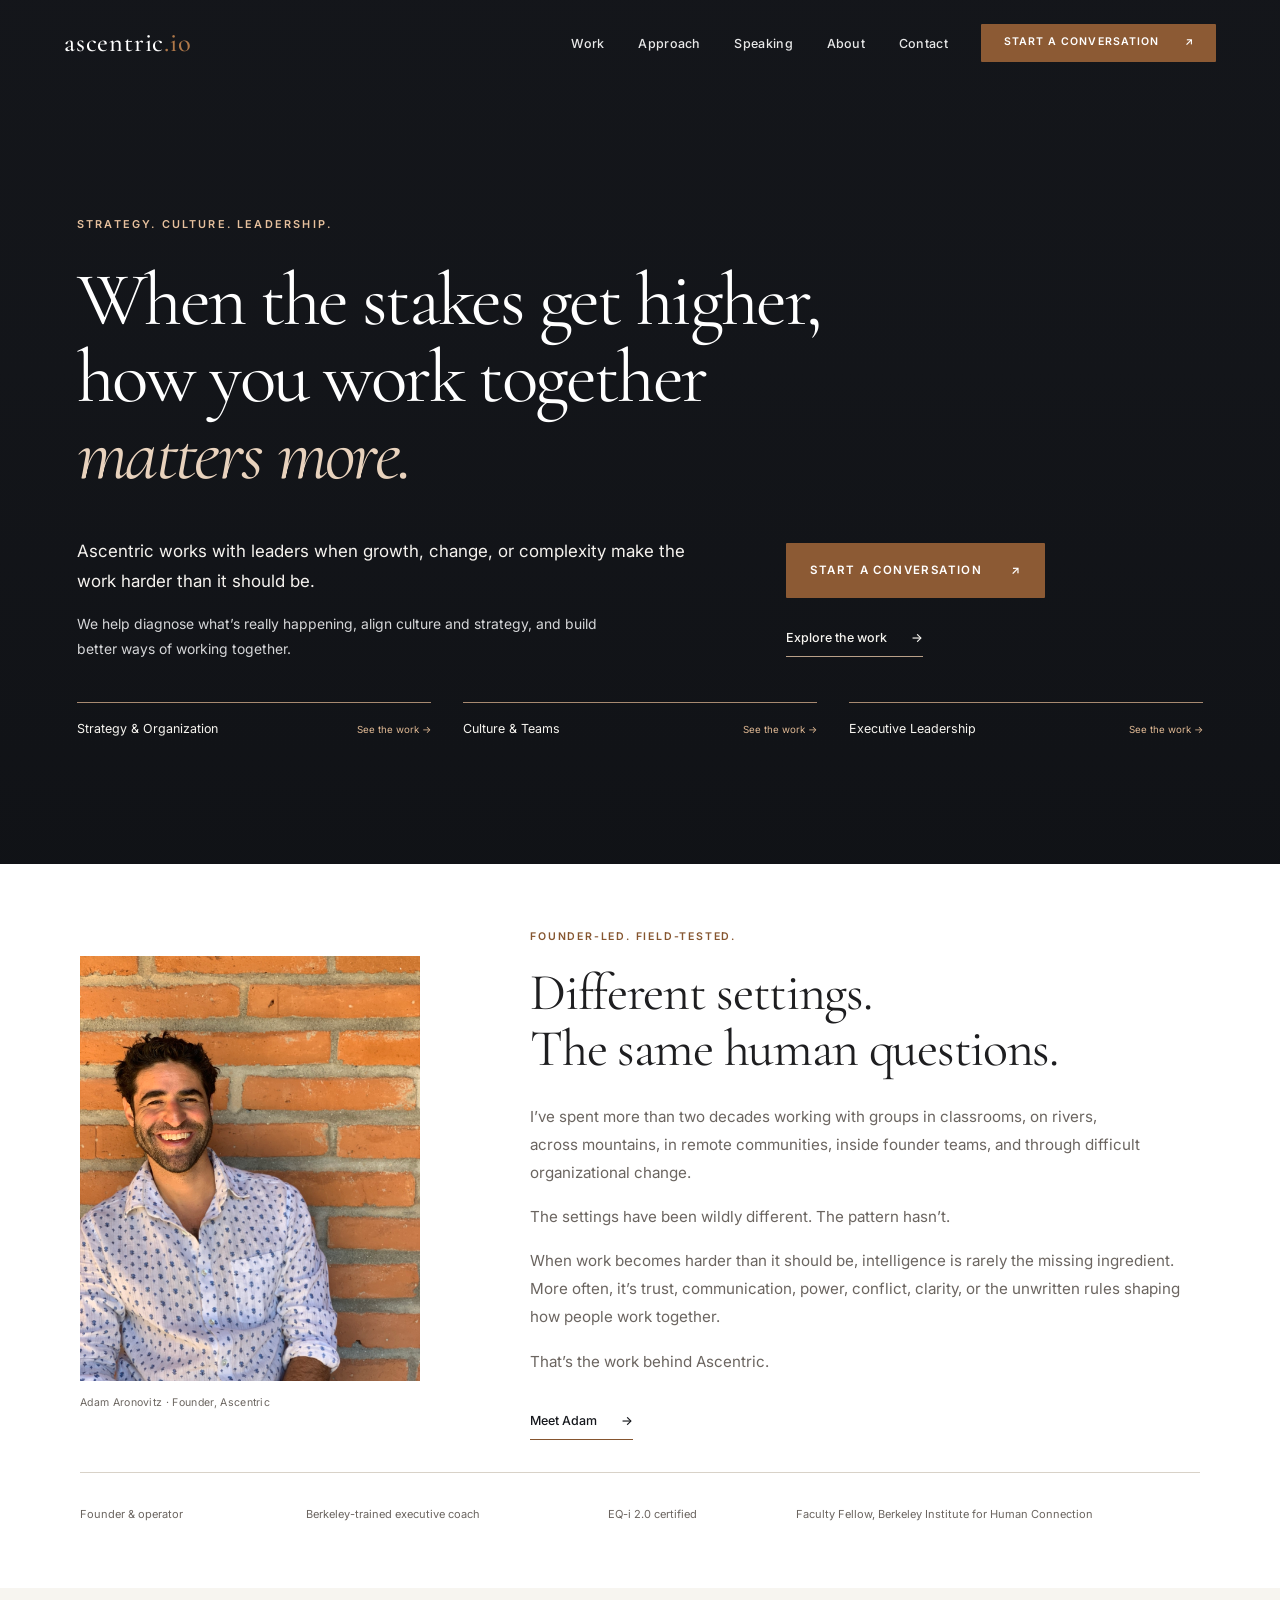
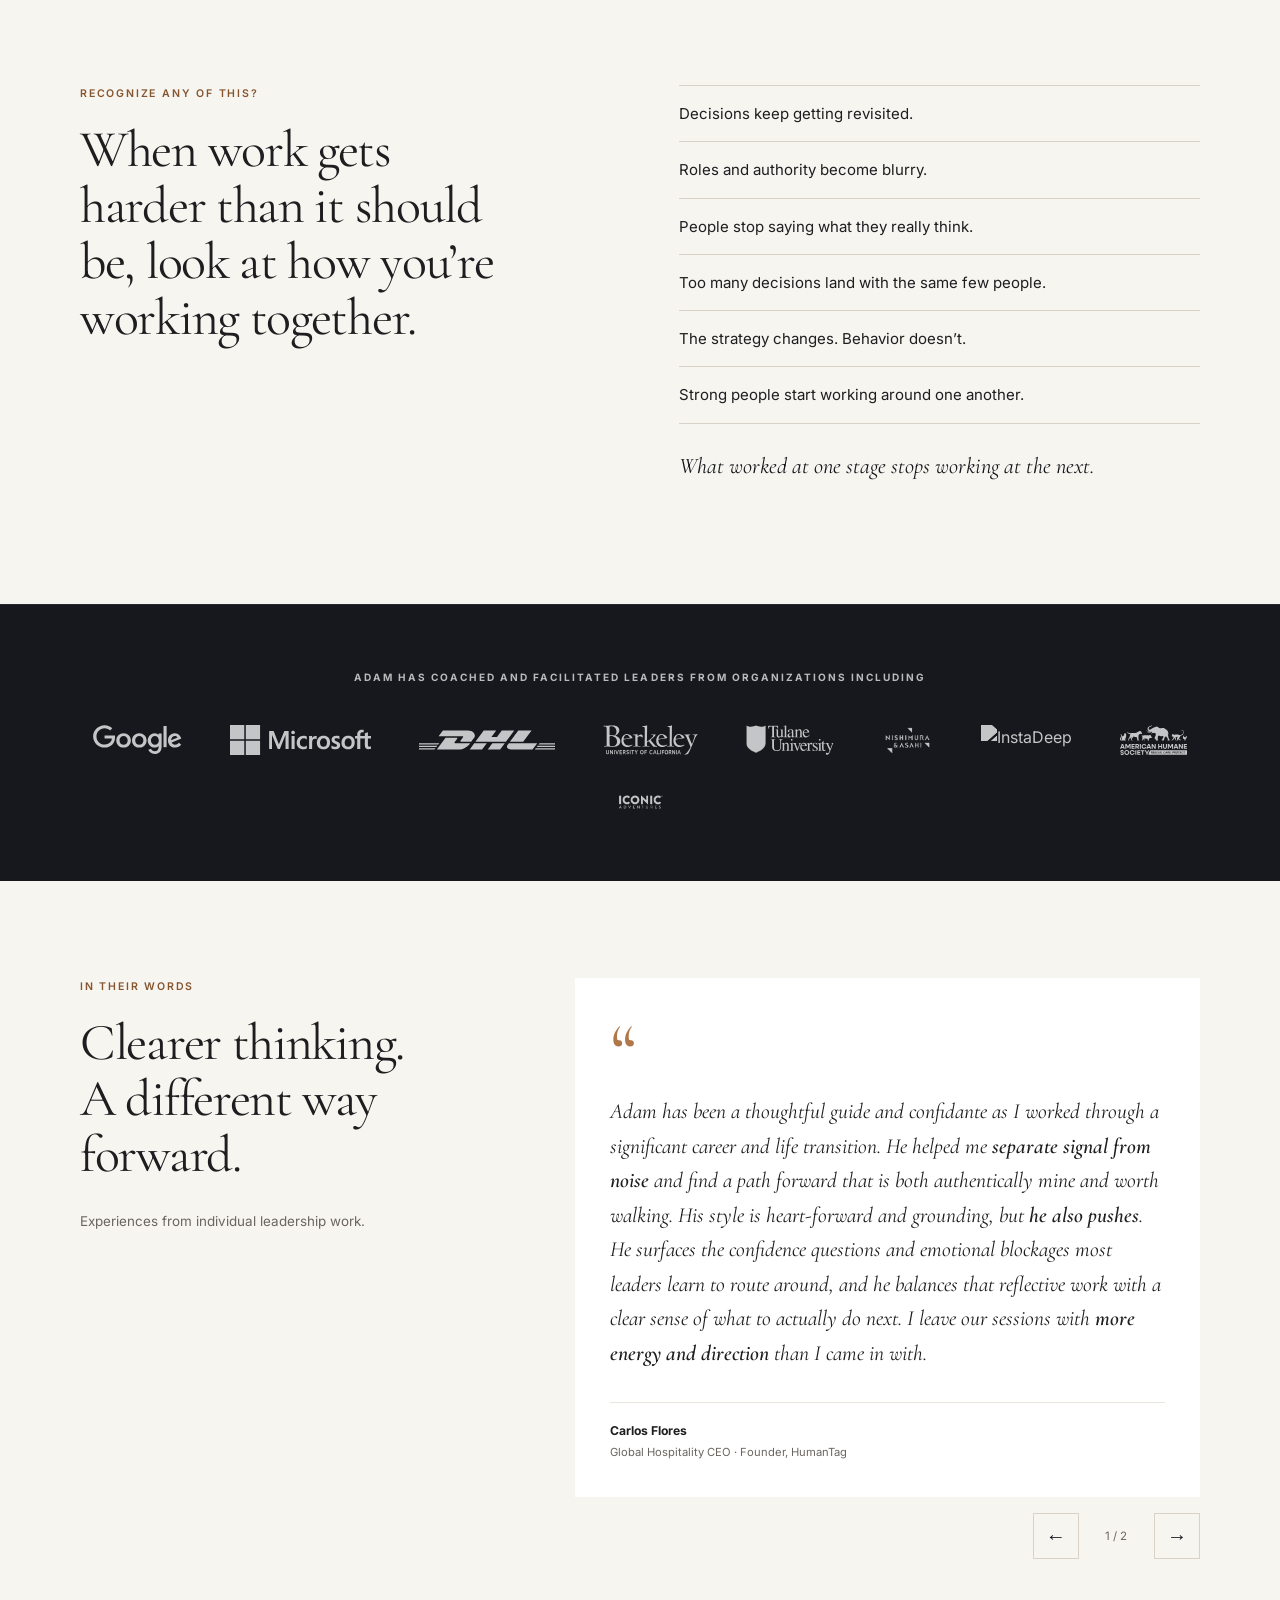
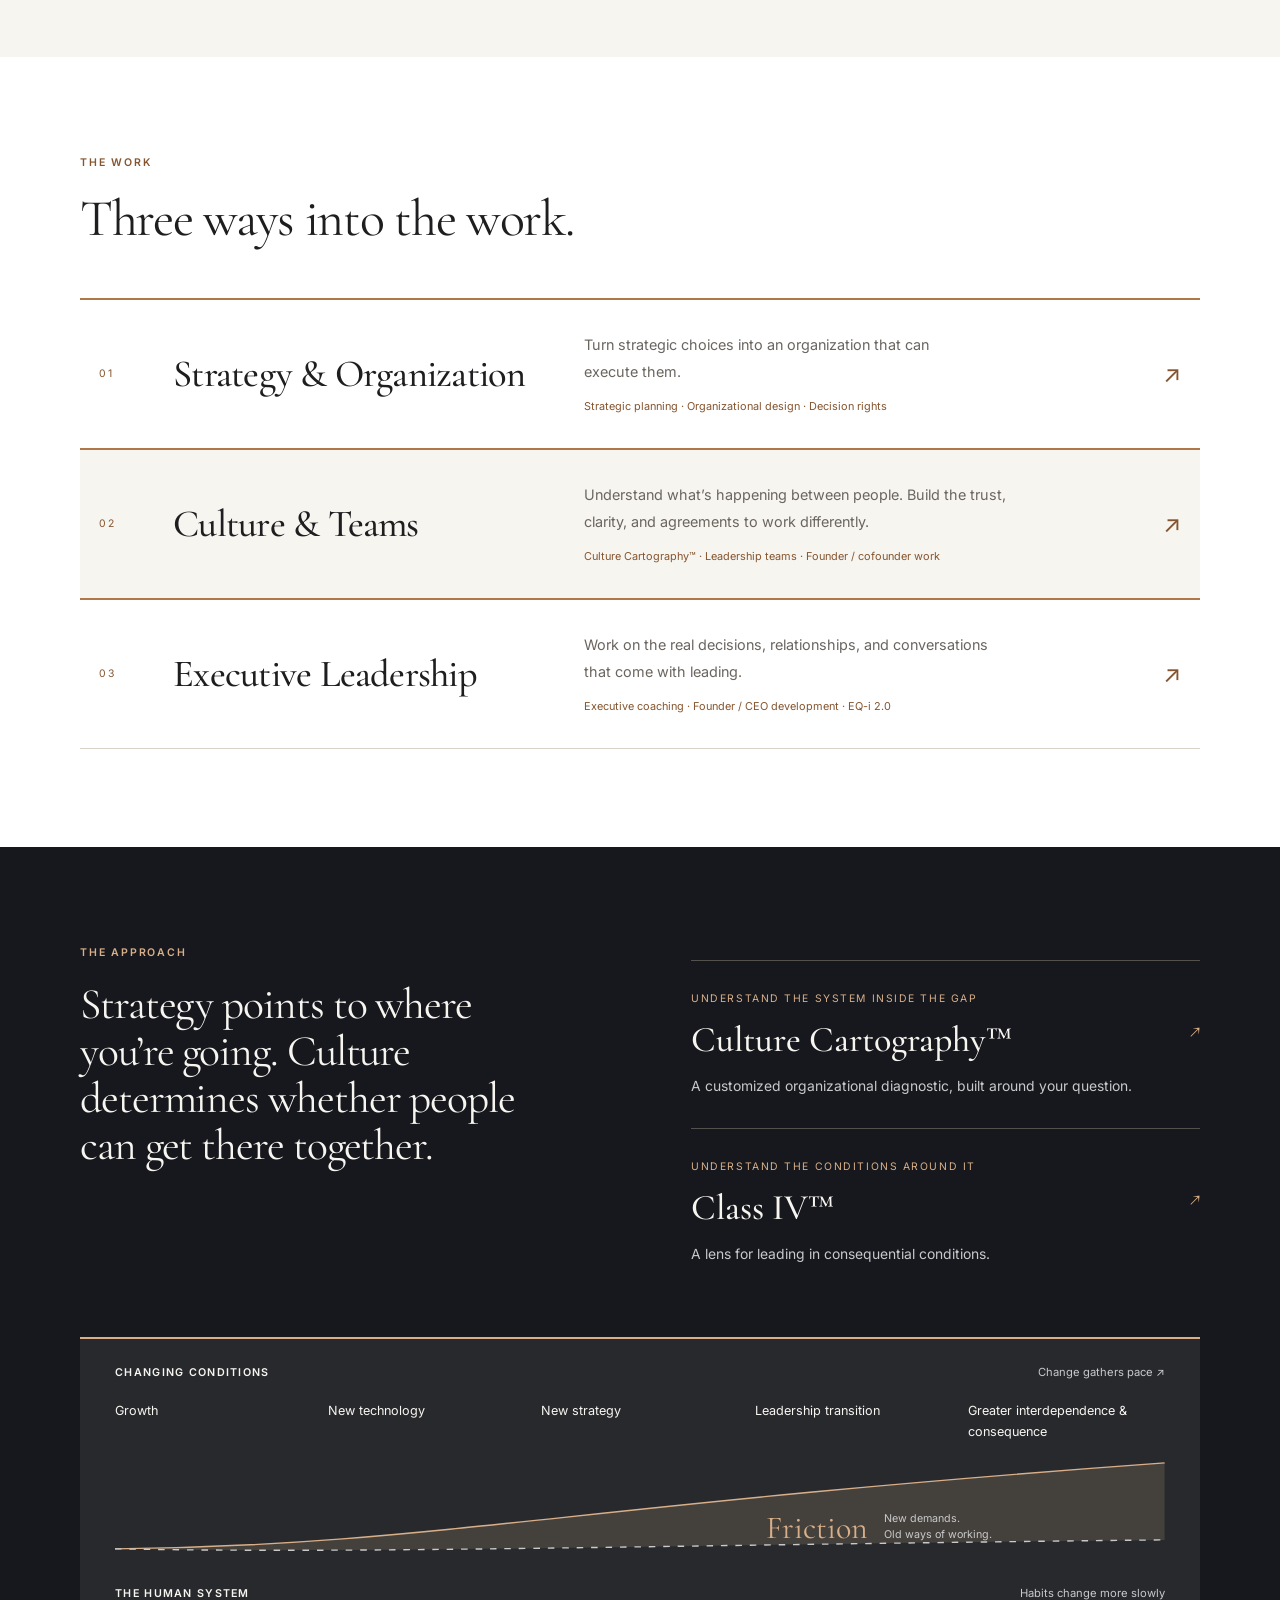
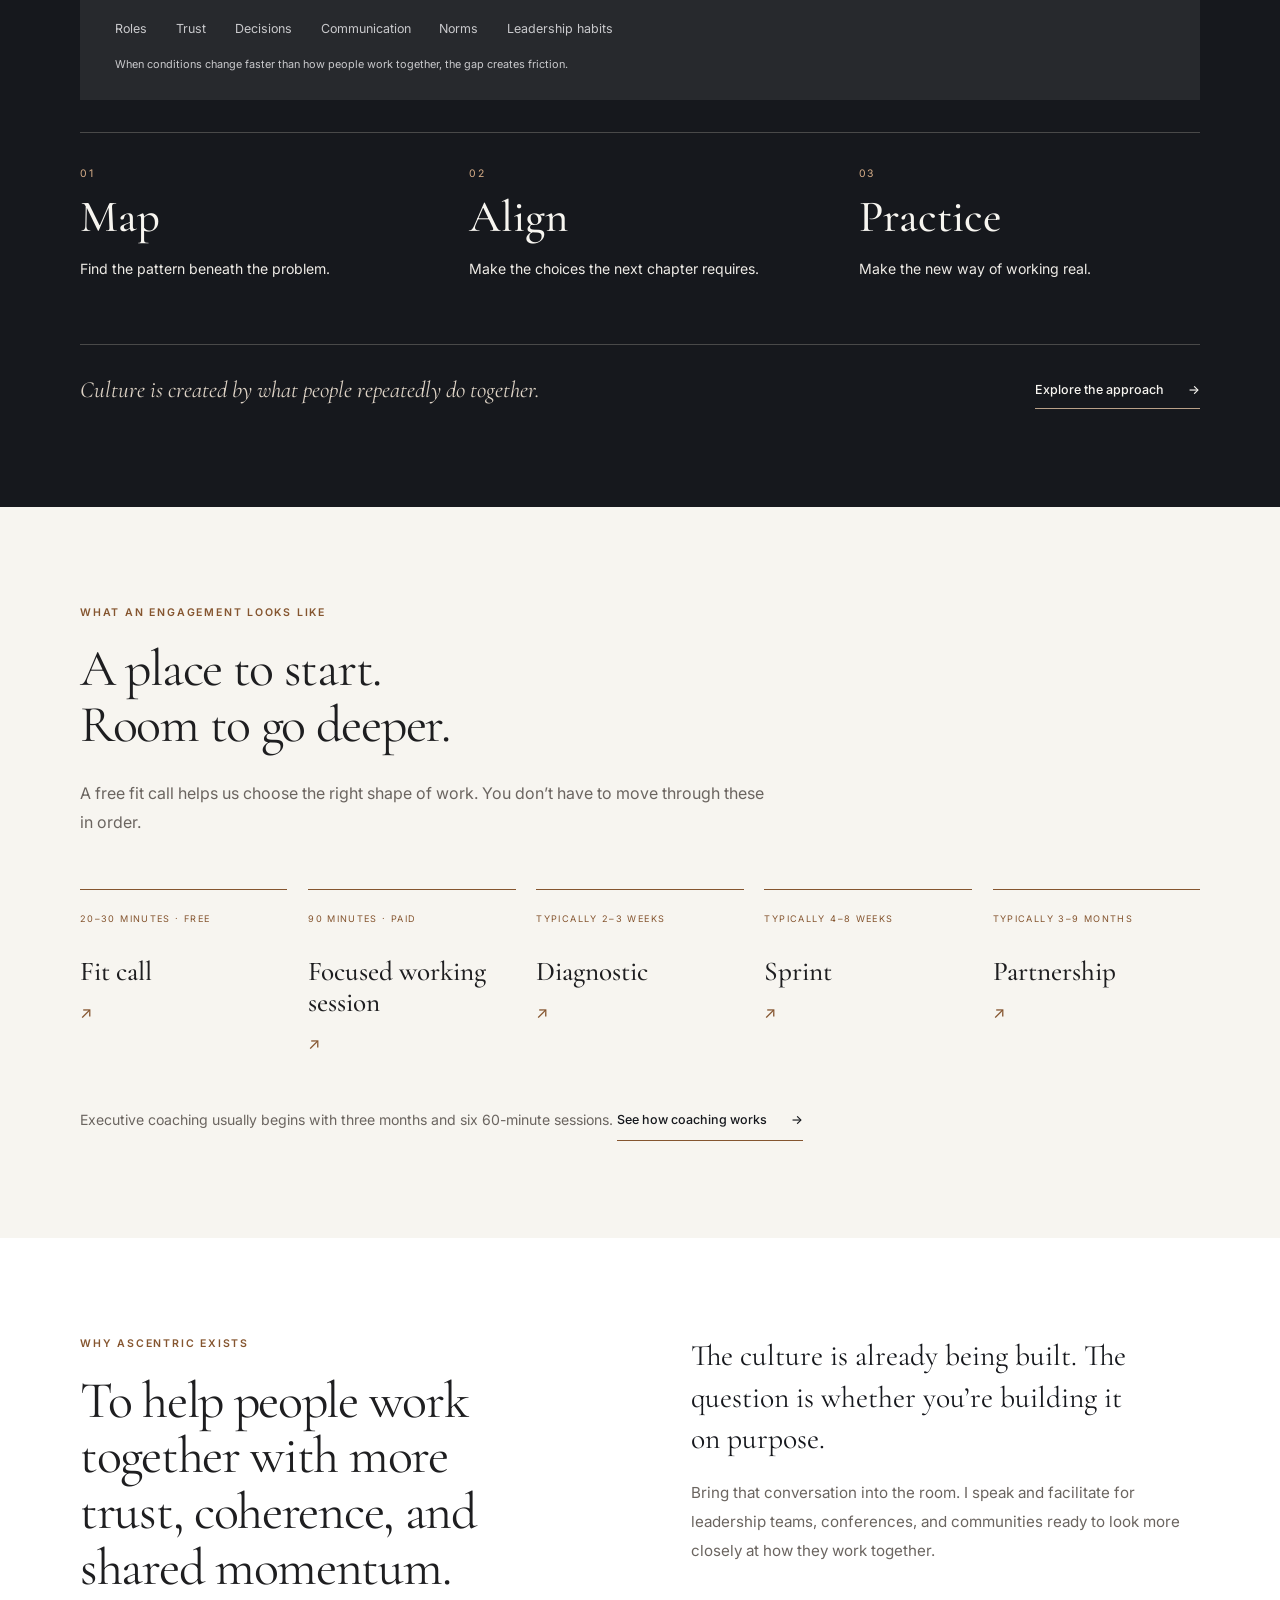
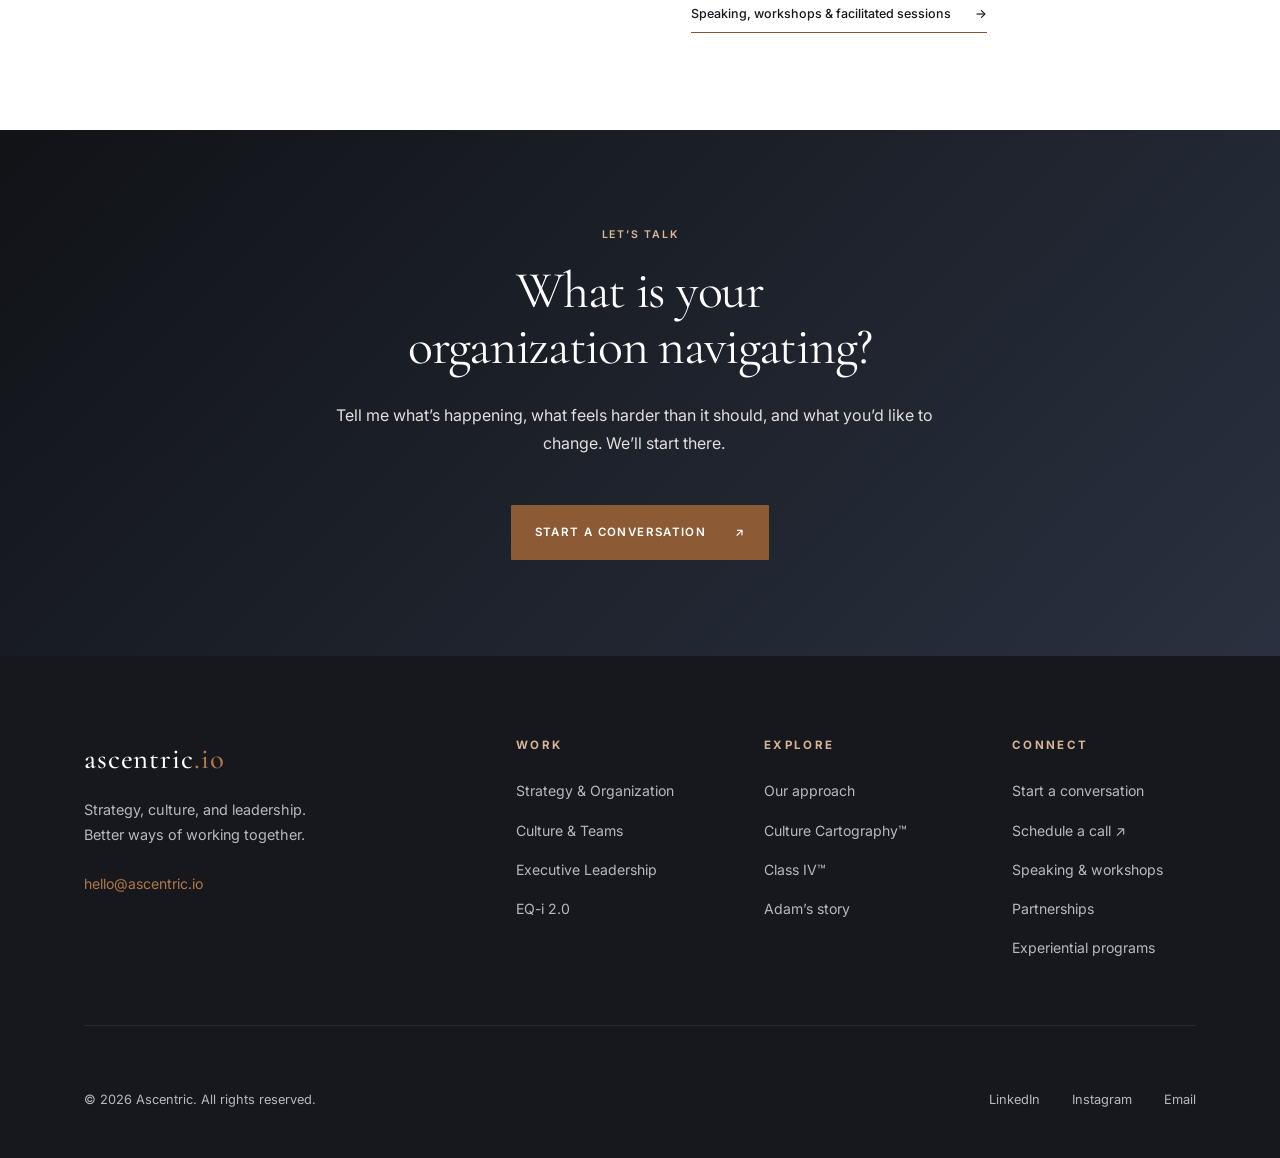
==== index.html @ 3c7a1d38 "Humanize Ascentric and clarify local engagement options" ====
<!DOCTYPE html>
<html lang="en">
<head>
<meta charset="UTF-8">
<meta name="viewport" content="width=device-width, initial-scale=1">
<meta name="description" content="When the stakes get higher, how you work together matters more. Founder-led strategy, culture, and leadership work with Adam Aronovitz.">
<title>Ascentric | Strategy, Culture &amp; Leadership</title>
<link rel="preconnect" href="https://fonts.googleapis.com">
<link rel="preconnect" href="https://fonts.gstatic.com" crossorigin>
<link rel="stylesheet" href="css/styles.css">
<link rel="stylesheet" href="css/refinement.css?v=human-2">
</head>
<body class="refined-page home-page">
<a class="skip-link" href="#main">Skip to content</a>
<nav class="nav" aria-label="Main navigation">
<a href="index.html" class="nav__logo" aria-label="Ascentric home">ascentric<span class="logo-dot-io">.io</span>
</a>
<ul class="nav__links">
<li>
<a href="services.html">Work</a>
</li>
<li>
<a href="approach.html">Approach</a>
</li>
<li>
<a href="speaking.html">Speaking</a>
</li>
<li>
<a href="about.html">About</a>
</li>
<li>
<a href="contact.html">Contact</a>
</li>
<li>
<a href="contact.html" class="nav__cta">Start a conversation <span aria-hidden="true">↗</span>
</a>
</li>
</ul>
<button class="nav__toggle" aria-label="Open menu" aria-expanded="false" aria-controls="mobile-menu">
<span>
</span>
<span>
</span>
<span>
</span>
</button>
</nav>
<div class="nav__mobile" id="mobile-menu" aria-label="Mobile navigation" hidden inert>
<a href="services.html">Work</a>
<a href="approach.html">Approach</a>
<a href="speaking.html">Speaking</a>
<a href="about.html">About</a>
<a href="contact.html">Contact</a>
<a href="contact.html" class="nav__mobile-cta">Start a conversation</a>
</div>
<main id="main" tabindex="-1">
<section class="hero strategy-hero" aria-labelledby="home-title">
<div class="hero__bg" aria-hidden="true">
</div>
<div class="hero__overlay" aria-hidden="true">
</div>
<div class="hero__content">
<p class="hero__eyebrow">Strategy. Culture. Leadership.</p>
<h1 class="hero__heading" id="home-title">When the stakes get higher,<br> how you work together<br>
<em>matters more.</em>
</h1>
<div class="hero-bottom">
<div>
<p class="hero__sub">Ascentric works with leaders when growth, change, or complexity make the work harder than it should be.</p>
<p class="hero-support">We help diagnose what’s really happening, align culture and strategy, and build better ways of working together.</p>
</div>
<div class="hero__actions">
<a href="contact.html" class="btn btn--primary btn--lg">Start a conversation <span aria-hidden="true">↗</span>
</a>
<a class="text-link text-link--light" href="services.html">Explore the work <span aria-hidden="true">→</span>
</a>
</div>
</div>
<nav class="hero-doors" aria-label="Explore our practices">
<a href="services.html#strategy">
<span>Strategy &amp; Organization</span>
<span class="door-hint">See the work <span aria-hidden="true">→</span>
</span>
</a>
<a href="services.html#culture">
<span>Culture &amp; Teams</span>
<span class="door-hint">See the work <span aria-hidden="true">→</span>
</span>
</a>
<a href="services.html#leadership">
<span>Executive Leadership</span>
<span class="door-hint">See the work <span aria-hidden="true">→</span>
</span>
</a>
</nav>
</div>
</section>
<section class="founder-section founder-early">
<div class="section-shell">
<div class="founder-layout">
<figure class="founder-image">
<img src="ascentric_about_photo_shortlist_UPDATED/01-adam-portrait-brick.jpeg" alt="Adam Aronovitz smiling in front of a brick wall." class="" loading="eager">
<figcaption>Adam Aronovitz · Founder, Ascentric</figcaption>
</figure>
<div>
<p class="eyebrow">Founder-led. Field-tested.</p>
<h2>Different settings.<br>The same human questions.</h2>
<div class="founder-story">
<p>I’ve spent more than two decades working with groups in classrooms, on rivers, across mountains, in remote communities, inside founder teams, and through difficult organizational change.</p>
<p>The settings have been wildly different. The pattern hasn’t.</p>
<p>When work becomes harder than it should be, intelligence is rarely the missing ingredient. More often, it’s trust, communication, power, conflict, clarity, or the unwritten rules shaping how people work together.</p>
<p>That’s the work behind Ascentric.</p>
</div>
<a class="text-link" href="about.html">Meet Adam <span aria-hidden="true">→</span>
</a>
</div>
</div>
<ul class="credibility-strip">
<li>Founder &amp; operator</li>
<li>Berkeley-trained executive coach</li>
<li>EQ-i 2.0 certified</li>
<!-- VERIFY EXACT TITLE BEFORE DEPLOY: provisional language supplied for local review only. -->
<li>Faculty Fellow, Berkeley Institute for Human Connection</li>
</ul>
</div>
</section>
<section class="recognition-section">
<div class="section-shell">
<div class="editorial-split">
<div>
<p class="eyebrow">Recognize any of this?</p>
<h2>When work gets harder than it should be, look at how you’re working together.</h2>
</div>
<div>
<ul class="recognition-list">
<li>Decisions keep getting revisited.</li>
<li>Roles and authority become blurry.</li>
<li>People stop saying what they really think.</li>
<li>Too many decisions land with the same few people.</li>
<li>The strategy changes. Behavior doesn’t.</li>
<li>Strong people start working around one another.</li>
</ul>
<p class="recognition-close">What worked at one stage stops working at the next.</p>
</div>
</div>
</div>
</section>
<section class="proof-section">
<div class="org-proof">
<div class="org-proof__inner">
<p class="org-proof__heading">Adam has coached and facilitated leaders from organizations including</p>
<div class="org-proof__logos">
<img src="assets/logos/google.svg" alt="Google" class="org-proof__logo" loading="lazy">
<img src="assets/logos/microsoft.svg" alt="Microsoft" class="org-proof__logo" loading="lazy">
<img src="assets/logos/dhl.svg" alt="DHL" class="org-proof__logo" loading="lazy">
<img src="assets/logos/uc-berkeley.svg" alt="UC Berkeley" class="org-proof__logo" loading="lazy">
<img src="assets/logos/tulane-wordmark.svg" alt="Tulane University" class="org-proof__logo" loading="lazy">
<img src="assets/logos/nishimura-asahi.png" alt="Nishimura & Asahi" class="org-proof__logo" loading="lazy">
<img src="assets/logos/instadeep.svg" alt="InstaDeep" class="org-proof__logo" loading="lazy">
<img src="assets/logos/american-humane-reverse.svg" alt="American Humane Society" class="org-proof__logo" loading="lazy">
<img src="assets/logos/iconic-adventures.png" alt="Iconic Adventures" class="org-proof__logo" loading="lazy">
</div>
</div>
</div>
<div class="section-shell proof-layout">
<div>
<p class="eyebrow">In their words</p>
<h2>Clearer thinking.<br>A different way forward.</h2>
<p class="section-note">Experiences from individual leadership work.</p>
</div>
<div class="testimonial-carousel" role="region" aria-roledescription="carousel" aria-label="Client experiences">
<figure class="testimonial testimonial-slide" id="testimonial-1">
<span class="quote-mark" aria-hidden="true">“</span>
<blockquote>Adam has been a thoughtful guide and confidante as I worked through a significant career and life transition. He helped me <strong>separate signal from noise</strong> and find a path forward that is both authentically mine and worth walking. His style is heart-forward and grounding, but <strong>he also pushes</strong>. He surfaces the confidence questions and emotional blockages most leaders learn to route around, and he balances that reflective work with a clear sense of what to actually do next. I leave our sessions with <strong>more energy and direction</strong> than I came in with.</blockquote>
<figcaption>
<strong>Carlos Flores</strong>
<span>Global Hospitality CEO · Founder, HumanTag</span>
</figcaption>
</figure>
<figure class="testimonial testimonial-slide" id="testimonial-2">
<span class="quote-mark" aria-hidden="true">“</span>
<blockquote>I was at a crossroads. Working with Adam, the session helped me <strong>think like a CEO and be a CEO</strong>. He's very good at <strong>taking the theory and saying, okay, let's put it in action right away</strong>. It's not superficial work at all. If you're going through change, I think that Adam's the person to work with.</blockquote>
<figcaption>
<strong>Fuzieh Jallow</strong>
<span>Founder, Terra40</span>
</figcaption>
</figure>
<div class="carousel-controls" hidden>
<button type="button" data-carousel-prev aria-label="Previous testimonial">←</button>
<p data-carousel-status aria-live="polite" aria-atomic="true">
</p>
<button type="button" data-carousel-next aria-label="Next testimonial">→</button>
</div>
</div>
</div>
</section>
<section class="practices-section">
<div class="section-shell">
<div class="section-heading">
<p class="eyebrow">The work</p>
<h2>Three ways into the work.</h2>
</div>
<div class="practice-rows">
<a class="practice-row" href="services.html#strategy">
<span class="row-number">01</span>
<h3>Strategy &amp; Organization</h3>
<div>
<p>Turn strategic choices into an organization that can execute them.</p>
<span class="row-detail">Strategic planning · Organizational design · Decision rights</span>
</div>
<span class="row-arrow" aria-hidden="true">↗</span>
</a>
<a class="practice-row practice-row--featured" href="services.html#culture">
<span class="row-number">02</span>
<h3>Culture &amp; Teams</h3>
<div>
<p>Understand what’s happening between people. Build the trust, clarity, and agreements to work differently.</p>
<span class="row-detail">Culture Cartography™ · Leadership teams · Founder / cofounder work</span>
</div>
<span class="row-arrow" aria-hidden="true">↗</span>
</a>
<a class="practice-row" href="services.html#leadership">
<span class="row-number">03</span>
<h3>Executive Leadership</h3>
<div>
<p>Work on the real decisions, relationships, and conversations that come with leading.</p>
<span class="row-detail">Executive coaching · Founder / CEO development · EQ-i 2.0</span>
</div>
<span class="row-arrow" aria-hidden="true">↗</span>
</a>
</div>
</div>
</section>
<section class="approach-section">
<div class="section-shell">
<div class="editorial-split approach-opening">
<div>
<p class="eyebrow">The approach</p>
<h2>Strategy points to where you’re going. Culture determines whether people can get there together.</h2>
</div>
<div class="framework-pair">
<a href="culture-cartography.html">
<span class="micro-label">Understand the system inside the gap</span>
<h3>Culture Cartography™ <span aria-hidden="true">↗</span>
</h3>
<p>A customized organizational diagnostic, built around your question.</p>
</a>
<a href="class-iv.html">
<span class="micro-label">Understand the conditions around it</span>
<h3>Class IV™ <span aria-hidden="true">↗</span>
</h3>
<p>A lens for leading in consequential conditions.</p>
</a>
</div>
</div>
<figure class="gap-figure gap-figure--compact" aria-labelledby="home-gap-caption">
<div class="gap-track-label">Changing conditions <span>Change gathers pace ↗</span>
</div>
<ol class="conditions-events">
<li>Growth</li>
<li>New technology</li>
<li>New strategy</li>
<li>Leadership transition</li>
<li>Greater interdependence &amp; consequence</li>
</ol>
<div class="gap-plot">
<svg class="gap-lines" viewBox="0 0 800 160" preserveAspectRatio="none" aria-hidden="true">
<path class="gap-area" d="M0 135 C240 130 330 75 800 10 L800 122 C400 130 200 142 0 135Z">
</path>
<path class="gap-top-line" d="M0 135 C240 130 330 75 800 10">
</path>
<path class="gap-bottom-line" d="M0 135 C200 142 400 130 800 122">
</path>
</svg>
<div class="gap-space">
<span>Friction</span>
<p>New demands.<br>Old ways of working.</p>
</div>
</div>
<div class="gap-track-label">The human system <span>Habits change more slowly</span>
</div>
<ul class="human-elements">
<li>Roles</li>
<li>Trust</li>
<li>Decisions</li>
<li>Communication</li>
<li>Norms</li>
<li>Leadership habits</li>
</ul>
<figcaption id="home-gap-caption">When conditions change faster than how people work together, the gap creates friction.</figcaption>
</figure>
<ol class="practice-steps">
<li>
<span class="step-number">01</span>
<h3>Map</h3>
<p class="step-intent">Find the pattern beneath the problem.</p>
</li>
<li>
<span class="step-number">02</span>
<h3>Align</h3>
<p class="step-intent">Make the choices the next chapter requires.</p>
</li>
<li>
<span class="step-number">03</span>
<h3>Practice</h3>
<p class="step-intent">Make the new way of working real.</p>
</li>
</ol>
<div class="approach-bottom">
<p>Culture is created by what people repeatedly do together.</p>
<a class="text-link text-link--light" href="approach.html">Explore the approach <span aria-hidden="true">→</span>
</a>
</div>
</div>
</section>
<section class="engagement-section">
<div class="section-shell">
<div class="section-heading">
<p class="eyebrow">What an engagement looks like</p>
<h2>A place to start.<br>Room to go deeper.</h2>
<p>A free fit call helps us choose the right shape of work. You don’t have to move through these in order.</p>
</div>
<div class="engagement-preview">
<a href="services.html#fit-call">
<span class="micro-label">20–30 minutes · Free</span>
<h3>Fit call</h3>
<span aria-hidden="true">↗</span>
</a>
<a href="services.html#summit-session">
<span class="micro-label">90 minutes · Paid</span>
<h3>Focused working session</h3>
<span aria-hidden="true">↗</span>
</a>
<a href="services.html#diagnostic">
<span class="micro-label">Typically 2–3 weeks</span>
<h3>Diagnostic</h3>
<span aria-hidden="true">↗</span>
</a>
<a href="services.html#sprint">
<span class="micro-label">Typically 4–8 weeks</span>
<h3>Sprint</h3>
<span aria-hidden="true">↗</span>
</a>
<a href="services.html#partnership">
<span class="micro-label">Typically 3–9 months</span>
<h3>Partnership</h3>
<span aria-hidden="true">↗</span>
</a>
</div>
<p class="coaching-route">Executive coaching usually begins with three months and six 60-minute sessions. <a class="text-link" href="services.html#leadership">See how coaching works <span aria-hidden="true">→</span>
</a>
</p>
</div>
</section>
<section class="thought-section">
<div class="section-shell">
<div class="editorial-split">
<div>
<p class="eyebrow">Why Ascentric exists</p>
<h2>To help people work together with more trust, coherence, and shared momentum.</h2>
</div>
<div>
<p class="original-idea">The culture is already being built. The question is whether you’re building it on purpose.</p>
<p>Bring that conversation into the room. I speak and facilitate for leadership teams, conferences, and communities ready to look more closely at how they work together.</p>
<a class="text-link" href="speaking.html">Speaking, workshops &amp; facilitated sessions <span aria-hidden="true">→</span>
</a>
</div>
</div>
</div>
</section>
<section class="cta-section closing-section">
<div class="cta-section__bg" aria-hidden="true">
</div>
<div class="cta-section__overlay" aria-hidden="true">
</div>
<div class="cta-section__inner">
<p class="eyebrow">Let’s talk</p>
<h2 class="display-lg">What is your organization navigating?</h2>
<p>Tell me what’s happening, what feels harder than it should, and what you’d like to change. We’ll start there.</p>
<div class="cta-section__actions">
<a href="contact.html" class="btn btn--primary btn--lg">Start a conversation <span aria-hidden="true">↗</span>
</a>
</div>
</div>
</section>
</main>
<footer class="footer">
<div class="footer__inner">
<div class="footer__top">
<div>
<a href="index.html" class="footer__brand-name" aria-label="Ascentric home">ascentric<span class="logo-dot-io">.io</span>
</a>
<p class="footer__brand-desc">Strategy, culture, and leadership.<br> Better ways of working together.</p>
<a href="mailto:hello@ascentric.io" class="footer__email">hello@ascentric.io</a>
</div>
<div class="footer__col">
<p class="footer__col-title">Work</p>
<ul>
<li>
<a href="services.html#strategy">Strategy &amp; Organization</a>
</li>
<li>
<a href="services.html#culture">Culture &amp; Teams</a>
</li>
<li>
<a href="services.html#leadership">Executive Leadership</a>
</li>
<li>
<a href="services.html#eq-i">EQ-i 2.0</a>
</li>
</ul>
</div>
<div class="footer__col">
<p class="footer__col-title">Explore</p>
<ul>
<li>
<a href="approach.html">Our approach</a>
</li>
<li>
<a href="culture-cartography.html">Culture Cartography™</a>
</li>
<li>
<a href="class-iv.html">Class IV™</a>
</li>
<li>
<a href="about.html">Adam’s story</a>
</li>
</ul>
</div>
<div class="footer__col">
<p class="footer__col-title">Connect</p>
<ul>
<li>
<a href="contact.html">Start a conversation</a>
</li>
<li>
<a href="https://tidycal.com/ascentric" target="_blank" rel="noopener">Schedule a call ↗</a>
</li>
<li>
<a href="speaking.html">Speaking &amp; workshops</a>
</li>
<li>
<a href="contact.html#partnerships">Partnerships</a>
</li>
<li>
<a href="offsites.html">Experiential programs</a>
</li>
</ul>
</div>
</div>
<div class="footer__bottom">
<p class="footer__copy">&copy; 2026 Ascentric. All rights reserved.</p>
<div class="footer__social">
<a href="https://linkedin.com/in/adamaronovitz" target="_blank" rel="noopener">LinkedIn</a>
<a href="https://instagram.com/ascentric.io" target="_blank" rel="noopener">Instagram</a>
<a href="mailto:hello@ascentric.io">Email</a>
</div>
</div>
</div>
</footer>
<script src="js/main.js?v=human-2">
</script>
</body>
</html>
---- css/styles.css ----
/* ============================================================
   ASCENTRIC V3 — Design System
   Leadership & Team Performance
   ============================================================ */

@import url('https://fonts.googleapis.com/css2?family=Cormorant+Garamond:ital,wght@0,300;0,400;0,500;0,600;1,300;1,400;1,500&family=Inter:wght@300;400;500;600&family=Syne:wght@400;500;600;700;800&display=swap');

/* ============================================================
   CUSTOM PROPERTIES
   ============================================================ */

:root {
  --dark:         #16181D;
  --slate:        #2C3444;
  --cream:        #F7F5F0;
  --stone:        #EAE6DF;
  --amber:        #B07849;
  --amber-hover:  #96653D;
  --text:         #1E1E20;
  --text-muted:   #6B6560;
  --white:        #FFFFFF;
  --border:       rgba(0, 0, 0, 0.08);

  --font-display: 'Cormorant Garamond', Georgia, 'Times New Roman', serif;
  --font-body:    'Inter', -apple-system, BlinkMacSystemFont, sans-serif;
  --font-logo:    'Cormorant Garamond', Georgia, 'Times New Roman', serif;

  --container:    1240px;
  --section-v:    7rem;
  --section-h:    5%;

  --ease:         cubic-bezier(0.25, 0.1, 0.25, 1);
  --ease-out:     cubic-bezier(0, 0, 0.2, 1);
}

/* ============================================================
   RESET & BASE
   ============================================================ */

*, *::before, *::after {
  box-sizing: border-box;
  margin: 0;
  padding: 0;
}

html {
  scroll-behavior: smooth;
  -webkit-text-size-adjust: 100%;
}

body {
  font-family: var(--font-body);
  font-size: 1rem;
  line-height: 1.6;
  color: var(--text);
  background: var(--white);
  overflow-x: hidden;
  -webkit-font-smoothing: antialiased;
  -moz-osx-font-smoothing: grayscale;
}

img {
  max-width: 100%;
  height: auto;
  display: block;
}

a {
  color: inherit;
  text-decoration: none;
}

ul {
  list-style: none;
}

/* ============================================================
   TYPOGRAPHY SCALE
   ============================================================ */

.display-xl {
  font-family: var(--font-display);
  font-size: clamp(3rem, 7vw, 6.5rem);
  font-weight: 400;
  line-height: 1.08;
  letter-spacing: -0.02em;
}

.display-lg {
  font-family: var(--font-display);
  font-size: clamp(2.4rem, 5vw, 4.5rem);
  font-weight: 400;
  line-height: 1.12;
  letter-spacing: -0.01em;
}

.display-md {
  font-family: var(--font-display);
  font-size: clamp(1.8rem, 3.5vw, 3rem);
  font-weight: 400;
  line-height: 1.2;
}

.display-sm {
  font-family: var(--font-display);
  font-size: clamp(1.4rem, 2.5vw, 2rem);
  font-weight: 400;
  line-height: 1.3;
}

.eyebrow {
  font-family: var(--font-body);
  font-size: 0.75rem;
  font-weight: 600;
  letter-spacing: 0.18em;
  text-transform: uppercase;
  color: var(--amber);
}

/* ============================================================
   LAYOUT UTILITIES
   ============================================================ */

.container {
  max-width: var(--container);
  margin: 0 auto;
  padding: 0 var(--section-h);
}

.section {
  padding: var(--section-v) var(--section-h);
  max-width: var(--container);
  margin: 0 auto;
}

/* ============================================================
   SCROLL REVEAL
   ============================================================ */

.reveal {
  opacity: 0;
  transform: translateY(28px);
  transition: opacity 0.75s var(--ease-out), transform 0.75s var(--ease-out);
}

.reveal.visible {
  opacity: 1;
  transform: translateY(0);
}

.reveal-delay-1 { transition-delay: 0.12s; }
.reveal-delay-2 { transition-delay: 0.24s; }
.reveal-delay-3 { transition-delay: 0.36s; }
.reveal-delay-4 { transition-delay: 0.48s; }

/* ============================================================
   ANIMATIONS
   ============================================================ */

@keyframes fadeUp {
  to { opacity: 1; transform: translateY(0); }
}

@keyframes scrollPulse {
  0%, 100% { opacity: 0.4; transform: scaleY(1); }
  50%       { opacity: 1;   transform: scaleY(1.2); }
}

/* ============================================================
   NAVIGATION
   ============================================================ */

.nav {
  position: fixed;
  top: 0;
  left: 0;
  right: 0;
  z-index: 1000;
  padding: 1.5rem 5%;
  display: flex;
  align-items: center;
  justify-content: space-between;
  transition: background 0.4s var(--ease), box-shadow 0.4s var(--ease);
}

.nav--scrolled {
  background: rgba(255, 255, 255, 0.97);
  backdrop-filter: blur(12px);
  -webkit-backdrop-filter: blur(12px);
  box-shadow: 0 1px 0 var(--border);
}

.nav__logo {
  font-family: var(--font-logo);
  font-size: 1.3rem;
  font-weight: 500;
  letter-spacing: 0.03em;
  text-transform: lowercase;
  color: var(--white);
  transition: color 0.3s var(--ease);
  display: flex;
  align-items: baseline;
  gap: 0;
}

.nav__logo .logo-dot-io {
  color: var(--amber);
  font-weight: 500;
}

.nav--scrolled .nav__logo {
  color: var(--dark);
}

.nav__links {
  display: flex;
  align-items: center;
  gap: 2.5rem;
}

.nav__links a {
  font-size: 0.875rem;
  font-weight: 500;
  letter-spacing: 0.04em;
  color: rgba(255, 255, 255, 0.9);
  transition: color 0.3s var(--ease), opacity 0.3s var(--ease);
}

.nav__links a:hover {
  color: var(--white);
  opacity: 1;
}

.nav--scrolled .nav__links a {
  color: var(--text-muted);
}

.nav--scrolled .nav__links a:hover {
  color: var(--dark);
}

.nav__cta {
  font-size: 0.8rem !important;
  font-weight: 600 !important;
  letter-spacing: 0.1em !important;
  text-transform: uppercase;
  background: var(--amber) !important;
  color: var(--white) !important;
  padding: 0.65rem 1.4rem !important;
  border-radius: 1px;
  transition: background 0.3s var(--ease), transform 0.2s var(--ease) !important;
}

.nav__cta:hover {
  background: var(--amber-hover) !important;
  transform: translateY(-1px);
}

.nav__toggle {
  display: none;
  flex-direction: column;
  gap: 5px;
  cursor: pointer;
  padding: 4px;
  background: none;
  border: none;
}

.nav__toggle span {
  display: block;
  width: 24px;
  height: 1.5px;
  background: var(--white);
  transition: all 0.3s var(--ease);
}

.nav--scrolled .nav__toggle span {
  background: var(--dark);
}

.nav__toggle.open span:nth-child(1) { transform: translateY(6.5px) rotate(45deg); }
.nav__toggle.open span:nth-child(2) { opacity: 0; transform: scaleX(0); }
.nav__toggle.open span:nth-child(3) { transform: translateY(-6.5px) rotate(-45deg); }

.nav__mobile {
  display: none;
  position: fixed;
  top: 0; left: 0; right: 0; bottom: 0;
  background: var(--dark);
  z-index: 999;
  flex-direction: column;
  align-items: center;
  justify-content: center;
  gap: 2.5rem;
  opacity: 0;
  pointer-events: none;
  transition: opacity 0.3s var(--ease);
}

.nav__mobile.open {
  opacity: 1;
  pointer-events: all;
}

.nav__mobile a {
  font-family: var(--font-display);
  font-size: 2.5rem;
  font-weight: 300;
  color: var(--white);
  transition: color 0.2s var(--ease);
}

.nav__mobile a:hover { color: var(--amber); }

.nav__mobile .nav__mobile-cta {
  font-family: var(--font-body);
  font-size: 0.85rem;
  font-weight: 600;
  letter-spacing: 0.1em;
  text-transform: uppercase;
  color: var(--white) !important;
  background: var(--amber);
  padding: 0.9rem 2.5rem;
  border-radius: 1px;
  margin-top: 1rem;
}

/* ============================================================
   BUTTONS
   ============================================================ */

.btn {
  display: inline-flex;
  align-items: center;
  gap: 0.5rem;
  font-family: var(--font-body);
  font-size: 0.8rem;
  font-weight: 600;
  letter-spacing: 0.12em;
  text-transform: uppercase;
  padding: 1rem 2.5rem;
  border-radius: 1px;
  transition: all 0.3s var(--ease);
  cursor: pointer;
  border: none;
}

.btn--primary {
  background: var(--amber);
  color: var(--white);
}

.btn--primary:hover {
  background: var(--amber-hover);
  transform: translateY(-2px);
  box-shadow: 0 8px 24px rgba(176, 120, 73, 0.3);
}

.btn--outline {
  background: transparent;
  color: var(--white);
  border: 1.5px solid rgba(255, 255, 255, 0.5);
}

.btn--outline:hover {
  border-color: var(--white);
  background: rgba(255, 255, 255, 0.08);
}

.btn--outline-dark {
  background: transparent;
  color: var(--dark);
  border: 1.5px solid rgba(22, 24, 29, 0.3);
}

.btn--outline-dark:hover {
  border-color: var(--dark);
  background: var(--dark);
  color: var(--white);
}

.btn--lg {
  padding: 1.2rem 3.5rem;
  font-size: 0.85rem;
}

.btn-arrow {
  display: inline-flex;
  align-items: center;
  gap: 0.5rem;
  font-size: 0.85rem;
  font-weight: 500;
  color: var(--amber);
  transition: gap 0.25s var(--ease);
}

.btn-arrow:hover { gap: 0.85rem; }
.btn-arrow::after { content: '→'; font-size: 1rem; }

/* ============================================================
   HERO
   ============================================================ */

.hero {
  position: relative;
  min-height: max(680px, 100vh);
  display: flex;
  align-items: flex-end;
  padding-top: 120px;
  overflow: hidden;
}

.hero__bg {
  position: absolute;
  inset: 0;
  background-image: url('https://images.unsplash.com/photo-1506905925346-21bda4d32df4?w=1920&q=90');
  background-size: cover;
  background-position: center 30%;
  transform: scale(1.04);
  transition: transform 8s var(--ease);
}

.hero__bg.loaded { transform: scale(1); }

.hero__overlay {
  position: absolute;
  inset: 0;
  background: linear-gradient(
    to top,
    rgba(16, 18, 22, 0.92) 0%,
    rgba(16, 18, 22, 0.45) 50%,
    rgba(16, 18, 22, 0.18) 100%
  );
}

.hero__content {
  position: relative;
  z-index: 1;
  padding: 0 5% 6rem;
  max-width: 1240px;
  margin: 0 auto;
  width: 100%;
}

.hero__eyebrow {
  font-family: var(--font-body);
  font-size: 0.72rem;
  font-weight: 600;
  letter-spacing: 0.2em;
  text-transform: uppercase;
  color: var(--amber);
  margin-bottom: 1.5rem;
  opacity: 0;
  transform: translateY(20px);
  animation: fadeUp 0.8s var(--ease-out) 0.2s forwards;
}

.hero__heading {
  font-family: var(--font-display);
  font-size: clamp(3rem, 6.5vw, 6rem);
  font-weight: 400;
  line-height: 1.06;
  letter-spacing: -0.02em;
  color: var(--white);
  max-width: 860px;
  margin-bottom: 2rem;
  opacity: 0;
  transform: translateY(24px);
  animation: fadeUp 0.9s var(--ease-out) 0.4s forwards;
}

.hero__sub {
  font-size: 1.15rem;
  font-weight: 300;
  line-height: 1.7;
  color: rgba(255, 255, 255, 0.82);
  max-width: 560px;
  margin-bottom: 2.5rem;
  opacity: 0;
  transform: translateY(20px);
  animation: fadeUp 0.9s var(--ease-out) 0.6s forwards;
}

.hero__actions {
  display: flex;
  align-items: center;
  gap: 1.5rem;
  flex-wrap: wrap;
  opacity: 0;
  transform: translateY(20px);
  animation: fadeUp 0.9s var(--ease-out) 0.8s forwards;
}

.hero__note {
  font-size: 0.82rem;
  color: rgba(255,255,255,0.38);
  margin-top: 1.25rem;
  letter-spacing: 0.02em;
  opacity: 0;
  animation: fadeUp 0.9s var(--ease-out) 1s forwards;
}

.hero__scroll {
  position: absolute;
  bottom: 2.5rem;
  right: 5%;
  z-index: 1;
  display: flex;
  flex-direction: column;
  align-items: center;
  gap: 0.5rem;
  opacity: 0;
  animation: fadeUp 1s var(--ease-out) 1.2s forwards;
}

.hero__scroll span {
  font-size: 0.65rem;
  letter-spacing: 0.2em;
  text-transform: uppercase;
  color: var(--white);
  writing-mode: vertical-rl;
  opacity: 0.6;
}

.hero__scroll-line {
  width: 1px;
  height: 50px;
  background: linear-gradient(to bottom, rgba(255,255,255,0.5), transparent);
  animation: scrollPulse 2s ease-in-out infinite;
}

/* ============================================================
   TRUST STRIP
   ============================================================ */

.trust-strip {
  background: var(--dark);
  border-bottom: 1px solid rgba(255,255,255,0.06);
}

.trust-strip__inner {
  max-width: var(--container);
  margin: 0 auto;
  padding: 2rem 5%;
  display: flex;
  align-items: center;
  justify-content: center;
  gap: 0;
  flex-wrap: wrap;
}

.trust-item {
  display: flex;
  flex-direction: column;
  align-items: center;
  text-align: center;
  padding: 0.75rem 3rem;
}

.trust-item__num {
  font-family: var(--font-display);
  font-size: 1.5rem;
  font-weight: 500;
  color: var(--white);
  line-height: 1.2;
}

.trust-item__label {
  font-size: 0.7rem;
  font-weight: 500;
  letter-spacing: 0.06em;
  color: rgba(255,255,255,0.38);
  margin-top: 0.2rem;
  text-align: center;
}

.trust-divider {
  width: 1px;
  height: 2.5rem;
  background: rgba(255,255,255,0.1);
  flex-shrink: 0;
}

/* ============================================================
   WHO THIS IS FOR
   ============================================================ */

.for-section {
  background: var(--cream);
}

.for-section__inner {
  max-width: var(--container);
  margin: 0 auto;
  padding: var(--section-v) var(--section-h);
}

.for-section__header {
  margin-bottom: 3.5rem;
}

.for-section__header .display-md {
  color: var(--dark);
  margin-top: 1rem;
  max-width: 560px;
}

.for-grid {
  display: grid;
  grid-template-columns: repeat(4, 1fr);
  gap: 1.5rem;
  margin-bottom: 3rem;
}

.for-card {
  background: var(--white);
  padding: 2.5rem 2rem;
  border-bottom: 3px solid transparent;
  transition: border-color 0.3s var(--ease), transform 0.3s var(--ease), box-shadow 0.3s var(--ease);
}

.for-card:hover {
  border-bottom-color: var(--amber);
  transform: translateY(-4px);
  box-shadow: 0 16px 48px rgba(0,0,0,0.07);
}

.for-card__tag {
  font-size: 0.68rem;
  font-weight: 700;
  letter-spacing: 0.18em;
  text-transform: uppercase;
  color: var(--amber);
  margin-bottom: 1rem;
}

.for-card h3 {
  font-family: var(--font-display);
  font-size: 1.25rem;
  font-weight: 500;
  color: var(--dark);
  line-height: 1.3;
  margin-bottom: 1rem;
}

.for-card p {
  font-size: 0.92rem;
  line-height: 1.7;
  color: var(--text-muted);
}

.for-aside {
  display: flex;
  align-items: center;
  gap: 3rem;
  border-top: 1px solid var(--stone);
  padding-top: 2.5rem;
  flex-wrap: wrap;
}

.for-aside p {
  font-family: var(--font-display);
  font-size: 1.15rem;
  font-weight: 400;
  line-height: 1.65;
  color: var(--text-muted);
  font-style: italic;
  flex: 1;
  min-width: 280px;
}

/* ============================================================
   THE "HARDER THAN IT NEEDS TO BE" SECTION
   ============================================================ */

.harder-section {
  background: var(--dark);
  color: var(--white);
}

.harder-section__inner {
  max-width: var(--container);
  margin: 0 auto;
  padding: var(--section-v) var(--section-h);
  display: grid;
  grid-template-columns: 1fr 1fr;
  gap: 6rem;
  align-items: start;
}

.harder-section__text .display-md {
  color: var(--white);
  margin: 1.25rem 0 2rem;
}

.harder-section__text p {
  font-size: 1.05rem;
  line-height: 1.8;
  color: rgba(255,255,255,0.6);
  margin-bottom: 1.25rem;
}

.harder-signals {
  padding: 2.5rem;
  border: 1px solid rgba(255,255,255,0.1);
  background: rgba(255,255,255,0.03);
}

.harder-signals__label {
  font-size: 0.7rem;
  font-weight: 700;
  letter-spacing: 0.18em;
  text-transform: uppercase;
  color: var(--amber);
  margin-bottom: 1.5rem;
}

.harder-signals ul {
  display: flex;
  flex-direction: column;
  gap: 0;
  margin-bottom: 2rem;
}

.harder-signals li {
  font-size: 0.93rem;
  line-height: 1.6;
  color: rgba(255,255,255,0.6);
  padding: 0.7rem 0;
  border-bottom: 1px solid rgba(255,255,255,0.07);
  display: flex;
  align-items: center;
  gap: 0.75rem;
}

.harder-signals li::before {
  content: '';
  width: 4px;
  height: 4px;
  background: var(--amber);
  border-radius: 50%;
  flex-shrink: 0;
}

.harder-signals__close {
  font-size: 0.93rem;
  line-height: 1.65;
  color: rgba(255,255,255,0.45);
  margin-top: 1.5rem;
}

.harder-signals__close a {
  color: var(--amber);
  text-decoration: underline;
  text-underline-offset: 3px;
  transition: color 0.2s;
}

.harder-signals__close a:hover { color: #c48a5c; }

/* ============================================================
   WHY THIS MATTERS NOW
   ============================================================ */

.now-section {
  position: relative;
  overflow: hidden;
  background: var(--slate);
  color: var(--white);
}

.now-section__bg {
  position: absolute;
  inset: 0;
  background-image: url('https://images.unsplash.com/photo-1451187580459-43490279c0fa?w=1600&q=80');
  background-size: cover;
  background-position: center;
  opacity: 0.07;
}

.now-section__inner {
  position: relative;
  z-index: 1;
  max-width: var(--container);
  margin: 0 auto;
  padding: var(--section-v) var(--section-h);
  display: grid;
  grid-template-columns: 1fr 1fr;
  gap: 6rem;
  align-items: start;
}

.now-section__content .display-md {
  color: var(--white);
  margin: 1.25rem 0 2rem;
}

.now-section__content p {
  font-size: 1rem;
  line-height: 1.8;
  color: rgba(255,255,255,0.6);
  margin-bottom: 1.5rem;
}

.now-signals {
  display: grid;
  grid-template-columns: 1fr 1fr;
  gap: 1.5rem;
  padding-top: 1rem;
}

.now-signal {
  border: 1px solid rgba(255,255,255,0.1);
  padding: 2rem 1.75rem;
  transition: border-color 0.3s var(--ease), background 0.3s var(--ease);
}

.now-signal:hover {
  border-color: var(--amber);
  background: rgba(176, 120, 73, 0.06);
}

.now-signal__icon {
  font-size: 1.4rem;
  color: var(--amber);
  margin-bottom: 1rem;
  font-weight: 300;
}

.now-signal h4 {
  font-family: var(--font-display);
  font-size: 1.2rem;
  font-weight: 500;
  color: var(--white);
  margin-bottom: 0.6rem;
}

.now-signal p {
  font-size: 0.88rem;
  line-height: 1.65;
  color: rgba(255,255,255,0.5);
}

/* ============================================================
   FROM → TO (Problem to Possibility)
   ============================================================ */

.from-to-section {
  background: var(--cream);
}

.from-to-section__inner {
  max-width: var(--container);
  margin: 0 auto;
  padding: var(--section-v) var(--section-h);
}

.from-to-section__header {
  margin-bottom: 4rem;
  max-width: 600px;
}

.from-to-section__header .display-md {
  color: var(--dark);
  margin: 1rem 0;
}

.from-to-section__header p {
  font-size: 1.05rem;
  line-height: 1.78;
  color: var(--text-muted);
}

.from-to-grid {
  display: grid;
  grid-template-columns: 1fr 60px 1fr;
  gap: 2rem;
  align-items: start;
}

.from-to-col-label {
  font-size: 0.7rem;
  font-weight: 700;
  letter-spacing: 0.18em;
  text-transform: uppercase;
  margin-bottom: 1.25rem;
}

.from-label { color: var(--text-muted); }
.to-label   { color: var(--amber); }

.from-list,
.to-list {
  display: flex;
  flex-direction: column;
  gap: 0;
}

.from-list li,
.to-list li {
  font-size: 0.95rem;
  line-height: 1.6;
  padding: 0.85rem 0;
  border-bottom: 1px solid var(--stone);
  display: flex;
  align-items: flex-start;
  gap: 0.75rem;
}

.from-list li {
  color: var(--text-muted);
}

.from-list li::before {
  content: '—';
  color: rgba(0,0,0,0.2);
  flex-shrink: 0;
  font-size: 0.85rem;
  margin-top: 0.1em;
}

.to-list li {
  color: var(--dark);
  font-weight: 500;
}

.to-list li::before {
  content: '✓';
  color: var(--amber);
  flex-shrink: 0;
  font-size: 0.8rem;
  margin-top: 0.15em;
}

.from-to-arrow {
  font-family: var(--font-display);
  font-size: 3rem;
  font-weight: 300;
  color: var(--amber);
  opacity: 0.5;
  text-align: center;
  padding-top: 3rem;
  line-height: 1;
}

/* ============================================================
   GROUP DYNAMICS DIFFERENTIATOR
   ============================================================ */

.dynamics-section {
  position: relative;
  overflow: hidden;
  background: var(--dark);
}

.dynamics-section__bg {
  position: absolute;
  inset: 0;
  background-image: url('https://images.unsplash.com/photo-1464822759023-fed622ff2c3b?w=1600&q=80');
  background-size: cover;
  background-position: center 30%;
  opacity: 0.08;
}

.dynamics-section__inner {
  position: relative;
  z-index: 1;
  max-width: var(--container);
  margin: 0 auto;
  padding: var(--section-v) var(--section-h);
  display: grid;
  grid-template-columns: 1fr 1fr;
  gap: 6rem;
  align-items: start;
}

.dynamics-section__content .display-md {
  color: var(--white);
  margin: 1.25rem 0 2rem;
}

.dynamics-section__content p {
  font-size: 1.02rem;
  line-height: 1.8;
  color: rgba(255,255,255,0.58);
  margin-bottom: 1.5rem;
}

.dynamics-pillars {
  display: grid;
  grid-template-columns: 1fr 1fr;
  gap: 1.5rem;
  padding-top: 1rem;
}

.dynamics-pillar {
  border: 1px solid rgba(255,255,255,0.1);
  padding: 2rem 1.75rem;
  transition: border-color 0.3s var(--ease), background 0.3s var(--ease);
}

.dynamics-pillar:hover {
  border-color: var(--amber);
  background: rgba(176, 120, 73, 0.06);
}

.dynamics-pillar h4 {
  font-family: var(--font-display);
  font-size: 1.2rem;
  font-weight: 500;
  color: var(--white);
  margin-bottom: 0.6rem;
}

.dynamics-pillar p {
  font-size: 0.88rem;
  line-height: 1.65;
  color: rgba(255,255,255,0.48);
}

/* ============================================================
   ABOUT SECTION (homepage)
   ============================================================ */

.about-section {
  background: var(--white);
}

.about-section__inner {
  max-width: var(--container);
  margin: 0 auto;
  padding: var(--section-v) var(--section-h);
  display: grid;
  grid-template-columns: 1fr 1.6fr;
  gap: 6rem;
  align-items: start;
}

.about-section__photo {
  width: 100%;
  aspect-ratio: 3/4;
  object-fit: cover;
  object-position: top;
}

.about-section__placeholder {
  width: 100%;
  aspect-ratio: 3/4;
  background: var(--stone);
  display: flex;
  align-items: center;
  justify-content: center;
  font-family: var(--font-display);
  font-size: 1.1rem;
  color: var(--text-muted);
}

.about-section__image {
  position: relative;
}

.about-section__tag {
  position: absolute;
  bottom: -1.5rem;
  right: -1.5rem;
  background: var(--amber);
  padding: 1.25rem 1.75rem;
  display: flex;
  flex-direction: column;
  align-items: center;
}

.about-section__tag-num {
  font-family: var(--font-display);
  font-size: 2rem;
  font-weight: 500;
  color: var(--white);
  line-height: 1;
}

.about-section__tag-label {
  font-size: 0.68rem;
  font-weight: 600;
  letter-spacing: 0.12em;
  text-transform: uppercase;
  color: rgba(255,255,255,0.8);
  margin-top: 0.35rem;
  white-space: nowrap;
}

.about-section__content {
  padding-top: 0.5rem;
}

.about-section__content .display-md {
  color: var(--dark);
  margin: 1rem 0 1.75rem;
}

.about-section__content p {
  font-size: 1rem;
  line-height: 1.8;
  color: var(--text-muted);
  margin-bottom: 1.25rem;
}

.about-section__orgs {
  display: flex;
  flex-wrap: wrap;
  gap: 0.5rem;
  margin-bottom: 2.5rem;
  margin-top: 2rem;
}

/* ============================================================
   CREDIBILITY SECTION (replaces placeholder testimonials)
   ============================================================ */

.creds-section {
  background: var(--cream);
}

.creds-section__inner {
  max-width: var(--container);
  margin: 0 auto;
  padding: var(--section-v) var(--section-h);
}

.creds-section__header {
  margin-bottom: 3.5rem;
  max-width: 540px;
}

.creds-grid {
  display: grid;
  grid-template-columns: repeat(4, 1fr);
  gap: 0;
  margin-bottom: 4rem;
}

.cred-block {
  padding: 2.5rem 2.5rem 2.5rem 0;
  border-right: 1px solid var(--stone);
}

.cred-block:last-child {
  border-right: none;
  padding-right: 0;
}

.cred-block:not(:first-child) {
  padding-left: 2.5rem;
}

.cred-block__num {
  font-family: var(--font-display);
  font-size: 2.25rem;
  font-weight: 400;
  color: var(--dark);
  line-height: 1.1;
  margin-bottom: 0.75rem;
}

.cred-block p {
  font-size: 0.88rem;
  line-height: 1.65;
  color: var(--text-muted);
}

.creds-section__proof {
  border-top: 1px solid var(--stone);
  padding-top: 2.5rem;
}

.creds-section__proof-label {
  font-size: 0.7rem;
  font-weight: 700;
  letter-spacing: 0.18em;
  text-transform: uppercase;
  color: var(--text-muted);
  margin-bottom: 1.25rem;
}

.creds-section__tags {
  display: flex;
  flex-wrap: wrap;
  gap: 0.5rem;
}

/* ============================================================
   OFFER CARD — additional v3 styles
   ============================================================ */

.offer-card--entry::before {
  background: var(--amber);
}

.offer-card__hook {
  font-size: 0.9rem;
  line-height: 1.65;
  color: var(--amber);
  font-style: italic;
  margin-bottom: 1.5rem;
  padding: 1rem 1.25rem;
  background: rgba(176, 120, 73, 0.07);
  border-left: 2px solid var(--amber);
}

.offer-card__btn {
  width: 100%;
  justify-content: center;
  margin-top: auto;
  display: flex;
}

.offer-card__btn--arrow {
  margin-top: auto;
  display: flex;
}

.offer-card {
  display: flex;
  flex-direction: column;
}

/* CTA sub line */
.cta-section__sub {
  margin-top: 1.5rem;
  font-size: 0.82rem;
  color: rgba(255,255,255,0.35);
}

/* ============================================================
   PROBLEMS WE HELP SOLVE
   ============================================================ */

.pain-section {
  background: var(--white);
}

.pain-section__inner {
  max-width: var(--container);
  margin: 0 auto;
  padding: var(--section-v) var(--section-h);
}

.pain-section__header {
  margin-bottom: 4rem;
  max-width: 680px;
}

.pain-section__header .display-md {
  color: var(--dark);
  margin: 1rem 0;
}

.pain-section__intro {
  font-size: 1.05rem;
  line-height: 1.75;
  color: var(--text-muted);
}

.pain-grid {
  display: grid;
  grid-template-columns: repeat(3, 1fr);
  gap: 0;
}

.pain-item {
  padding: 2.5rem 2.5rem 2.5rem 0;
  border-top: 1px solid var(--stone);
  border-right: 1px solid var(--stone);
}

.pain-item:nth-child(3n) {
  border-right: none;
  padding-right: 0;
}

.pain-item:nth-child(4),
.pain-item:nth-child(5),
.pain-item:nth-child(6) {
  padding-top: 2.5rem;
}

.pain-item__num {
  font-family: var(--font-display);
  font-size: 2.5rem;
  font-weight: 300;
  color: rgba(176, 120, 73, 0.35);
  line-height: 1;
  margin-bottom: 1rem;
}

.pain-item h3 {
  font-family: var(--font-display);
  font-size: 1.25rem;
  font-weight: 500;
  color: var(--dark);
  margin-bottom: 0.75rem;
  line-height: 1.3;
}

.pain-item p {
  font-size: 0.92rem;
  line-height: 1.72;
  color: var(--text-muted);
}

/* ============================================================
   THREE OFFERS
   ============================================================ */

.offers-section {
  background: var(--cream);
}

.offers-section__inner {
  max-width: var(--container);
  margin: 0 auto;
  padding: var(--section-v) var(--section-h);
}

.offers-section__header {
  margin-bottom: 3.5rem;
}

.offers-section__header .display-md {
  color: var(--dark);
  margin-top: 1rem;
  max-width: 520px;
}

.offers-grid {
  display: grid;
  grid-template-columns: repeat(2, 1fr);
  gap: 1.5rem;
  margin-bottom: 2.5rem;
}

.offer-card {
  background: var(--white);
  padding: 3rem 2.75rem;
  position: relative;
  transition: transform 0.35s var(--ease), box-shadow 0.35s var(--ease);
}

.offer-card::before {
  content: '';
  position: absolute;
  top: 0; left: 0; right: 0;
  height: 3px;
  background: var(--stone);
  transition: background 0.3s var(--ease);
}

.offer-card:hover {
  transform: translateY(-4px);
  box-shadow: 0 20px 60px rgba(0,0,0,0.09);
}

.offer-card:hover::before,
.offer-card--featured::before {
  background: var(--amber);
}

.offer-card--featured {
  background: var(--dark);
}

.offer-card--featured .offer-card__label { color: var(--amber); }
.offer-card--featured .offer-card__title { color: var(--white); }
.offer-card--featured .offer-card__tagline { color: rgba(255,255,255,0.7); }
.offer-card--featured .offer-card__body { color: rgba(255,255,255,0.55); }
.offer-card--featured .offer-card__best-label { color: rgba(255,255,255,0.4); }
.offer-card--featured .offer-card__best li { color: rgba(255,255,255,0.65); border-color: rgba(255,255,255,0.1); }
.offer-card--featured .offer-card__best li::before { background: var(--amber); }

.offer-card__label {
  font-size: 0.68rem;
  font-weight: 700;
  letter-spacing: 0.18em;
  text-transform: uppercase;
  color: var(--amber);
  margin-bottom: 1rem;
}

.offer-card__title {
  font-family: var(--font-display);
  font-size: 2rem;
  font-weight: 500;
  color: var(--dark);
  line-height: 1.15;
  margin-bottom: 0.75rem;
}

.offer-card__tagline {
  font-size: 0.95rem;
  line-height: 1.6;
  color: var(--text-muted);
  font-style: italic;
  margin-bottom: 1.5rem;
  padding-bottom: 1.5rem;
  border-bottom: 1px solid var(--stone);
}

.offer-card--featured .offer-card__tagline {
  border-color: rgba(255,255,255,0.1);
}

.offer-card__body {
  font-size: 0.93rem;
  line-height: 1.75;
  color: var(--text-muted);
  margin-bottom: 2rem;
}

.offer-card__best {
  margin-bottom: 2rem;
}

.offer-card__best-label {
  font-size: 0.68rem;
  font-weight: 700;
  letter-spacing: 0.15em;
  text-transform: uppercase;
  color: var(--text-muted);
  margin-bottom: 0.75rem;
}

.offer-card__best li {
  font-size: 0.87rem;
  color: var(--text-muted);
  padding: 0.45rem 0;
  border-bottom: 1px solid var(--stone);
  display: flex;
  align-items: center;
  gap: 0.75rem;
}

.offer-card__best li::before {
  content: '';
  display: inline-block;
  width: 4px;
  height: 4px;
  background: var(--amber);
  border-radius: 50%;
  flex-shrink: 0;
}

.offers-section__note {
  border-top: 1px solid var(--stone);
  padding-top: 2rem;
  text-align: center;
}

.offers-section__note p {
  font-size: 0.93rem;
  color: var(--text-muted);
}

.offers-section__note a {
  color: var(--amber);
  text-decoration: underline;
  text-underline-offset: 3px;
}

/* ============================================================
   CULTURE CARTOGRAPHY
   ============================================================ */

.method-section {
  position: relative;
  overflow: hidden;
  background: var(--slate);
  color: var(--white);
}

.method-section__bg {
  position: absolute;
  inset: 0;
  background-image: url('https://images.unsplash.com/photo-1519681393784-d120267933ba?w=1600&q=80');
  background-size: cover;
  background-position: center;
  opacity: 0.12;
}

.method-section__inner {
  position: relative;
  z-index: 1;
  max-width: var(--container);
  margin: 0 auto;
  padding: var(--section-v) var(--section-h);
  display: grid;
  grid-template-columns: 1fr 1fr;
  gap: 5rem;
  align-items: center;
}

.method-section__content .display-md {
  color: var(--white);
  margin: 1.25rem 0;
}

.method-section__content p {
  font-size: 1rem;
  line-height: 1.75;
  color: rgba(255,255,255,0.62);
  margin-bottom: 1.5rem;
}

.method-section__pillars {
  display: grid;
  grid-template-columns: 1fr 1fr;
  gap: 1.5rem;
}

.method-pillar {
  border: 1px solid rgba(255,255,255,0.12);
  padding: 1.75rem;
  transition: border-color 0.3s var(--ease), background 0.3s var(--ease);
}

.method-pillar:hover {
  border-color: var(--amber);
  background: rgba(176, 120, 73, 0.08);
}

.method-pillar__label {
  font-size: 0.68rem;
  font-weight: 700;
  letter-spacing: 0.2em;
  text-transform: uppercase;
  color: var(--amber);
  margin-bottom: 0.6rem;
}

.method-pillar h4 {
  font-family: var(--font-display);
  font-size: 1.3rem;
  font-weight: 400;
  color: var(--white);
  margin-bottom: 0.5rem;
}

.method-pillar p {
  font-size: 0.88rem;
  line-height: 1.65;
  color: rgba(255,255,255,0.45);
}

/* ============================================================
   WHY ADAM / WHY ASCENTRIC
   ============================================================ */

.why-section {
  background: var(--white);
}

.why-section__inner {
  max-width: var(--container);
  margin: 0 auto;
  padding: var(--section-v) var(--section-h);
  display: grid;
  grid-template-columns: 1fr 1.6fr;
  gap: 6rem;
  align-items: start;
}

.why-section__photo {
  width: 100%;
  aspect-ratio: 3/4;
  object-fit: cover;
  object-position: top;
}

.why-section__photo-placeholder {
  width: 100%;
  aspect-ratio: 3/4;
  background: var(--stone);
  display: flex;
  align-items: center;
  justify-content: center;
  font-family: var(--font-display);
  font-size: 1.2rem;
  color: var(--text-muted);
}

.why-section__image {
  position: relative;
}

.why-section__tag {
  position: absolute;
  bottom: -1.5rem;
  right: -1.5rem;
  background: var(--amber);
  padding: 1.25rem 1.75rem;
  display: flex;
  flex-direction: column;
  align-items: center;
}

.why-section__tag-num {
  font-family: var(--font-display);
  font-size: 2rem;
  font-weight: 500;
  color: var(--white);
  line-height: 1;
}

.why-section__tag-label {
  font-size: 0.68rem;
  font-weight: 600;
  letter-spacing: 0.12em;
  text-transform: uppercase;
  color: rgba(255,255,255,0.8);
  margin-top: 0.35rem;
  white-space: nowrap;
}

.why-section__content {
  padding-top: 0.5rem;
}

.why-section__content .display-md {
  color: var(--dark);
  margin: 1rem 0 1.75rem;
}

.why-section__content > p {
  font-size: 1rem;
  line-height: 1.8;
  color: var(--text-muted);
  margin-bottom: 2rem;
}

.why-points {
  display: flex;
  flex-direction: column;
  gap: 1rem;
  margin-bottom: 2.5rem;
}

.why-point {
  display: flex;
  align-items: flex-start;
  gap: 1rem;
}

.why-point__dot {
  width: 6px;
  height: 6px;
  background: var(--amber);
  border-radius: 50%;
  flex-shrink: 0;
  margin-top: 0.55rem;
}

.why-point p {
  font-size: 0.95rem;
  line-height: 1.65;
  color: var(--text-muted);
}

.why-section__orgs {
  display: flex;
  flex-wrap: wrap;
  gap: 0.5rem;
  margin-bottom: 2.5rem;
}

.org-tag {
  font-size: 0.75rem;
  font-weight: 500;
  letter-spacing: 0.04em;
  color: var(--text-muted);
  background: var(--stone);
  padding: 0.4rem 0.9rem;
  border-radius: 1px;
}

/* ============================================================
   CREDENTIALS STRIP
   ============================================================ */

.creds {
  background: var(--dark);
  color: var(--white);
}

.creds__inner {
  max-width: var(--container);
  margin: 0 auto;
  padding: 4rem 5%;
  display: flex;
  align-items: center;
  justify-content: center;
  gap: 0;
  flex-wrap: wrap;
}

.cred-item {
  text-align: center;
  padding: 1rem 3rem;
}

.cred-item__num {
  font-family: var(--font-display);
  font-size: 2rem;
  font-weight: 400;
  color: var(--white);
  line-height: 1.2;
}

.cred-item__label {
  font-size: 0.72rem;
  font-weight: 500;
  letter-spacing: 0.1em;
  text-transform: uppercase;
  color: rgba(255,255,255,0.4);
  margin-top: 0.3rem;
}

.cred-divider {
  width: 1px;
  height: 3rem;
  background: rgba(255,255,255,0.12);
}

/* ============================================================
   TESTIMONIALS
   ============================================================ */

.testimonials {
  background: var(--cream);
}

.testimonials__header {
  margin-bottom: 3.5rem;
}

.testimonials__header .display-md {
  color: var(--dark);
  margin-top: 1rem;
}

.testimonials__grid {
  display: grid;
  grid-template-columns: repeat(3, 1fr);
  gap: 2rem;
}

.testimonial-card {
  background: var(--white);
  padding: 3rem 2.5rem;
  position: relative;
}

.testimonial-card::before {
  content: '\201C';
  position: absolute;
  top: 1.5rem;
  left: 2rem;
  font-family: var(--font-display);
  font-size: 5rem;
  line-height: 1;
  color: var(--stone);
  font-weight: 300;
}

.testimonial-card__quote {
  font-family: var(--font-display);
  font-size: 1.1rem;
  font-weight: 400;
  line-height: 1.7;
  color: var(--text);
  margin-bottom: 2rem;
  padding-top: 2rem;
  font-style: italic;
}

.testimonial-card__author {
  border-top: 1px solid var(--stone);
  padding-top: 1.25rem;
}

.testimonial-card__name {
  font-size: 0.88rem;
  font-weight: 600;
  color: var(--dark);
  margin-bottom: 0.25rem;
}

.testimonial-card__title {
  font-size: 0.82rem;
  color: var(--text-muted);
}

/* ============================================================
   FINAL CTA
   ============================================================ */

.cta-section {
  position: relative;
  overflow: hidden;
  text-align: center;
}

.cta-section__bg {
  position: absolute;
  inset: 0;
  background-image: url('https://images.unsplash.com/photo-1464822759023-fed622ff2c3b?w=1920&q=90');
  background-size: cover;
  background-position: center 40%;
}

.cta-section__overlay {
  position: absolute;
  inset: 0;
  background: linear-gradient(
    135deg,
    rgba(16, 18, 22, 0.92) 0%,
    rgba(44, 52, 68, 0.88) 100%
  );
}

.cta-section__inner {
  position: relative;
  z-index: 1;
  max-width: 760px;
  margin: 0 auto;
  padding: var(--section-v) var(--section-h);
  color: var(--white);
}

.cta-section__inner .eyebrow {
  margin-bottom: 1.5rem;
}

.cta-section__inner .display-md {
  color: var(--white);
  margin-bottom: 2rem;
}

.cta-section__inner p {
  font-size: 1.05rem;
  line-height: 1.75;
  color: rgba(255,255,255,0.65);
  margin-bottom: 3rem;
}

.cta-section__actions {
  display: flex;
  align-items: center;
  justify-content: center;
  gap: 1.5rem;
  flex-wrap: wrap;
}

/* ============================================================
   FOOTER
   ============================================================ */

.footer {
  background: var(--dark);
  color: var(--white);
}

.footer__inner {
  max-width: var(--container);
  margin: 0 auto;
  padding: 5rem 5% 3rem;
}

.footer__top {
  display: grid;
  grid-template-columns: 2fr 1fr 1fr 1fr;
  gap: 4rem;
  margin-bottom: 4rem;
  padding-bottom: 4rem;
  border-bottom: 1px solid rgba(255,255,255,0.08);
}

.footer__brand-name {
  font-family: var(--font-logo);
  font-size: 1.8rem;
  font-weight: 500;
  letter-spacing: 0.03em;
  text-transform: lowercase;
  color: var(--white);
  margin-bottom: 1rem;
}

.footer__brand-name .logo-dot-io {
  color: var(--amber);
}

.footer__brand-desc {
  font-size: 0.9rem;
  line-height: 1.7;
  color: rgba(255,255,255,0.4);
  margin-bottom: 1.5rem;
}

.footer__email {
  font-size: 0.88rem;
  color: var(--amber);
  transition: color 0.2s var(--ease);
}

.footer__email:hover { color: #c48a5c; }

.footer__col-title {
  font-size: 0.72rem;
  font-weight: 700;
  letter-spacing: 0.2em;
  text-transform: uppercase;
  color: rgba(255,255,255,0.35);
  margin-bottom: 1.5rem;
}

.footer__col ul {
  display: flex;
  flex-direction: column;
  gap: 0.85rem;
}

.footer__col li a {
  font-size: 0.88rem;
  color: rgba(255,255,255,0.55);
  transition: color 0.2s var(--ease);
}

.footer__col li a:hover { color: var(--white); }

.footer__bottom {
  display: flex;
  align-items: center;
  justify-content: space-between;
}

.footer__copy {
  font-size: 0.8rem;
  color: rgba(255,255,255,0.25);
}

.footer__social {
  display: flex;
  gap: 2rem;
}

.footer__social a {
  font-size: 0.8rem;
  color: rgba(255,255,255,0.35);
  transition: color 0.2s var(--ease);
}

.footer__social a:hover { color: var(--white); }

/* ============================================================
   TYPOGRAPHY UTILITIES
   ============================================================ */

.body-lg {
  font-size: 1.15rem;
  line-height: 1.8;
  color: var(--text-muted);
}

/* ============================================================
   PAGE HERO (inner pages)
   ============================================================ */

.page-hero {
  position: relative;
  min-height: 480px;
  display: flex;
  align-items: flex-end;
  overflow: hidden;
}

.page-hero__bg {
  position: absolute;
  inset: 0;
  background-size: cover;
  background-position: center 40%;
  transform: scale(1.02);
}

.page-hero::before {
  content: '';
  position: absolute;
  inset: 0;
  background: linear-gradient(
    to top,
    rgba(16, 18, 22, 0.92) 0%,
    rgba(16, 18, 22, 0.5) 45%,
    rgba(16, 18, 22, 0.2) 100%
  );
  z-index: 1;
}

.page-hero__inner {
  position: relative;
  z-index: 2;
  padding: 0 5% 5rem;
  max-width: 1240px;
  margin: 0 auto;
  width: 100%;
  padding-top: 120px;
}

.page-hero__inner .eyebrow {
  margin-bottom: 1.25rem;
  animation: fadeUp 0.8s var(--ease-out) 0.1s both;
}

.page-hero__inner h1 {
  color: var(--white);
  max-width: 800px;
  margin-bottom: 1.5rem;
  animation: fadeUp 0.9s var(--ease-out) 0.25s both;
}

.page-hero__inner p {
  font-size: 1.1rem;
  font-weight: 300;
  line-height: 1.75;
  color: rgba(255,255,255,0.75);
  max-width: 640px;
  animation: fadeUp 0.9s var(--ease-out) 0.4s both;
}

/* ============================================================
   ABOUT PAGE
   ============================================================ */

.about-story {
  background: var(--white);
}

.about-story__inner {
  max-width: var(--container);
  margin: 0 auto;
  padding: var(--section-v) var(--section-h);
  display: grid;
  grid-template-columns: 1fr 340px;
  gap: 6rem;
  align-items: start;
}

.about-story__text > p {
  font-size: 1.08rem;
  line-height: 1.85;
  color: var(--text-muted);
  margin-bottom: 1.5rem;
}

.about-story__text > p:first-child {
  font-family: var(--font-display);
  font-size: 1.4rem;
  font-weight: 400;
  color: var(--dark);
  line-height: 1.6;
  margin-bottom: 2rem;
}

.about-sidebar {
  position: sticky;
  top: 100px;
}

.about-sidebar__photo {
  width: 100%;
  aspect-ratio: 3/4;
  object-fit: cover;
  object-position: top;
  margin-bottom: 2.5rem;
}

.about-sidebar__photo-placeholder {
  width: 100%;
  aspect-ratio: 3/4;
  background: var(--stone);
  display: flex;
  align-items: center;
  justify-content: center;
  font-family: var(--font-display);
  font-size: 1rem;
  color: var(--text-muted);
  margin-bottom: 2.5rem;
}

.about-credentials {
  border-top: 1px solid var(--stone);
  padding-top: 1.75rem;
  margin-bottom: 0.5rem;
}

.about-credentials h4 {
  font-size: 0.72rem;
  font-weight: 700;
  letter-spacing: 0.18em;
  text-transform: uppercase;
  color: var(--amber);
  margin-bottom: 1rem;
}

.about-credentials ul {
  display: flex;
  flex-direction: column;
  gap: 0.6rem;
}

.about-credentials li {
  font-size: 0.88rem;
  line-height: 1.5;
  color: var(--text-muted);
  padding-left: 1rem;
  position: relative;
}

.about-credentials li::before {
  content: '—';
  position: absolute;
  left: 0;
  color: var(--amber);
  font-size: 0.7rem;
}

/* ============================================================
   CULTURE CARTOGRAPHY PAGE
   ============================================================ */

.cc-intro {
  background: var(--white);
}

.cc-intro__inner {
  max-width: var(--container);
  margin: 0 auto;
  padding: var(--section-v) var(--section-h);
  display: grid;
  grid-template-columns: 1fr 1fr;
  gap: 6rem;
  align-items: start;
}

.cc-dimensions {
  background: var(--cream);
}

.cc-dimensions__inner {
  max-width: var(--container);
  margin: 0 auto;
  padding: var(--section-v) var(--section-h);
}

.cc-dimensions__header {
  text-align: center;
  margin-bottom: 4rem;
  max-width: 680px;
  margin-left: auto;
  margin-right: auto;
}

.cc-dimensions__grid {
  display: grid;
  grid-template-columns: repeat(3, 1fr);
  gap: 1.5rem;
  margin-bottom: 4rem;
}

.cc-dim-card {
  background: var(--white);
  padding: 3rem 2.5rem;
  border-top: 3px solid var(--stone);
  transition: border-color 0.3s var(--ease), transform 0.3s var(--ease);
}

.cc-dim-card:hover {
  border-top-color: var(--amber);
  transform: translateY(-4px);
}

.cc-dim-card__num {
  font-family: var(--font-display);
  font-size: 3.5rem;
  font-weight: 300;
  color: var(--amber);
  opacity: 0.4;
  line-height: 1;
  margin-bottom: 1.25rem;
}

.cc-dim-card h3 {
  font-family: var(--font-display);
  font-size: 1.5rem;
  font-weight: 500;
  color: var(--dark);
  margin-bottom: 1rem;
}

.cc-dim-card p {
  font-size: 0.95rem;
  line-height: 1.75;
  color: var(--text-muted);
}

/* ============================================================
   SERVICES PAGE
   ============================================================ */

.service-block {
  display: grid;
  grid-template-columns: 1fr 380px;
  gap: 4rem;
  padding: 3.5rem 0;
  border-top: 1px solid var(--stone);
  align-items: start;
}

.service-block__num {
  font-family: var(--font-display);
  font-size: 4rem;
  font-weight: 300;
  color: rgba(176, 120, 73, 0.25);
  line-height: 1;
  margin-bottom: 1rem;
}

.service-block__content h3 {
  font-family: var(--font-display);
  font-size: 2rem;
  font-weight: 500;
  color: var(--dark);
  margin-bottom: 1.25rem;
  line-height: 1.2;
}

.service-block__content p {
  font-size: 1rem;
  line-height: 1.8;
  color: var(--text-muted);
  margin-bottom: 1.25rem;
}

.service-block__format {
  font-size: 0.78rem;
  font-weight: 600;
  letter-spacing: 0.12em;
  text-transform: uppercase;
  color: var(--amber);
  margin-top: 2rem;
  padding-top: 1.5rem;
  border-top: 1px solid var(--stone);
}

.service-block__meta {
  padding-top: 5rem;
}

.service-block__ideal {
  font-size: 0.93rem;
  line-height: 1.75;
  color: var(--text-muted);
}

.service-block__ideal strong {
  display: block;
  font-size: 0.7rem;
  font-weight: 700;
  letter-spacing: 0.16em;
  text-transform: uppercase;
  color: var(--amber);
  margin-bottom: 0.6rem;
}

.service-block__list {
  display: flex;
  flex-direction: column;
  gap: 0;
  margin-top: 0.5rem;
  margin-bottom: 0.5rem;
}

.service-block__list li {
  font-size: 0.92rem;
  line-height: 1.65;
  color: var(--text-muted);
  padding: 0.6rem 0;
  border-bottom: 1px solid var(--stone);
  display: flex;
  align-items: flex-start;
  gap: 0.65rem;
}

.service-block__list li::before {
  content: '—';
  color: var(--amber);
  flex-shrink: 0;
  font-size: 0.78rem;
  margin-top: 0.08em;
}

/* ============================================================
   SPEAKING PAGE
   ============================================================ */

.speaking-formats {
  background: var(--white);
}

.speaking-card {
  display: grid;
  grid-template-columns: 80px 1fr auto;
  gap: 2.5rem;
  padding: 2.5rem 0;
  border-top: 1px solid var(--stone);
  align-items: center;
}

.speaking-card__num {
  font-family: var(--font-display);
  font-size: 3rem;
  font-weight: 300;
  color: rgba(176, 120, 73, 0.3);
  line-height: 1;
}

.speaking-card__content h3 {
  font-family: var(--font-display);
  font-size: 1.5rem;
  font-weight: 500;
  color: var(--dark);
  margin-bottom: 0.6rem;
}

.speaking-card__content p {
  font-size: 0.93rem;
  line-height: 1.72;
  color: var(--text-muted);
}

.audience-grid {
  display: grid;
  grid-template-columns: repeat(3, 1fr);
  gap: 1.5rem;
}

.speaking-two-col {
  display: grid;
  grid-template-columns: 1fr 1fr;
  gap: 5rem;
  align-items: start;
}

.credibility-grid {
  display: grid;
  grid-template-columns: repeat(4, 1fr);
  gap: 2rem;
  text-align: center;
  border-top: 1px solid rgba(255,255,255,0.1);
  padding-top: 3rem;
}

/* ============================================================
   ORG PROOF — LOGO CREDIBILITY SECTION
   ============================================================ */

.org-proof {
  background: var(--dark);
  padding: 4rem var(--section-h);
  border-top: 1px solid rgba(255,255,255,0.07);
}

.org-proof__inner {
  max-width: var(--container);
  margin: 0 auto;
  text-align: center;
}

.org-proof__heading {
  font-size: 0.65rem;
  font-weight: 700;
  letter-spacing: 0.2em;
  text-transform: uppercase;
  color: rgba(255,255,255,0.28);
  margin-bottom: 2.5rem;
}

.org-proof__logos {
  display: flex;
  flex-wrap: wrap;
  justify-content: center;
  align-items: center;
  gap: 2rem 3rem;
}

.org-proof__logo {
  display: block;
  height: 30px;
  width: auto;
  filter: brightness(0) invert(1);
  opacity: 0.75;
  transition: opacity 0.2s ease;
}

.org-proof__logo--tall {
  height: 48px;
}

.org-proof__logo--cloud {
  height: 40px;
}

/* ============================================================
   CONTACT PAGE
   ============================================================ */

.contact-grid {
  display: grid;
  grid-template-columns: 1fr 1fr;
  min-height: calc(100vh - 80px);
}

.contact-info {
  background: var(--dark);
  color: var(--white);
  display: flex;
  align-items: center;
}

.contact-info__inner {
  padding: 5rem;
  max-width: 520px;
}

.contact-info .eyebrow {
  margin-bottom: 1.25rem;
}

.contact-info .display-md {
  color: var(--white);
  margin-bottom: 1.75rem;
}

.contact-info > .contact-info__inner > p {
  font-size: 1rem;
  line-height: 1.8;
  color: rgba(255,255,255,0.6);
  margin-bottom: 3rem;
}

.contact-detail {
  margin-bottom: 1.75rem;
}

.contact-detail__label {
  font-size: 0.68rem;
  font-weight: 700;
  letter-spacing: 0.18em;
  text-transform: uppercase;
  color: rgba(255,255,255,0.35);
  margin-bottom: 0.4rem;
}

.contact-detail__value {
  font-size: 0.98rem;
  color: rgba(255,255,255,0.75);
}

.contact-detail__value a {
  color: var(--amber);
  transition: color 0.2s var(--ease);
}

.contact-detail__value a:hover {
  color: #c48a5c;
}

.contact-form-wrap {
  background: var(--cream);
  display: flex;
  align-items: center;
  justify-content: center;
}

.contact-form-inner {
  padding: 5rem 4rem;
  width: 100%;
  max-width: 520px;
}

.contact-form-inner .eyebrow {
  margin-bottom: 0.75rem;
}

.form-group {
  margin-bottom: 1.5rem;
}

.form-group label {
  display: block;
  font-size: 0.78rem;
  font-weight: 600;
  letter-spacing: 0.1em;
  text-transform: uppercase;
  color: var(--text-muted);
  margin-bottom: 0.5rem;
}

.form-group input,
.form-group select,
.form-group textarea {
  width: 100%;
  padding: 1rem 1.25rem;
  font-family: var(--font-body);
  font-size: 0.95rem;
  color: var(--text);
  background: var(--white);
  border: 1.5px solid var(--stone);
  border-radius: 1px;
  outline: none;
  transition: border-color 0.2s var(--ease);
  -webkit-appearance: none;
  appearance: none;
}

.form-group input:focus,
.form-group select:focus,
.form-group textarea:focus {
  border-color: var(--amber);
}

.form-group textarea {
  min-height: 130px;
  resize: vertical;
  line-height: 1.6;
}

.form-group select {
  cursor: pointer;
  background-image: url("data:image/svg+xml,%3Csvg xmlns='http://www.w3.org/2000/svg' width='12' height='8' viewBox='0 0 12 8'%3E%3Cpath d='M1 1l5 5 5-5' stroke='%236B6560' stroke-width='1.5' fill='none'/%3E%3C/svg%3E");
  background-repeat: no-repeat;
  background-position: right 1.25rem center;
  padding-right: 2.5rem;
}

/* ============================================================
   RESPONSIVE
   ============================================================ */

@media (max-width: 1100px) {
  .nav__links {
    gap: 1.5rem;
  }
}

@media (max-width: 1024px) {
  .for-grid {
    grid-template-columns: repeat(2, 1fr);
  }

  .harder-section__inner {
    grid-template-columns: 1fr;
    gap: 3.5rem;
  }

  .now-section__inner {
    grid-template-columns: 1fr;
    gap: 4rem;
  }

  .now-signals {
    grid-template-columns: 1fr 1fr;
  }

  .from-to-grid {
    grid-template-columns: 1fr;
    gap: 1rem;
  }

  .from-to-arrow {
    display: none;
  }

  .dynamics-section__inner {
    grid-template-columns: 1fr;
    gap: 3.5rem;
  }

  .about-section__inner {
    grid-template-columns: 1fr 1.4fr;
    gap: 4rem;
  }

  .creds-grid {
    grid-template-columns: repeat(2, 1fr);
    gap: 0;
  }

  .cred-block:nth-child(2) { border-right: none; }
  .cred-block:nth-child(3) { border-right: 1px solid var(--stone); border-top: 1px solid var(--stone); }
  .cred-block:nth-child(4) { border-top: 1px solid var(--stone); }

  .offers-grid {
    grid-template-columns: 1fr;
    max-width: 580px;
    margin-left: auto;
    margin-right: auto;
  }

  .why-section__inner {
    grid-template-columns: 1fr 1.4fr;
    gap: 4rem;
  }

  .about-story__inner {
    grid-template-columns: 1fr 280px;
    gap: 4rem;
  }

  .cc-intro__inner {
    grid-template-columns: 1fr;
    gap: 3rem;
  }

  .service-block {
    grid-template-columns: 1fr;
    gap: 2rem;
  }

  .service-block__meta {
    padding-top: 0;
    padding-left: 0;
    border-left: none;
    border-top: 1px solid var(--stone);
    padding-top: 2rem;
  }

  .contact-grid {
    grid-template-columns: 1fr;
  }

  .contact-info__inner {
    padding: 4rem 5%;
    max-width: 100%;
  }

  .contact-form-inner {
    padding: 4rem 5%;
    max-width: 100%;
  }

  .footer__top {
    grid-template-columns: 1fr 1fr;
    gap: 3rem;
  }
}

@media (max-width: 768px) {
  :root {
    --section-v: 3.75rem;
  }

  .nav__links { display: none; }
  .nav__toggle { display: flex; }
  .nav__mobile { display: flex; }

  .for-grid {
    grid-template-columns: 1fr;
  }

  .now-signals {
    grid-template-columns: 1fr;
  }

  .pain-grid {
    grid-template-columns: 1fr;
  }

  .pain-item {
    border-right: none;
    padding-right: 0;
  }

  .dynamics-section__inner {
    gap: 3rem;
  }

  .dynamics-pillars {
    grid-template-columns: 1fr;
  }

  .dynamics-pillar {
    padding: 1.65rem 1.45rem;
  }

  .about-section__inner {
    grid-template-columns: 1fr;
    gap: 3rem;
  }

  .about-section__tag {
    right: 0;
    bottom: -1rem;
  }

  .creds-grid {
    grid-template-columns: 1fr;
  }

  .cred-block {
    border-right: none;
    border-top: 1px solid var(--stone);
    padding: 2rem 0;
    padding-left: 0 !important;
  }

  .cred-block:first-child {
    border-top: none;
  }

  .method-section__inner {
    grid-template-columns: 1fr;
    gap: 3.5rem;
  }

  .method-section__pillars {
    grid-template-columns: 1fr 1fr;
  }

  .why-section__inner {
    grid-template-columns: 1fr;
    gap: 3rem;
  }

  .why-section__tag {
    right: 0;
    bottom: -1rem;
  }

  .trust-strip__inner {
    flex-direction: column;
    gap: 0;
  }

  .trust-divider {
    width: 2rem;
    height: 1px;
    margin: 0.25rem 0;
  }

  .harder-section__inner {
    grid-template-columns: 1fr;
    gap: 3rem;
  }

  .harder-signals {
    padding: 2rem;
  }

  .about-story__inner {
    grid-template-columns: 1fr;
    gap: 3rem;
  }

  .about-sidebar {
    position: static;
  }

  .cc-dimensions__grid {
    grid-template-columns: 1fr;
  }

  .speaking-card {
    grid-template-columns: 1fr;
    gap: 1rem;
  }

  .speaking-card__num {
    font-size: 2rem;
  }

  .audience-grid {
    grid-template-columns: 1fr;
  }

  .speaking-two-col {
    grid-template-columns: 1fr;
    gap: 2.5rem;
  }

  .credibility-grid {
    grid-template-columns: repeat(2, 1fr);
  }

  .creds__inner {
    gap: 0;
    flex-direction: column;
  }

  .cred-divider {
    width: 3rem;
    height: 1px;
    margin: 0.5rem 0;
  }

  .testimonials__grid {
    grid-template-columns: 1fr;
  }

  .footer__top {
    grid-template-columns: 1fr;
    gap: 2.5rem;
  }

  .footer__bottom {
    flex-direction: column;
    gap: 1rem;
    text-align: center;
  }

  .hero__actions {
    flex-direction: column;
    align-items: flex-start;
  }

  .page-hero {
    min-height: 380px;
  }

  .page-hero__inner {
    padding-top: 100px;
    padding-bottom: 3.5rem;
  }

  .org-proof__logos {
    gap: 1.5rem 2rem;
  }

  .org-proof__logo {
    height: 24px;
  }

  .org-proof__logo--tall {
    height: 36px;
  }

  .org-proof__logo--cloud {
    height: 32px;
  }

  .offer-card {
    padding: 2.5rem 2.25rem;
  }

  .capability-card {
    padding: 1.45rem 1.25rem;
  }

  .about-credentials {
    padding-top: 1.45rem;
  }

  .service-block {
    padding: 2.75rem 0;
  }

  .civ-offers-grid {
    margin-bottom: 2rem;
  }
}

/* ============================================================
   CLASS IV LEADERSHIP — /class-iv landing page
   Isolated, page-scoped components (all prefixed .civ-).
   Reuses global tokens/type-scale/buttons — no shared rules
   above this point are modified.
   ============================================================ */

.page-hero__inner .civ-hero-sub {
  font-family: var(--font-display);
  font-style: italic;
  font-size: clamp(1.3rem, 2.4vw, 1.75rem);
  font-weight: 400;
  line-height: 1.4;
  color: rgba(255, 255, 255, 0.92);
  margin-bottom: 1.25rem;
  max-width: 640px;
  animation: fadeUp 0.9s var(--ease-out) 0.32s both;
}

/* ── Context pill row (Why Class IV?) ─────────────────── */

.civ-context-row {
  display: flex;
  flex-wrap: wrap;
  justify-content: center;
  gap: 0.75rem;
  margin-top: 2.5rem;
}

.civ-context-pill {
  font-size: 0.78rem;
  font-weight: 500;
  letter-spacing: 0.03em;
  color: rgba(255, 255, 255, 0.75);
  border: 1px solid rgba(255, 255, 255, 0.18);
  padding: 0.55rem 1.25rem;
  border-radius: 999px;
  transition: border-color 0.3s var(--ease), color 0.3s var(--ease);
}

.civ-context-pill:hover {
  border-color: var(--amber);
  color: var(--white);
}

/* ── The Class I–V Scale ───────────────────────────────── */

.civ-scale {
  display: flex;
  flex-direction: column;
  gap: 0;
  max-width: 860px;
  margin: 0 auto;
}

.civ-scale__row {
  display: grid;
  grid-template-columns: 60px 1fr;
  gap: 1.5rem;
  align-items: start;
  padding: 1.5rem 0;
  border-bottom: 1px solid rgba(255, 255, 255, 0.12);
}

.civ-scale__row--iv {
  border-left: 2px solid var(--amber);
  border-bottom-color: rgba(255, 255, 255, 0.12);
  padding-left: 1.5rem;
  background: rgba(176, 120, 73, 0.06);
}

.civ-scale__num {
  font-family: var(--font-display);
  font-size: 2rem;
  font-weight: 500;
  color: rgba(255, 255, 255, 0.35);
  line-height: 1;
}

.civ-scale__row--iv .civ-scale__num {
  color: var(--amber);
}

.civ-scale__title {
  font-family: var(--font-display);
  font-size: 1.3rem;
  font-weight: 500;
  color: var(--white);
  margin-bottom: 0.5rem;
}

.civ-scale__desc {
  font-size: 0.95rem;
  line-height: 1.7;
  color: rgba(255, 255, 255, 0.6);
}

/* ── Three-up offer cards (reuses .offer-card, 3-col grid) ── */

.civ-offers-grid {
  display: grid;
  grid-template-columns: repeat(3, 1fr);
  gap: 1.5rem;
  margin-bottom: 2.5rem;
}

/* ── Responsive ────────────────────────────────────────── */

@media (max-width: 1024px) {
  .civ-offers-grid {
    grid-template-columns: 1fr;
    max-width: 580px;
    margin-left: auto;
    margin-right: auto;
  }
}

@media (max-width: 768px) {
  .civ-scale__row {
    grid-template-columns: 40px 1fr;
    gap: 1rem;
    padding: 1.15rem 0;
  }

  .civ-scale__num {
    font-size: 1.5rem;
  }
}

/* ============================================================
   HOMEPAGE — What Ascentric Strengthens / 3-up offer grid
   ============================================================ */

.capabilities-grid {
  display: grid;
  grid-template-columns: repeat(5, 1fr);
  gap: 1.25rem;
}

.capability-card {
  border: 1px solid var(--stone);
  padding: 1.75rem 1.5rem;
  text-align: center;
  transition: border-color 0.3s var(--ease), background 0.3s var(--ease);
}

.capability-card:hover {
  border-color: var(--amber);
  background: rgba(176, 120, 73, 0.04);
}

.capability-card h4 {
  font-family: var(--font-display);
  font-size: 1.2rem;
  font-weight: 500;
  color: var(--dark);
  margin-bottom: 0.6rem;
}

.capability-card p {
  font-size: 0.85rem;
  line-height: 1.6;
  color: var(--text-muted);
}

.offers-grid--3 {
  grid-template-columns: repeat(3, 1fr);
}

@media (max-width: 1024px) {
  .capabilities-grid {
    grid-template-columns: repeat(2, 1fr);
  }

  .offers-grid--3 {
    grid-template-columns: 1fr;
    max-width: 580px;
    margin-left: auto;
    margin-right: auto;
  }
}

@media (max-width: 768px) {
  .capabilities-grid {
    grid-template-columns: 1fr;
  }
}

/* ============================================================
   RESPONSIVE GRID UTILITIES
   Fixes pre-existing inline 2/3-col grids (Summit Series,
   Founder & Operator, Field Lessons, Location & Delivery,
   What Actually Happens, Who Leads It, etc.) that had no
   mobile fallback and caused horizontal overflow at ~390px.
   ============================================================ */

.two-col-grid {
  display: grid;
  grid-template-columns: 1fr 1fr;
}

.three-col-grid {
  display: grid;
  grid-template-columns: repeat(3, 1fr);
}

.grid-span-2 {
  grid-column: span 2;
}

@media (max-width: 768px) {
  .two-col-grid,
  .three-col-grid {
    grid-template-columns: 1fr;
  }

  .grid-span-2 {
    grid-column: span 1;
  }
}
---- css/refinement.css ----
/* Ascentric refinement: the existing palette, typefaces, logo and imagery remain. */
:root {
  --accent-ink: #85552f;
  --accent-button: #8c5a34;
  --soft-line: #d8d2c8;
}
.refined-page { background: var(--cream); }
.refined-page main:focus { outline: none; }
.refined-page [id] { scroll-margin-top: 110px; }
.refined-page :focus-visible { outline: 3px solid #b07849; outline-offset: 6px; }
.refined-page .skip-link { position: fixed; top: 10px; left: 20px; z-index: 2000; padding: 12px 20px; background: white; color: var(--dark); transform: translateY(-180%); }
.refined-page .skip-link:focus { transform: none; }
.refined-page .nav { padding: 1.35rem 5%; min-height: 82px; }
.refined-page .nav__links { gap: 2.1rem; }
.refined-page .nav__links a { font-size: .78rem; letter-spacing: .025em; }
.refined-page .nav__logo { font-size: 1.65rem; }
.refined-page .nav__cta { display: inline-flex; align-items: center; gap: 1.6rem; background: var(--accent-button); color: white !important; font-size: .66rem !important; padding: .85rem 1.25rem; }
.refined-page .nav__cta:hover { background: #754926; }
.refined-page .nav__links a[aria-current="page"]:not(.nav__cta) { text-decoration: underline; text-underline-offset: 8px; }
.refined-page:not(.home-page):not(.preserved-page) .nav { background: var(--dark); }
.refined-page:not(.home-page):not(.preserved-page) .nav--scrolled { background: rgba(22,24,29,.98); }
.refined-page:not(.home-page):not(.preserved-page) .nav--scrolled .nav__logo,
.refined-page:not(.home-page):not(.preserved-page) .nav--scrolled .nav__links a { color: white; }
.refined-page:not(.home-page):not(.preserved-page) .nav--scrolled .nav__toggle span { background: white; }
.refined-page .nav__mobile[hidden] { display: none !important; }
.refined-page .nav__mobile { overflow-y: auto; padding: 110px 24px 40px; gap: 1.3rem; }
.refined-page .nav__mobile-cta { background: var(--accent-button); font-size: .73rem; padding: 1rem 1.35rem; }
.refined-page.menu-open .nav { background: var(--dark); }
.refined-page.menu-open .nav .nav__logo { color: white; }
.refined-page.menu-open .nav .nav__toggle span { background: white; }
.refined-page .nav__toggle { min-width: 44px; min-height: 44px; align-items: center; justify-content: center; }
.refined-page .btn--primary { background: var(--accent-button); border-color: var(--accent-button); color: white; }
.refined-page .btn--primary:hover { background: #754926; border-color: #754926; }
.refined-page .btn { gap: 1.8rem; }
.refined-page .btn--lg { font-size: .72rem; padding: 1.15rem 1.5rem; }
.refined-page .eyebrow { font-size: .66rem; line-height: 1.7; color: var(--accent-ink); letter-spacing: .17em; margin-bottom: 1.2rem; }
.refined-page .reveal { opacity: 1; transform: none; transition: none; }
.section-shell { width: min(1120px, 88%); margin-inline: auto; padding-block: clamp(4rem, 7.6vw, 7rem); }
.refined-page h2 { font-family: var(--font-display); font-size: clamp(2.55rem,4.05vw,3.8rem); font-weight: 400; letter-spacing: -.025em; line-height: 1.08; margin-bottom: 1.6rem; text-wrap: balance; }
.refined-page h3 { font-family: var(--font-display); font-weight: 500; font-size: 1.95rem; line-height: 1.15; }
.refined-page p { text-wrap: pretty; }
.editorial-split { display: grid; grid-template-columns: 1fr 1fr; gap: clamp(3rem,8vw,8rem); align-items: start; }
.editorial-split > *, .framework-columns > *, .founder-layout > * { min-width: 0; }
.editorial-split p:not(.eyebrow):not(.micro-label) { font-size: .95rem; line-height: 1.9; color: var(--text-muted); margin-bottom: 1.2rem; }
.editorial-split p.lead { font-size: 1.2rem; line-height: 1.7; color: var(--dark); }
.section-heading { margin-bottom: 3.2rem; }
.section-heading > p:not(.eyebrow) { max-width: 700px; color: var(--text-muted); line-height: 1.85; }
.text-link { display: inline-flex; align-items: center; gap: 1.5rem; padding: .5rem 0; font-size: .78rem; font-weight: 500; border-bottom: 1px solid var(--accent-ink); color: var(--dark); margin-top: .7rem; }
.text-link:hover { color: var(--accent-ink); }
.text-link--light { color: var(--cream); border-color: #b9a088; }
.text-link--light:hover { color: #dcc0a6; }
.micro-label, .row-number, .step-number { display: block; font-size: .65rem; line-height: 1.8; letter-spacing: .15em; text-transform: uppercase; color: var(--accent-ink); }
.trademark { font-family: var(--font-body); font-size: .3em; font-weight: 400; vertical-align: super; letter-spacing: 0; }
/* Existing mountain hero; clearer hierarchy and restrained movement. */
.strategy-hero { min-height: 780px; min-height: max(780px, 94svh); align-items: center; padding-top: 85px; background: var(--dark); }
.strategy-hero .hero__content { max-width: 1280px; padding: 70px 6% 45px; }
.strategy-hero .hero__bg { transform: none; transition: none; background-position: center 38%; }
.strategy-hero .hero__overlay { background: linear-gradient(180deg,rgba(16,18,22,.36),rgba(16,18,22,.48) 40%,rgba(16,18,22,.93)); }
.strategy-hero .hero__eyebrow { color: #e6c09d; font-size: .68rem; opacity: 1; transform: none; animation: none; margin-bottom: 1.8rem; }
.strategy-hero .hero__heading { max-width: 1120px; font-size: clamp(3.35rem,7.3vw,6.9rem); line-height: 1.02; margin-bottom: 2.75rem; opacity: 1; transform: none; animation: none; letter-spacing: -.035em; }
.strategy-hero .hero__heading em { font-weight: 400; color: #e8d2bd; }
.hero-bottom { display: grid; grid-template-columns: minmax(0,620px) auto; align-items: center; gap: clamp(3rem,7vw,7rem); }
.strategy-hero .hero__sub { font-size: 1.06rem; line-height: 1.75; max-width: 615px; margin-bottom: 1rem; font-weight: 400; color: #f6f3ef; opacity: 1; transform: none; animation: none; }
.hero-support { font-size: .87rem; line-height: 1.8; max-width: 560px; color: #d5d6d8; }
.strategy-hero .hero__actions { display: flex; flex-direction: column; align-items: flex-start; gap: .65rem; opacity: 1; transform: none; animation: none; }
.hero-descriptor { margin-top: 3.5rem; padding-top: 1.5rem; border-top: 1px solid rgba(255,255,255,.24); color: #e2dfdb; font-size: .67rem; letter-spacing: .03em; }
.hero-descriptor span { margin-inline: 1.1rem; color: #ddb68f; }
.recognition-section { background: var(--cream); }
.recognition-section .editorial-split { gap: 7%; }
.recognition-section h2 { max-width: 510px; }
.recognition-section .section-note { max-width: 420px; margin-top: 2rem; font-size: .87rem; }
.recognition-list { border-top: 1px solid var(--soft-line); }
.recognition-list li { position: relative; padding: 1rem 1.6rem 1rem 0; font-size: .94rem; line-height: 1.55; border-bottom: 1px solid var(--soft-line); }

.editorial-split .recognition-close { margin: 1.3rem 0 0; font-family: var(--font-display); color: var(--dark) !important; font-size: 1.4rem !important; font-style: italic; }
.practices-section { background: white; }
.practice-row { display: grid; grid-template-columns: 42px 1fr 1.4fr 34px; gap: 2rem; padding: 2.4rem 0; align-items: center; border-top: 1px solid var(--soft-line); transition: background .2s; }
.practice-row:last-child { border-bottom: 1px solid var(--soft-line); }
.practice-row h3 { font-size: clamp(2rem,3vw,2.8rem); letter-spacing: -.02em; }
.practice-row p { color: var(--text-muted); font-size: .9rem; line-height: 1.85; margin-bottom: .7rem; max-width: 430px; }
.practice-row--featured { background: var(--cream); padding-inline: 1.5rem; margin-inline: -1.5rem; border-top: 2px solid var(--amber); }
.practice-row:hover { background: var(--cream); }
.row-detail { font-size: .68rem; line-height: 1.8; color: var(--accent-ink); display: block; }
.row-arrow { font-size: 1.5rem; color: var(--accent-ink); justify-self: end; }
.approach-section { background: var(--dark); color: var(--cream); }
.approach-section .eyebrow, .approach-section .micro-label, .approach-section .step-number { color: #d9af89; }
.approach-section h2 em { color: #d9af89; font-weight: 400; }
.approach-section .approach-thesis { color: #d0c9c1 !important; font-size: 1.07rem !important; line-height: 1.8; max-width: 450px; }
.framework-pair { padding-top: 1rem; }
.framework-pair a { display: block; padding: 1.8rem 0; border-top: 1px solid #54504b; }
.framework-pair h3 { font-size: 2.25rem; margin-block: .65rem .8rem; }
.framework-pair h3 > span:last-child:not(.trademark) { float: right; font-size: 1.3rem; color: #d9af89; }
.framework-pair p { font-size: .87rem !important; color: #c9c9cc !important; margin: 0 !important; }
.practice-steps { list-style: none; display: grid; grid-template-columns: repeat(3,1fr); gap: 3rem; padding: 3rem 0 0; margin-top: 2.5rem; border-top: 1px solid #494949; }
.practice-steps h3 { font-size: 2.8rem; margin: .5rem 0 .8rem; }
.practice-steps p { font-size: .85rem; line-height: 1.8; color: #babcc1; }
.practice-steps p.step-intent { color: #eeebe6; margin-bottom: .7rem; font-size: .88rem; }
.approach-bottom { display: flex; gap: 2rem; align-items: center; justify-content: space-between; border-top: 1px solid #494949; padding-top: 1.7rem; margin-top: 3.2rem; }
.approach-bottom p { font-family: var(--font-display); font-style: italic; font-size: 1.45rem; color: #ddd2c5; }
.approach-bottom .text-link { flex-shrink: 0; margin: 0; }
.proof-section { background: var(--cream); }
.refined-page .org-proof__heading { color: #b9babc; font-size: .63rem; }
.testimonial-pair { display: grid; grid-template-columns: 1.2fr 1fr; gap: 6%; }
.testimonial { display: flex; flex-direction: column; padding: 2.2rem; background: white; }
.quote-mark { font-family: var(--font-display); font-size: 5rem; color: var(--amber); line-height: .65; margin-top: .8rem; }
.testimonial blockquote { flex: 1; font-family: var(--font-display); font-size: 1.22rem; line-height: 1.6; font-style: italic; margin: 1rem 0 2rem; }
.testimonial blockquote strong { font-weight: 600; }
.testimonial figcaption { border-top: 1px solid var(--stone); padding-top: 1.1rem; font-size: .76rem; }
.testimonial figcaption span { display: block; font-size: .7rem; color: var(--text-muted); margin-top: .25rem; }
.founder-section { background: white; }
.founder-layout { display: grid; grid-template-columns: .85fr 1.15fr; gap: 9%; align-items: center; }
.founder-image img { width: 100%; aspect-ratio: 4/5; height: auto; object-fit: cover; object-position: center 35%; }
.founder-image figcaption { font-size: .66rem; margin-top: .9rem; color: var(--text-muted); letter-spacing: .03em; }
.founder-story p { font-size: .87rem; color: var(--text-muted); line-height: 1.85; margin-bottom: 1rem; }
.closing-section { padding-block: 6rem; }
.closing-section h2 { max-width: 740px; margin-inline: auto; }
.closing-section .eyebrow { color: #e0b994; }
.closing-section .cta-section__inner > p:not(.eyebrow) { color: #e2dfdc; max-width: 620px; font-size: 1rem; }
.refined-page .footer__brand-name { display: inline-block; }
.refined-page .footer__brand-desc, .refined-page .footer__col a, .refined-page .footer__social a, .refined-page .footer__copy { color: #b8b9bd; }
.refined-page .footer__col-title { color: #d6b495; }
.refined-page .footer__col a:hover, .refined-page .footer__social a:hover { color: white; }
/* Interior pages */
.editorial-hero { background: var(--dark); color: var(--cream); padding-top: 82px; }
.editorial-hero .section-shell { padding-top: 5.5rem; padding-bottom: 5rem; }
.editorial-hero .eyebrow { color: #d9af89; }
.editorial-hero h1 { font-family: var(--font-display); font-weight: 400; font-size: clamp(3.5rem,7vw,6.6rem); letter-spacing: -.035em; line-height: 1.02; margin-bottom: 2rem; }
.editorial-hero h1 em { font-weight: 400; color: #d9af89; }
.editorial-hero .lead { color: #d4d1cd; font-size: 1.08rem; line-height: 1.8; max-width: 680px; }
.page-jump { background: var(--stone); border-bottom: 1px solid var(--soft-line); }
.page-jump .section-shell { display: flex; gap: 2.5rem; padding-block: 1.4rem; }
.page-jump a { font-size: .75rem; padding-block: .3rem; }
.page-jump a:hover { text-decoration: underline; text-underline-offset: 6px; }
.work-practice { position: relative; background: white; }
.work-practice--culture { background: var(--cream); border-top: 1px solid var(--soft-line); border-bottom: 1px solid var(--soft-line); }
.work-detail h3 { font-family: var(--font-body); font-size: .8rem; margin-bottom: 1rem; font-weight: 600; }
.line-list { margin-bottom: 2rem; }
.line-list li { padding: .8rem 0; border-bottom: 1px solid var(--soft-line); font-size: .89rem; line-height: 1.7; color: var(--text-muted); }
.work-detail p { font-size: .86rem !important; }
.work-detail .work-outcome { border-left: 2px solid var(--amber); padding-left: 1.25rem; margin-top: 1.5rem; }
.assessment-note { padding-top: 1rem; }
.assessment-note h3 { font-family: var(--font-display); font-size: 2rem; }
.work-photo { position: relative; background: var(--dark); }
.work-photo img { width: 100%; height: 420px; object-fit: cover; object-position: center 40%; }
.work-photo figcaption { position: absolute; bottom: 1.5rem; left: 6%; color: white; background: var(--dark); padding: .6rem 1rem; font-size: .75rem; }
.engagement-section, .context-section, .field-section, .partnership-section, .thesis-section { background: var(--cream); }
.engagement-notes > div { border-top: 1px solid var(--soft-line); padding: 1.5rem 0; }
.engagement-notes h3 { margin-bottom: .8rem; font-size: 1.8rem; }
.anchor-alias { position: absolute; top: 0; }
.frameworks-section, .inputs-section, .mapping-section, .scale-section { background: white; }
.framework-columns { display: grid; grid-template-columns: 1fr 1fr; gap: 8%; }
.framework-columns article + article { border-left: 1px solid var(--soft-line); padding-left: 14%; }
.framework-columns h3 { font-size: 2.8rem; margin: .7rem 0 1.4rem; }
.framework-columns p:not(.eyebrow) { font-size: .9rem; line-height: 1.85; color: var(--text-muted); margin-bottom: 1rem; }
.practice-principle { font-family: var(--font-display); color: #dfc3a9; font-size: 2rem; margin-top: 3rem; }
.narrow-copy { color: #c6c7cb; font-size: .9rem; line-height: 1.9; max-width: 680px; margin-top: 1.2rem; }
.conditions-figure { padding: 2.2rem; background: var(--stone); color: var(--dark); border-top: 2px solid var(--amber); }
.conditions-figure > div:not(.conditions-gap) { display: flex; align-items: start; justify-content: space-between; gap: 1rem; }
.conditions-figure > div > span { font-size: .62rem; text-transform: uppercase; letter-spacing: .1em; color: var(--accent-ink); }
.conditions-figure strong { font-family: var(--font-display); font-size: 1.5rem; line-height: 1.35; font-weight: 500; }
.conditions-gap { display: flex; align-items: center; gap: 1rem; padding: 1.6rem 0; margin-block: 1.5rem; border-top: 1px dashed #b7a693; border-bottom: 1px dashed #b7a693; }
.conditions-gap > span { font-size: 2rem !important; }
.conditions-gap p { margin: 0 !important; font-size: .8rem !important; line-height: 1.55 !important; color: var(--accent-ink) !important; }
.conditions-figure figcaption { margin-top: 2rem; font-size: .68rem; line-height: 1.7; color: var(--text-muted); }
.mapping-rows > div { display: grid; grid-template-columns: 1fr 1.4fr; gap: 3rem; padding: 1.7rem 0; border-top: 1px solid var(--soft-line); align-items: baseline; }
.mapping-rows dt { font-family: var(--font-display); font-size: 1.9rem; }
.mapping-rows dd { font-size: .91rem; color: var(--text-muted); line-height: 1.8; }
.condition-scale > div { display: grid; grid-template-columns: 1fr 1.5fr; gap: 3rem; border-top: 1px solid var(--soft-line); padding: 1.5rem; }
.condition-scale dt { font-family: var(--font-display); font-size: 1.9rem; }
.condition-scale dt span { display: inline-block; min-width: 70px; color: var(--accent-ink); }
.condition-scale dd { font-size: .9rem; line-height: 1.8; color: var(--text-muted); }
.condition-scale__iv { background: var(--cream); border-left: 3px solid var(--amber); }
.question-list { padding-left: 1.25rem; }
.question-list li { font-family: var(--font-display); font-size: 1.6rem; padding: .5rem 0 1rem 1rem; line-height: 1.4; border-bottom: 1px solid var(--soft-line); margin-bottom: .5rem; }
.field-section { border-top: 1px solid var(--soft-line); }
.field-section .editorial-split { align-items: center; }
.field-section img { width: 100%; height: 420px; object-fit: cover; }
.contact-refined { background: white; }
.contact-layout { display: grid; grid-template-columns: .9fr 1.1fr; gap: 10%; }
.contact-layout > div > p:not(.eyebrow) { font-size: .93rem; line-height: 1.85; color: var(--text-muted); margin-bottom: 2rem; }
.contact-direct { border-top: 1px solid var(--soft-line); padding-top: 2rem; margin-top: 3rem; }
.contact-direct > a { display: block; font-family: var(--font-display); font-size: 2.1rem; margin-block: .5rem 1.5rem; }
.contact-direct > p:last-child { font-size: .85rem; line-height: 1.9; color: var(--text-muted); }
.contact-form-panel { padding: 2rem; border: 1px solid var(--soft-line); background: var(--cream); }
.contact-form-panel h2 { font-size: 2.3rem; margin-bottom: 2rem; }
.form-group input, .form-group select, .form-group textarea { font-size: 16px; }
.form-group input::placeholder, .form-group textarea::placeholder { color: #716b66; }
.form-status { margin-top: 1rem; font-size: .85rem; line-height: 1.7; color: var(--dark); }
.form-status:empty { display: none; }
.form-status[data-state="error"] { color: #962f21; }
.partnership-section h2 { font-size: 2.8rem; }
/* Existing secondary-page layout and photos are kept. */
.preserved-page .page-hero__inner .eyebrow { color: #e0b994; }
.preserved-page .page-hero__inner h1 { animation: none; }
.preserved-page .page-hero__inner p { animation: none; color: #e0dfdc; }
.preserved-page .page-hero { background-color: var(--dark); }
@media (max-width: 1050px) {
 .refined-page .nav__links { gap: 1.25rem; }
 .refined-page .nav__cta { padding: .85rem 1rem; font-size: .62rem !important; }
 .hero-bottom { gap: 2.5rem; }
 .strategy-hero .hero__heading { font-size: clamp(3.5rem,7.5vw,6rem); }
 .editorial-split { gap: 6%; }
 .practice-row { gap: 1.3rem; grid-template-columns: 30px 1fr 1.25fr 22px; }
 .framework-pair h3 { font-size: 1.85rem; }
 .founder-layout { gap: 6%; }
 .contact-layout { gap: 6%; }
 .testimonial { padding: 1.6rem; }
}
@media (max-width: 800px) {
 .refined-page .nav__links { display: none; }
 .refined-page .nav__toggle { display: flex; }
 .refined-page .nav__mobile.open { display: flex; }
 .strategy-hero { min-height: auto; }
 .strategy-hero .hero__content { padding-block: 55px 35px; }
 .hero-bottom { grid-template-columns: 1fr; gap: 1.5rem; }
 .strategy-hero .hero__actions { flex-direction: row; align-items: center; gap: 1.5rem; }
 .hero-descriptor { margin-top: 2.3rem; }
 .editorial-split, .founder-layout, .contact-layout { grid-template-columns: 1fr; gap: 2.5rem; }
 .recognition-section h2 { max-width: 590px; }
 .recognition-section .section-note { max-width: 100%; margin-top: 1rem; }
 .framework-pair { padding-top: 0; }
 .framework-pair h3 { font-size: 2.2rem; }
 .practice-steps { gap: 1.7rem; }
 .approach-bottom { flex-direction: column; align-items: flex-start; gap: 1rem; }
 .testimonial-pair { gap: 1.5rem; }
 .founder-image { max-width: 460px; }
 .founder-layout { align-items: start; }
 .founder-image img { max-height: 500px; }
 .founder-story p { max-width: 640px; }
 .conditions-figure { max-width: 550px; }
 .page-jump .section-shell { gap: 1rem; justify-content: space-between; }
 .page-jump a { font-size: .64rem; }
 .condition-scale > div { gap: 1.5rem; }
 .condition-scale dt span { min-width: 44px; }
 .contact-form-panel { max-width: 650px; }
 .editorial-hero .section-shell { padding-block: 4.2rem; }
}
@media (max-width: 600px) {
 .section-shell { width: 88%; padding-block: 3.5rem; }
 .refined-page .nav { min-height: 74px; padding-block: .95rem; }
 .refined-page h2 { font-size: 2.55rem; }
 .refined-page .eyebrow { font-size: .6rem; letter-spacing: .13em; }
 .strategy-hero .hero__heading { font-size: clamp(3.1rem,10.8vw,4.7rem); margin-bottom: 1.75rem; }
 .strategy-hero .hero__heading br { display: none; }
 .strategy-hero .hero__sub { font-size: .97rem; }
 .strategy-hero .hero__content { padding-top: 35px; }
 .strategy-hero .hero-support { font-size: .82rem; }
 .strategy-hero .hero__actions { flex-direction: column; align-items: flex-start; gap: .6rem; }
 .hero-descriptor { font-size: .57rem; line-height: 2.2; }
 .hero-descriptor span { margin-inline: .3rem; }
 .practice-row { grid-template-columns: 26px 1fr 24px; gap: .8rem; padding-block: 1.8rem; }
 .practice-row h3 { font-size: 2.2rem; }
 .practice-row h3 br { display: none; }
 .practice-row > div { grid-column: 2 / 4; grid-row: 2; }
 .practice-row .row-arrow { grid-column: 3; grid-row: 1; }
 .practice-row--featured { padding-inline: .8rem; margin-inline: -.8rem; }
 .practice-steps { grid-template-columns: 1fr; gap: 1.8rem; margin-top: 1.8rem; padding-top: 2rem; }
 .practice-steps li { display: grid; grid-template-columns: 32px 1fr; gap: .35rem 1rem; }
 .practice-steps .step-number { grid-row: 1 / 4; padding-top: .6rem; }
 .practice-steps h3 { margin: 0; font-size: 2.5rem; }
 .practice-steps p { grid-column: 2; }
 .practice-steps p.step-intent { margin-bottom: .25rem; }
 .testimonial-pair, .framework-columns { grid-template-columns: 1fr; gap: 2rem; }
 .testimonial { padding: 1.5rem; }
 .testimonial blockquote { font-size: 1.2rem; }
 .framework-columns article + article { border-left: 0; border-top: 1px solid var(--soft-line); padding: 2rem 0 0; }
 .editorial-hero h1 { font-size: clamp(3rem,11vw,4rem); }
 .editorial-hero .lead { font-size: .97rem; }
 .editorial-hero { padding-top: 74px; }
 .editorial-hero .section-shell { padding-block: 3rem; }
 .page-jump .section-shell { flex-direction: column; gap: .7rem; padding-block: 1.2rem; }
 .page-jump a { font-size: .75rem; }
 .mapping-rows > div, .condition-scale > div { grid-template-columns: 1fr; gap: .7rem; }
 .mapping-rows dt, .condition-scale dt { font-size: 1.8rem; }
 .work-photo img { height: 280px; }
 .work-photo figcaption { font-size: .62rem; bottom: 1rem; }
 .field-section img { height: 290px; }
 .conditions-figure { padding: 1.5rem; }
 .conditions-figure strong { font-size: 1.32rem; }
 .conditions-figure > div > span { font-size: .56rem; }
 .contact-form-panel { padding: 1.35rem; }
 .contact-layout .btn { font-size: .65rem; gap: .8rem; padding-inline: 1.1rem; }
 .closing-section { padding-block: 4rem; }
 .refined-page .footer__top { gap: 2.5rem 1.5rem; }
}
@media (prefers-reduced-motion: reduce) {
 html { scroll-behavior: auto; }
 *, *::before, *::after { animation: none !important; transition: none !important; }
 .hero__bg, .hero__eyebrow, .hero__heading, .hero__sub, .hero__actions, .reveal { opacity: 1 !important; transform: none !important; }
}
/* Avoid stacking the original CTA padding with the refined outer spacing. */
.closing-section .cta-section__inner { padding-block: 0; }
/* Contrast fixes retain the amber family while making small type legible. */
.refined-page .nav__cta { background: var(--accent-button) !important; }
.refined-page .nav__cta:hover { background: #754926 !important; transform: none; }
.refined-page .cta-section { background-color: var(--dark); }
.refined-page .trust-item__label { color: #b8b9bd; }
.refined-page .about-credentials h4,
.refined-page .cred-block h4,
.refined-page .speaking-card__num,
.refined-page .btn-arrow { color: var(--accent-ink); }
.refined-page .photo-caption { display: inline-block; background: var(--dark); padding: .7rem 1rem; color: white !important; line-height: 1.5; }
@media (max-width: 1050px) {
 .conditions-figure > div:not(.conditions-gap) { flex-direction: column; gap: .65rem; }
}
.refined-page .cta-section .eyebrow { color: #e0b994; }

/* Second surgical revision: founder visibility, buying clarity, and quieter interactions. */
.strategy-hero { min-height: min(900px, 96svh); }
.strategy-hero .hero__heading { font-size: clamp(3.2rem, 5.9vw, 5.7rem); max-width: 1150px; }
.strategy-hero .hero__content { padding-top: 55px; }
.hero-doors { display: grid; grid-template-columns: repeat(3, 1fr); gap: 2rem; margin-top: 2.5rem; }
.hero-doors a { border-top: 1px solid #a88a71; padding: 1rem 0 .25rem; color: var(--cream); font-size: .78rem; display: flex; justify-content: space-between; gap: .8rem; align-items: center; }
.hero-doors .door-hint { font-size: .61rem; color: #e0b994; white-space: nowrap; }
.hero-doors a:hover, .hero-doors a:focus-visible { border-color: white; color: #e0b994; }
.founder-early .section-shell { padding-block: 4rem; }
.founder-early .founder-layout { grid-template-columns: .7fr 1.3fr; gap: 8%; }
.founder-early .founder-image { max-width: 340px; }
.founder-early .founder-image img { aspect-ratio: 4/5; }
.founder-early .founder-story p { font-size: .95rem; }
.credibility-strip { display: grid; grid-template-columns: .8fr 1.1fr .65fr 1.6fr; gap: 1.5rem; padding-top: 2rem; margin-top: 2rem; border-top: 1px solid var(--soft-line); }
.credibility-strip li { font-size: .69rem; color: var(--text-muted); line-height: 1.7; }
.practice-row, .practice-row--featured { border-top: 2px solid var(--amber); padding: 2rem 1.2rem; margin-inline: 0; }
.practice-row:last-child { border-bottom: 1px solid var(--soft-line); }
.proof-layout { display: grid; grid-template-columns: .8fr 1.2fr; gap: 7%; align-items: start; }
.proof-layout .section-note { color: var(--text-muted); font-size: .84rem; line-height: 1.8; }
.testimonial-carousel { min-width: 0; }
.testimonial-slide { margin: 0; }
.testimonial-slide[hidden], .carousel-controls[hidden] { display: none !important; }
.testimonial-slide blockquote { font-size: 1.35rem; }
.carousel-controls { display: flex; align-items: center; justify-content: flex-end; gap: 1.1rem; margin-top: 1rem; }
.carousel-controls p { font-size: .72rem; color: var(--text-muted); min-width: 40px; text-align: center; }
.carousel-controls button { width: 46px; height: 46px; background: transparent; border: 1px solid var(--soft-line); color: var(--dark); cursor: pointer; font-size: 1.25rem; }
.carousel-controls button:hover { background: var(--stone); }
.engagement-preview { display: grid; grid-template-columns: repeat(5,1fr); gap: 1.3rem; }
.engagement-preview a { padding-top: 1.3rem; border-top: 1px solid var(--accent-ink); display: flex; flex-direction: column; gap: .8rem; }
.engagement-preview h3 { font-size: 1.7rem; }
.engagement-preview a > span:last-child { color: var(--accent-ink); }
.engagement-preview a:hover h3 { color: var(--accent-ink); }
.engagement-preview .micro-label { font-size: .57rem; min-height: 2rem; }
.coaching-route { margin-top: 2.5rem; font-size: .88rem; line-height: 1.8; color: var(--text-muted); max-width: 760px; }
.coaching-route .text-link { margin: .3rem 0 0; }
.thought-section { background: white; }
.thought-section .original-idea { font-family: var(--font-display); font-size: 1.85rem !important; line-height: 1.4 !important; color: var(--dark) !important; }
.team-attention { margin-top: 3rem; padding-top: 2.5rem; border-top: 1px solid var(--soft-line); }
.team-attention > h3 { max-width: 650px; font-size: 2.3rem; margin-bottom: 2rem; }
.attention-grid { display: grid; grid-template-columns: repeat(4,1fr); gap: 2rem; }
.attention-grid h4 { font-family: var(--font-display); font-size: 1.75rem; margin-bottom: .8rem; font-weight: 500; }
.attention-grid p { font-size: .85rem; line-height: 1.85; color: var(--text-muted); }
.coaching-card { padding: 2rem; border-top: 2px solid var(--amber); background: var(--cream); }
.coaching-card h3 { font-size: 2.4rem; margin: .8rem 0 1rem; }
.coaching-card p { font-size: .84rem !important; margin-bottom: 0 !important; }
.coaching-card .coaching-cadence { color: var(--dark) !important; margin-bottom: 1.5rem !important; }
.coaching-milestones { list-style: none; }
.coaching-milestones li { border-top: 1px solid var(--soft-line); padding: 1rem 0; font-size: .84rem; line-height: 1.8; color: var(--text-muted); }
.coaching-milestones strong { display: block; color: var(--dark); font-weight: 500; }
.coaching-details { margin-top: 2.8rem; padding-top: 2rem; border-top: 1px solid var(--soft-line); display: grid; grid-template-columns: 1fr 1fr; gap: 8%; }
.coaching-details h3 { font-size: 1.75rem; margin-bottom: 1rem; }
.coaching-details p { color: var(--text-muted); font-size: .87rem; line-height: 1.8; }
.engagement-rung { border-top: 1px solid var(--soft-line); }
.engagement-rung:last-child { border-bottom: 1px solid var(--soft-line); }
.engagement-rung summary { display: grid; grid-template-columns: 32px 1fr 24px; gap: 1.7rem; padding: 1.6rem 0; cursor: pointer; list-style: none; }
summary::-webkit-details-marker { display: none; }
.engagement-rung summary:hover .rung-title, .lineage-list summary:hover { color: var(--accent-ink); }
.rung-title { font-family: var(--font-display); font-size: 2rem; display: inline; }
.rung-duration { display: inline-block; margin-left: 1.4rem; font-size: .7rem; color: var(--accent-ink); }
.rung-summary { display: block; font-size: .86rem; color: var(--text-muted); margin-top: .6rem; line-height: 1.75; }
.rung-body { margin: 0 50px 2rem 60px; max-width: 750px; }
.rung-body p, .engagement-field p { font-size: .9rem; color: var(--text-muted); line-height: 1.85; margin-bottom: 1rem; }
.disclosure-symbol { font-size: 1.3rem; line-height: 1.3; color: var(--accent-ink); }
details[open] > summary .disclosure-symbol { transform: rotate(45deg); }
.engagement-field { margin-top: 3rem; max-width: 720px; }
.engagement-field h3 { margin-bottom: 1rem; }
.thesis-aside { font-family: var(--font-display); font-size: 1.85rem !important; line-height: 1.5 !important; border-left: 2px solid var(--amber); padding-left: 1.8rem; margin-top: 3rem; }
.gap-figure { position: relative; padding: 2.2rem; margin-top: 2.5rem; background: #eae6de; color: var(--dark); border-top: 2px solid var(--amber); }
.gap-track-label { display: flex; gap: 1rem; align-items: baseline; justify-content: space-between; text-transform: uppercase; letter-spacing: .12em; font-size: .67rem; font-weight: 600; }
.gap-track-label > span { text-transform: none; letter-spacing: 0; font-weight: 400; color: var(--text-muted); font-size: .7rem; }
.conditions-events { list-style: none; display: flex; justify-content: space-between; gap: 1rem; margin-top: 1.2rem; }
.conditions-events li { font-size: .79rem; max-width: 170px; line-height: 1.6; }
.gap-plot { position: relative; margin-block: .9rem 1.2rem; }
.gap-lines { display: block; width: 100%; height: 150px; overflow: visible; }
.gap-area { fill: #b99a7a; opacity: .2; }
.gap-top-line { stroke: var(--accent-ink); stroke-width: 2; fill: none; }
.gap-bottom-line { stroke: #716c65; stroke-width: 2; fill: none; stroke-dasharray: 5 6; }
.gap-space { position: absolute; top: 46%; left: 62%; transform: translateY(-10%); display: flex; align-items: center; gap: 1rem; }
.gap-space > span { font-family: var(--font-display); font-size: 2rem; color: var(--accent-ink); }
.gap-space p { font-size: .67rem !important; line-height: 1.5 !important; margin: 0 !important; color: var(--text-muted) !important; }
.human-elements { display: flex; flex-wrap: wrap; gap: .5rem 1.8rem; padding-top: 1rem; }
.human-elements li { font-size: .78rem; color: var(--text-muted); }
.gap-figure figcaption { font-size: .68rem; line-height: 1.8; color: var(--text-muted); margin-top: 1.6rem; }
.gap-legend { display: grid; grid-template-columns: repeat(3,1fr); gap: 2rem; margin-top: 1.5rem; }
.gap-legend p { font-size: .82rem; line-height: 1.75; color: var(--text-muted); }
.gap-legend strong { display: block; font-weight: 500; color: var(--dark); }
.approach-section .gap-figure { margin-top: 2.5rem; background: #27292d; color: var(--cream); border-color: #d9af89; }
.approach-section .gap-track-label > span, .approach-section .human-elements li, .approach-section .gap-figure figcaption, .approach-section .gap-space p { color: #c9c9cc !important; }
.approach-section .gap-space > span { color: #d9af89; }
.approach-section .gap-top-line { stroke: #d9af89; }
.approach-section .gap-bottom-line { stroke: #c9c9cc; }
.field-principle { font-family: var(--font-display); font-size: 1.8rem !important; line-height: 1.4 !important; color: var(--dark) !important; }
.about-human-hero .founder-layout { grid-template-columns: .8fr 1.2fr; gap: 7%; }
.about-human-hero h1 { font-size: clamp(2.65rem,4vw,4rem); line-height: 1.07; }
.about-human-hero .founder-image img { aspect-ratio: 4/5; max-height: 590px; }
.about-human-hero .founder-image figcaption { color: #c9c9cc; }
.about-opening-note { color: #d9af89; font-size: .88rem; margin-top: 1.2rem; line-height: 1.8; }
.lineage-section, .location-section { background: white; }
.lineage-list details { border-top: 1px solid var(--soft-line); }
.lineage-list details:last-child { border-bottom: 1px solid var(--soft-line); }
.lineage-list summary { list-style: none; padding: 1.3rem 0; display: flex; align-items: start; justify-content: space-between; gap: 1rem; cursor: pointer; font-family: var(--font-display); font-size: 1.55rem; line-height: 1.3; }
.lineage-list details p { font-size: .88rem !important; padding-right: 1.5rem; }
.story-photo img { width: 100%; height: auto; aspect-ratio: 4/3; object-fit: cover; }
.story-photo figcaption { font-size: .68rem; color: var(--text-muted); line-height: 1.7; margin-top: .75rem; }
@media (max-width: 1050px) {
 .refined-page .nav__links { display: none; }
 .refined-page .nav__toggle { display: flex; }
 .refined-page .nav__mobile.open { display: flex; }
 .hero-doors { gap: 1rem; }
 .hero-doors a { flex-direction: column; align-items: start; }
 .attention-grid { grid-template-columns: repeat(2,1fr); }
 .engagement-preview { grid-template-columns: repeat(3,1fr); gap: 1.5rem; }
 .rung-duration { display: block; margin: .6rem 0 0; }
 .about-human-hero h1 { font-size: 2.8rem; }
 .page-jump .section-shell { flex-wrap: wrap; }
}
@media (max-width: 800px) {
 .strategy-hero { min-height: auto; }
 .founder-early .founder-layout, .about-human-hero .founder-layout { grid-template-columns: .7fr 1fr; gap: 6%; }
 .founder-early h2 { font-size: 2.4rem; }
 .credibility-strip { grid-template-columns: 1fr 1fr; gap: 1rem 2rem; }
 .proof-layout { grid-template-columns: 1fr; gap: 2rem; }
 .proof-layout h2 br { display: none; }
 .thesis-aside { margin-top: 0; }
 .gap-figure { padding: 1.5rem; }
 .gap-space { left: 54%; }
 .gap-legend { gap: 1rem; }
 .about-human-hero h1 { font-size: 2.5rem; }
 .about-human-hero .lead { font-size: .92rem; }
}
@media (max-width: 600px) {
 .strategy-hero .hero__heading { font-size: clamp(2.9rem,9.7vw,3.8rem); }
 .hero-doors { grid-template-columns: 1fr; gap: 0; margin-top: 1.8rem; }
 .hero-doors a { flex-direction: row; align-items: center; padding-block: .8rem; font-size: .74rem; }
 .hero-doors .door-hint { font-size: .58rem; }
 .founder-early .founder-layout, .about-human-hero .founder-layout { grid-template-columns: 1fr; gap: 2rem; }
 .founder-early .founder-image { max-width: 100%; }
 .founder-early .founder-image img { aspect-ratio: 5/4; object-position: center 30%; }
 .credibility-strip { grid-template-columns: 1fr 1fr; }
 .credibility-strip li { font-size: .63rem; }
 .testimonial-slide blockquote { font-size: 1.22rem; }
 .practice-row, .practice-row--featured { margin-inline: 0; padding: 1.6rem .3rem; }
 .engagement-preview { grid-template-columns: 1fr 1fr; }
 .engagement-preview h3 { font-size: 1.6rem; }
 .engagement-preview .micro-label { font-size: .54rem; }
 .attention-grid { grid-template-columns: 1fr; gap: 1.6rem; }
 .attention-grid article { border-top: 1px solid var(--soft-line); padding-top: 1rem; }
 .coaching-details { grid-template-columns: 1fr; gap: 2rem; }
 .coaching-card { padding: 1.5rem; }
 .engagement-rung summary { grid-template-columns: 22px 1fr 16px; gap: .8rem; }
 .rung-title { font-size: 1.85rem; }
 .rung-body { margin: 0 0 1.5rem 2.2rem; }
 .gap-track-label { align-items: start; flex-direction: column; gap: .35rem; }
 .conditions-events { flex-wrap: wrap; gap: .6rem 1.2rem; }
 .conditions-events li { max-width: 46%; font-size: .7rem; }
 .conditions-events li:last-child { max-width: 100%; }
 .gap-space { left: 46%; top: 39%; display: block; }
 .gap-space > span { font-size: 1.65rem; }
 .gap-space p { font-size: .56rem !important; }
 .human-elements { gap: .4rem 1.1rem; }
 .human-elements li { font-size: .7rem; }
 .gap-legend { grid-template-columns: 1fr; }
 .about-human-hero .founder-image img { aspect-ratio: 5/4; object-position: center 30%; }
 .about-human-hero h1 { font-size: 2.7rem; }
}

/* Keep disclosure icons at their own height; do not rotate a stretched grid cell. */
.disclosure-symbol { align-self: start; width: 1em; height: 1.3em; text-align: center; }
.conditions-events { display: grid; grid-template-columns: repeat(auto-fit, minmax(min(120px, 100%), 1fr)); }
.conditions-events li, .conditions-events li:last-child { max-width: none; }
.refined-page .from-list li::before, .refined-page .about-credentials li::before, .refined-page .service-block__list li::before { content: '•'; }
.home-page .approach-section h2 { font-size: clamp(2.35rem, 3.4vw, 3.15rem); }
.home-page .approach-section .practice-steps { padding-top: 2rem; margin-top: 2rem; }
.home-page .gap-figure--compact .gap-lines { height: 110px; }
.home-page .gap-figure--compact { padding-block: 1.6rem; }
.home-page .gap-figure--compact figcaption { margin-top: 1rem; }

@media (max-width: 600px) {
 .gap-space { left: 58%; top: 52%; }
 .gap-space > span { font-size: 1.5rem; }
 .gap-space p { display: none; }
}
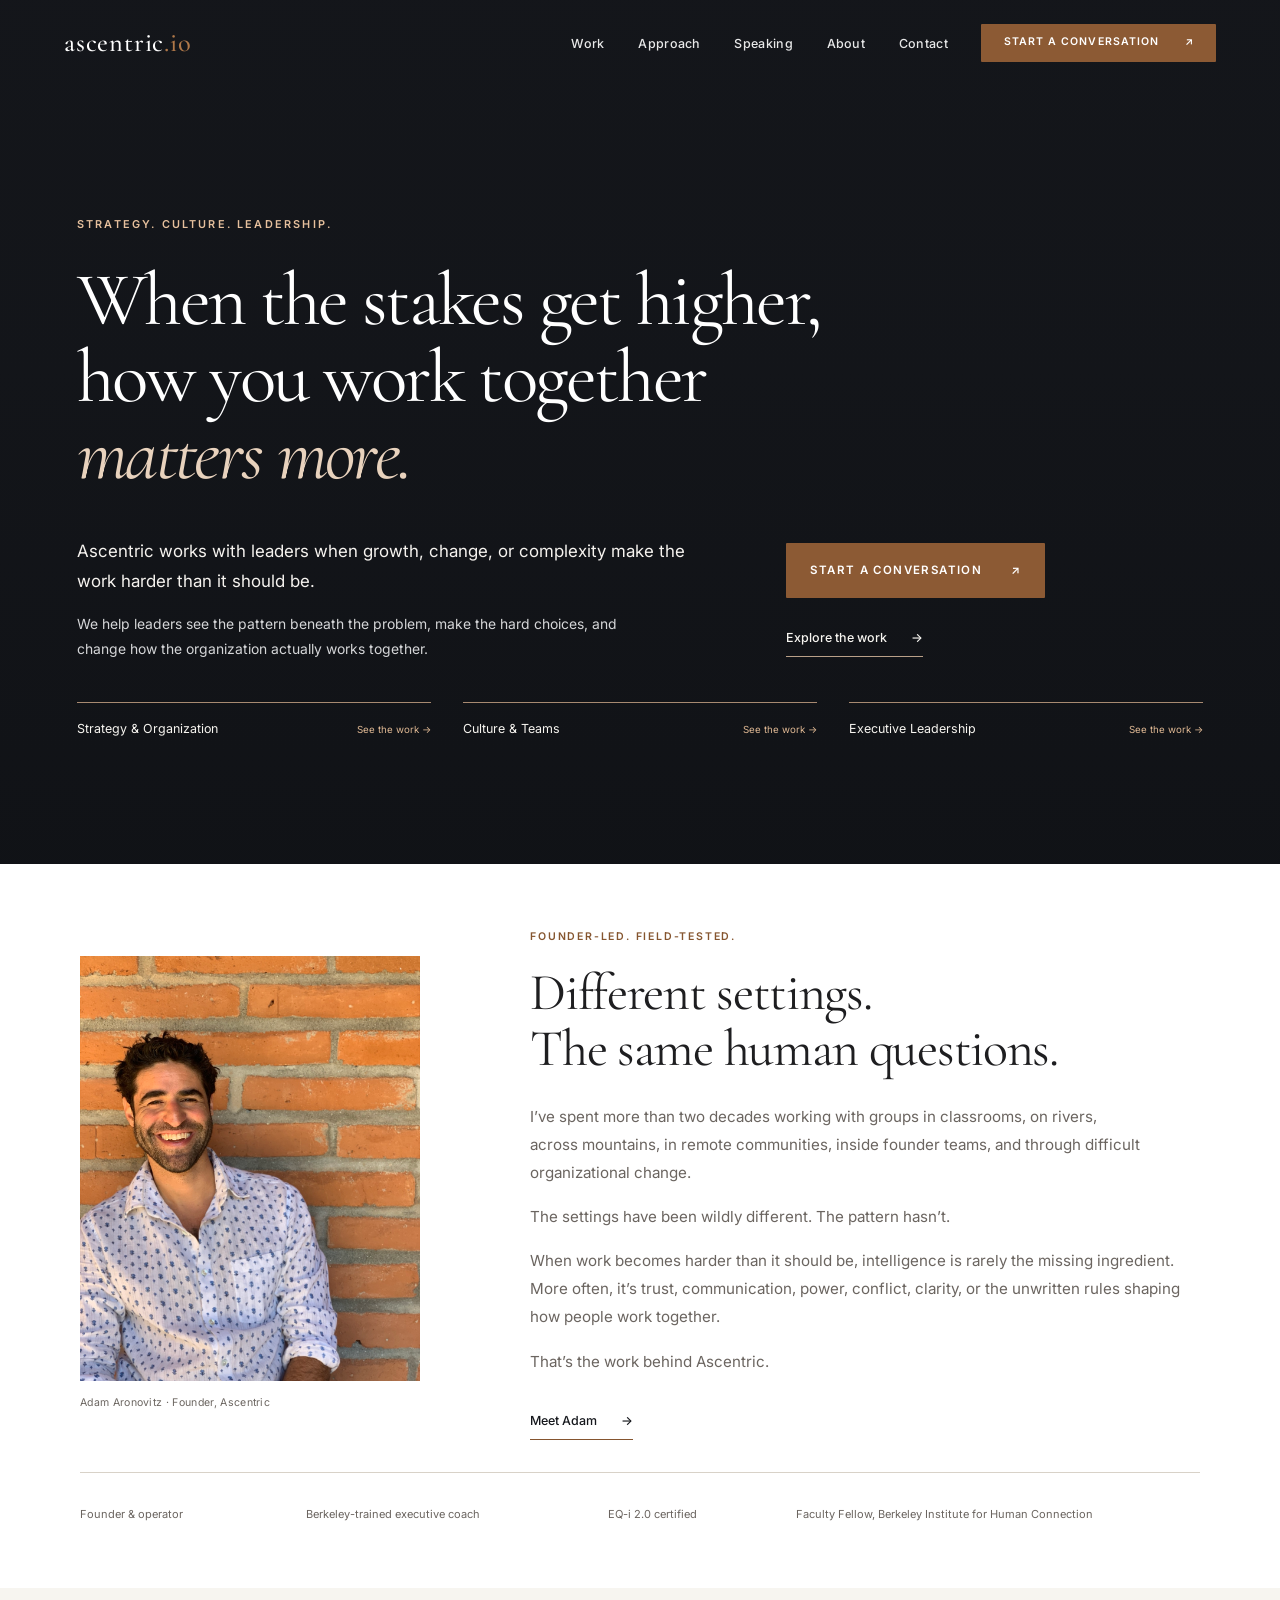
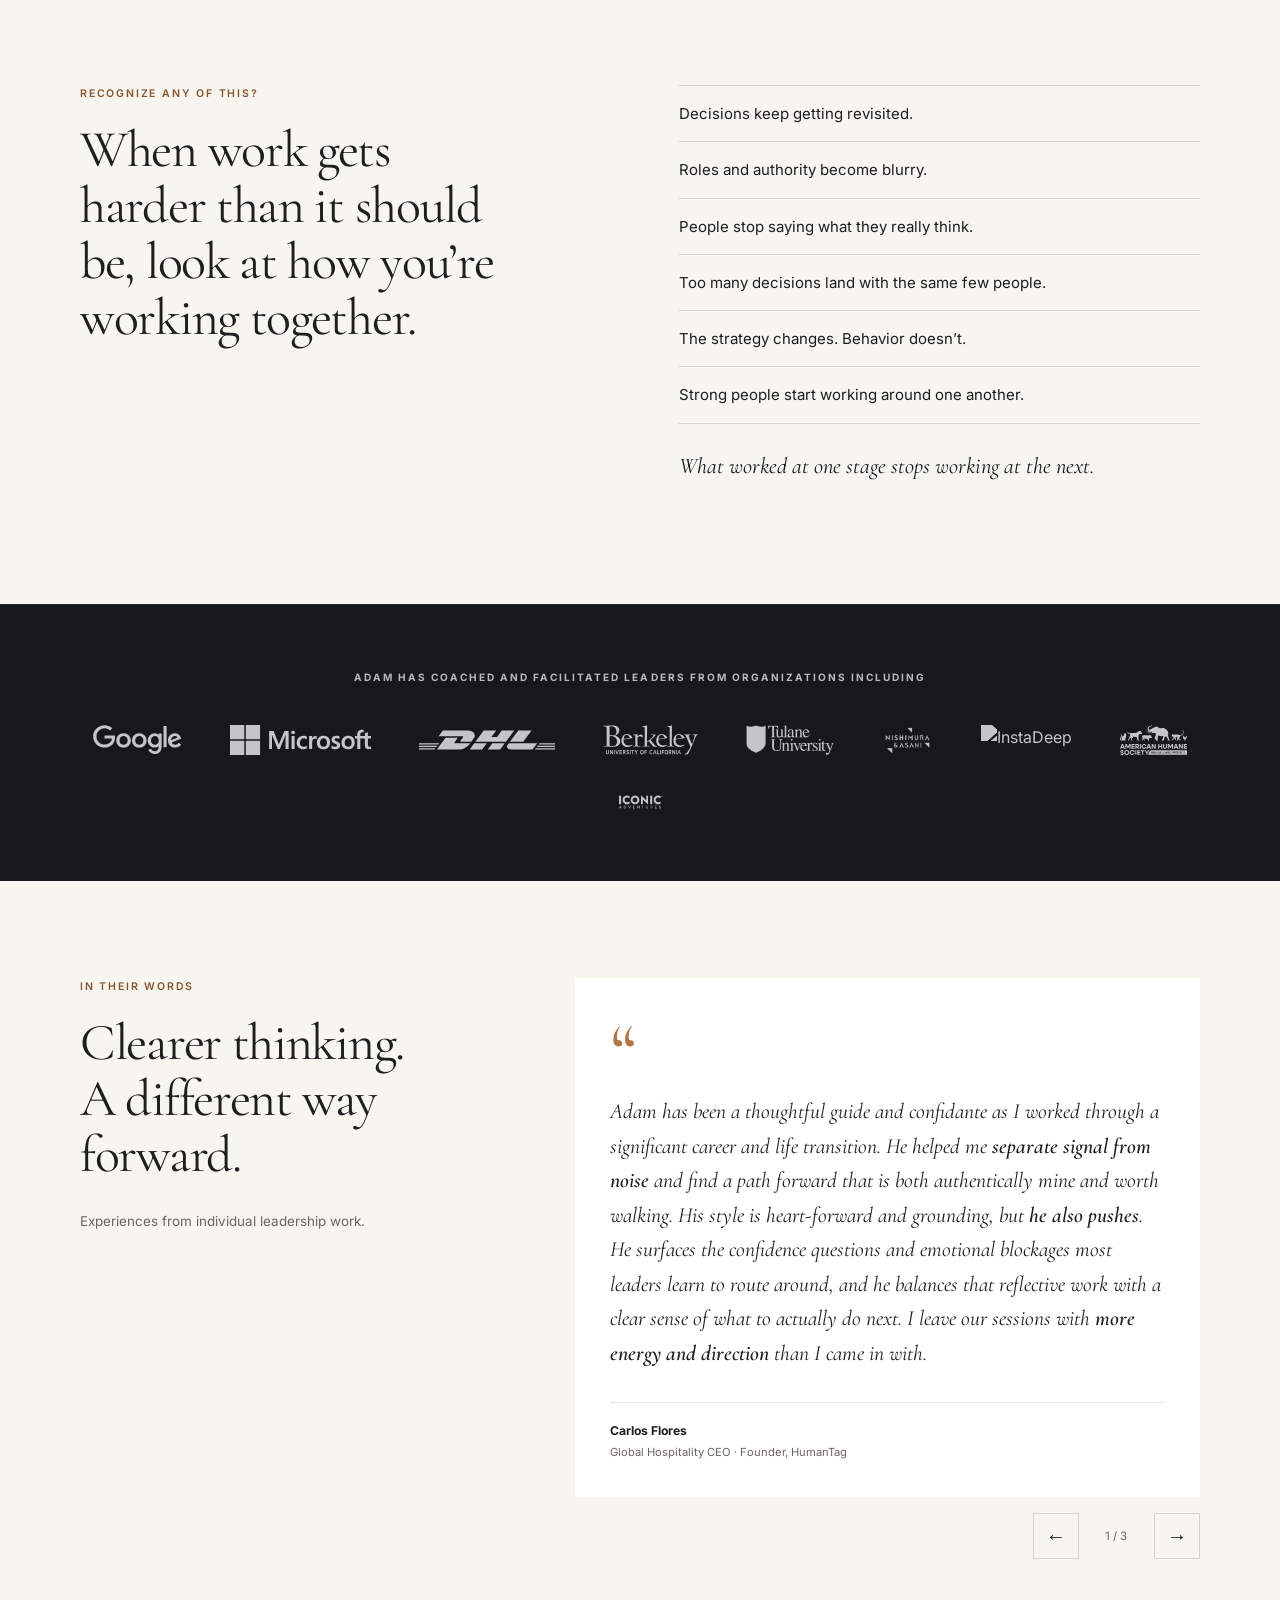
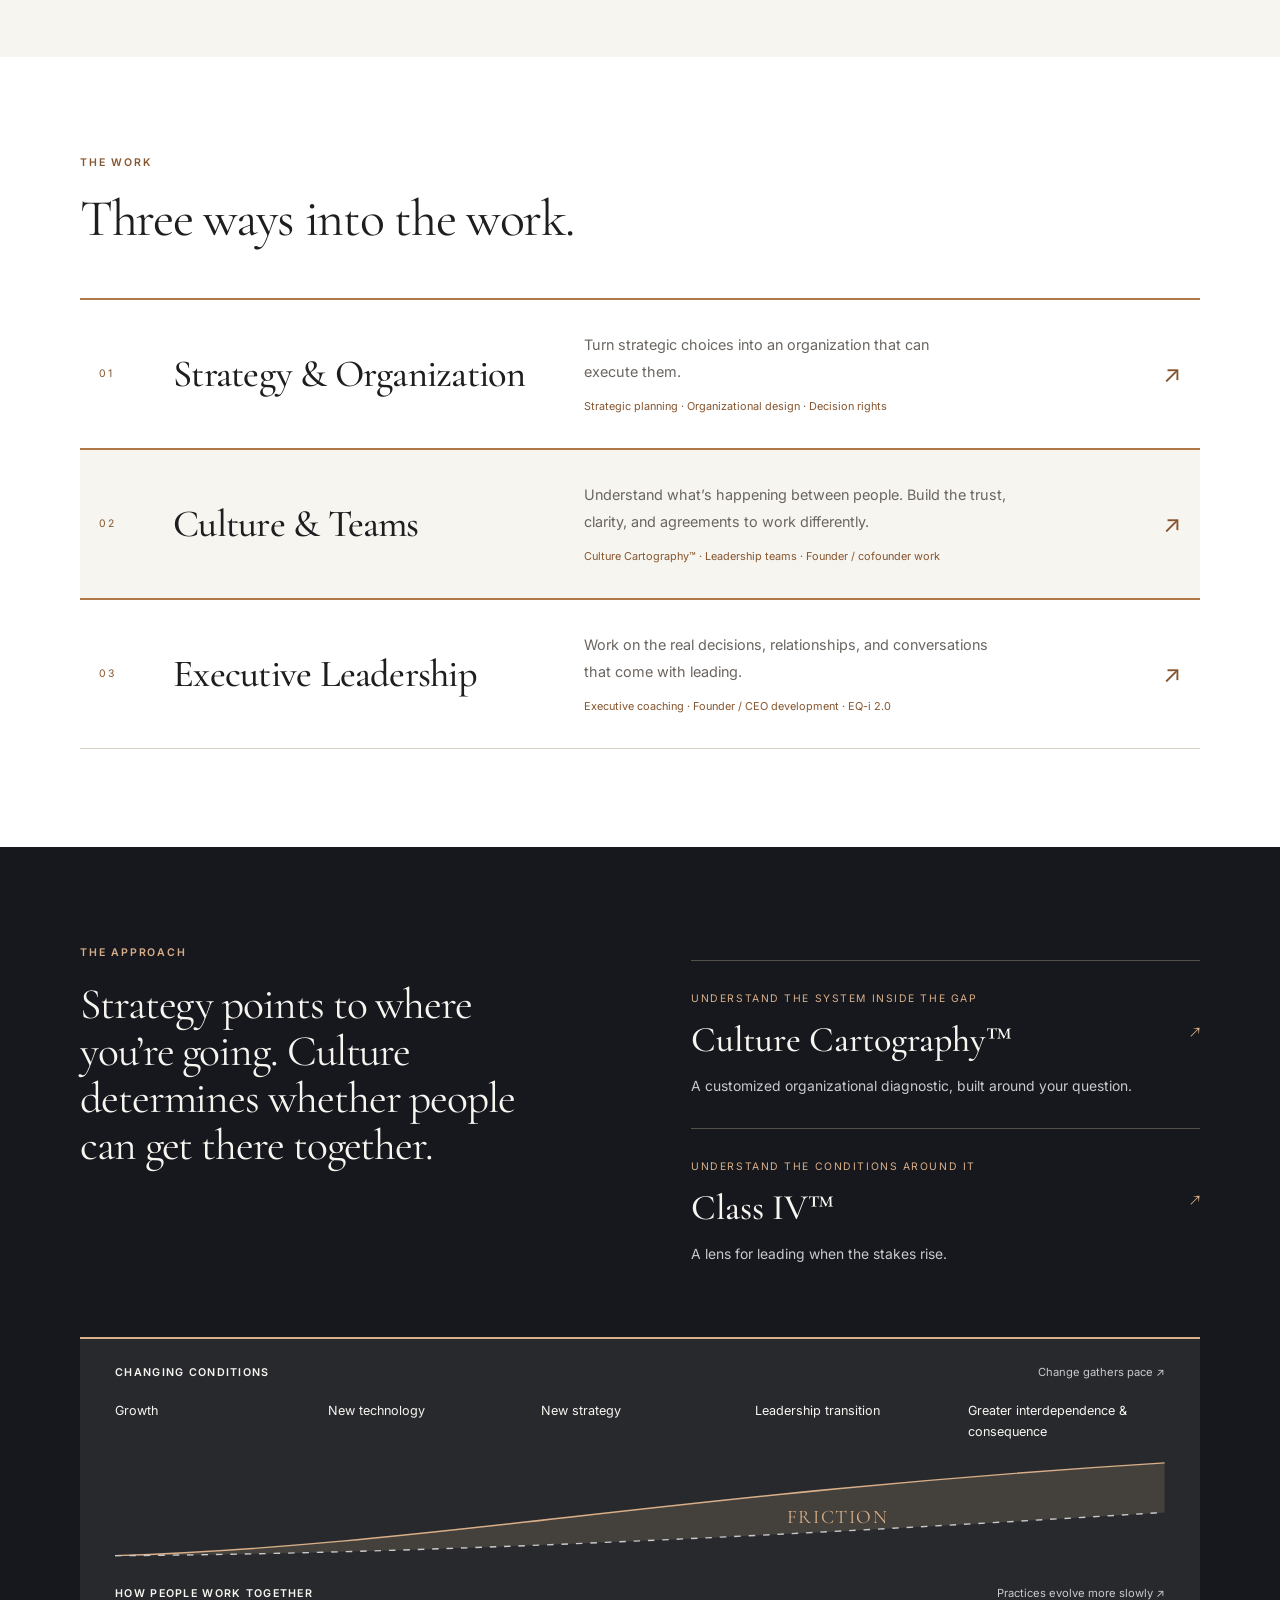
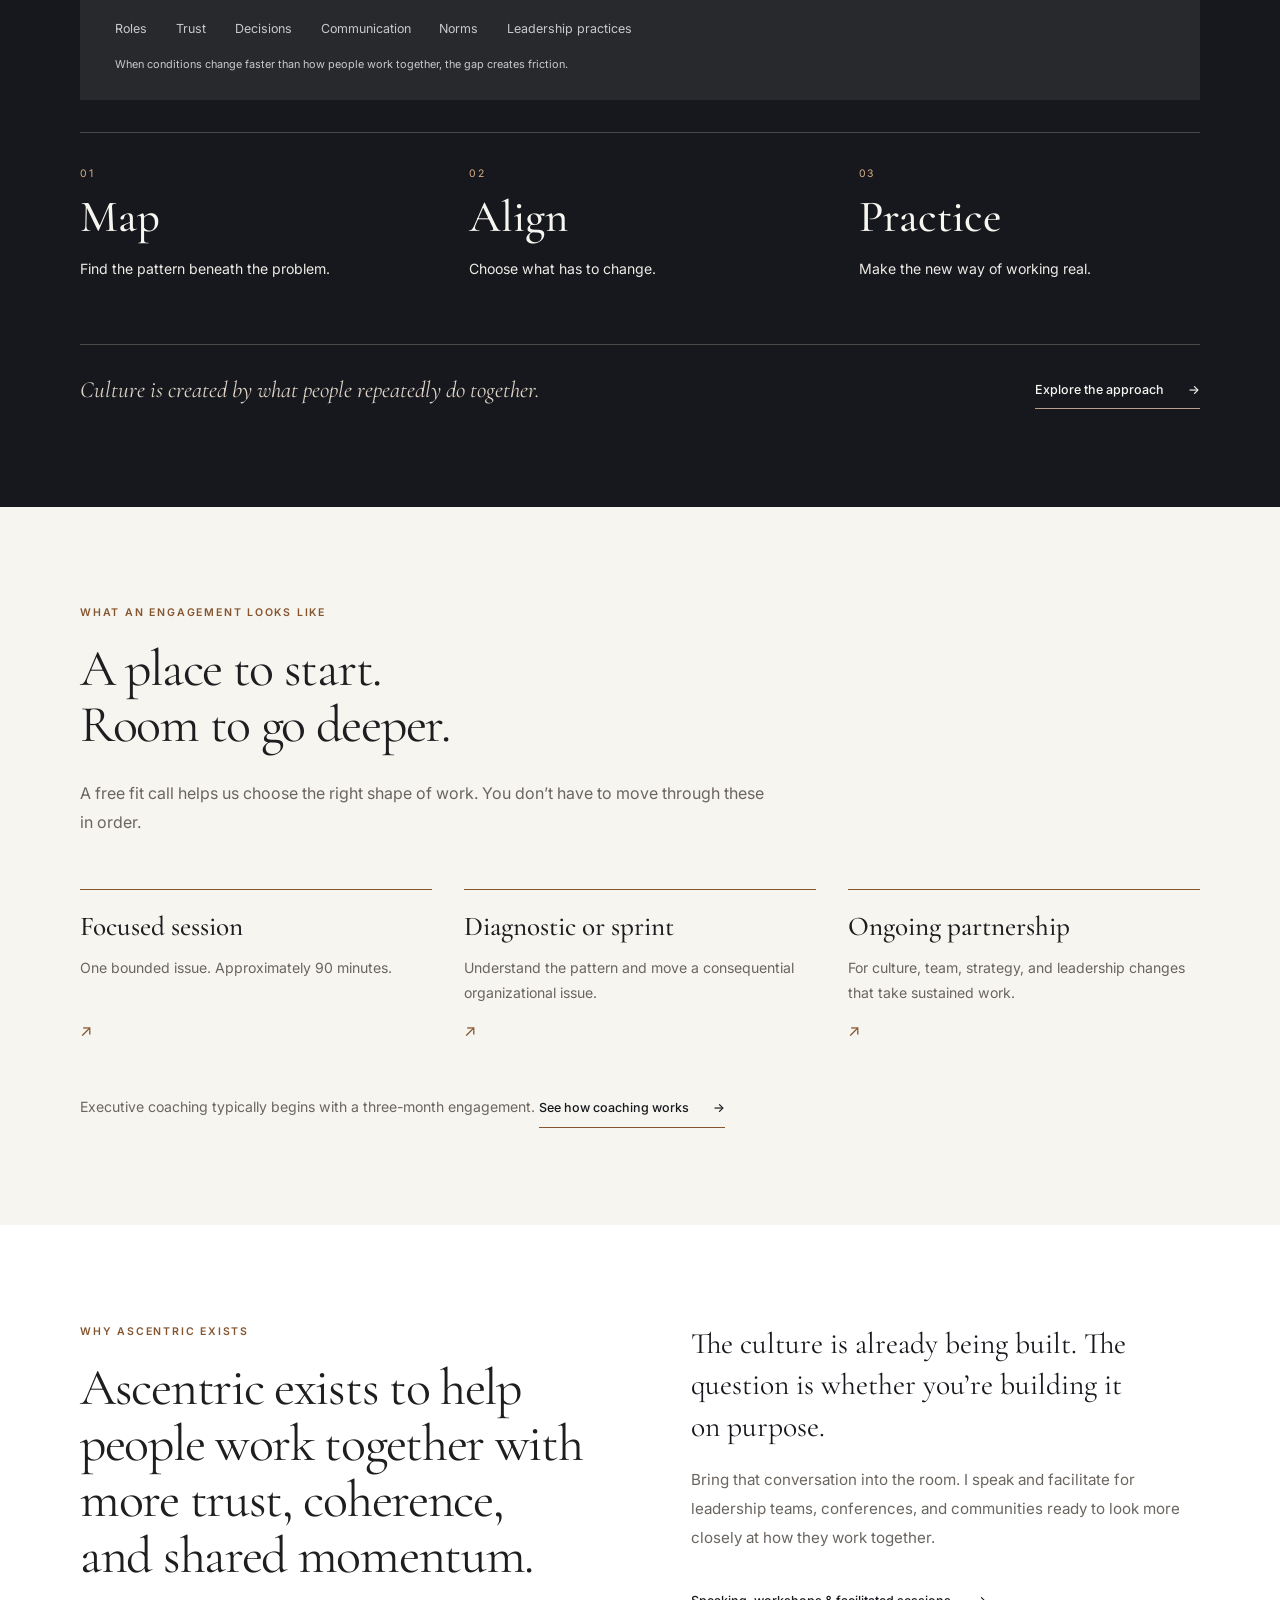
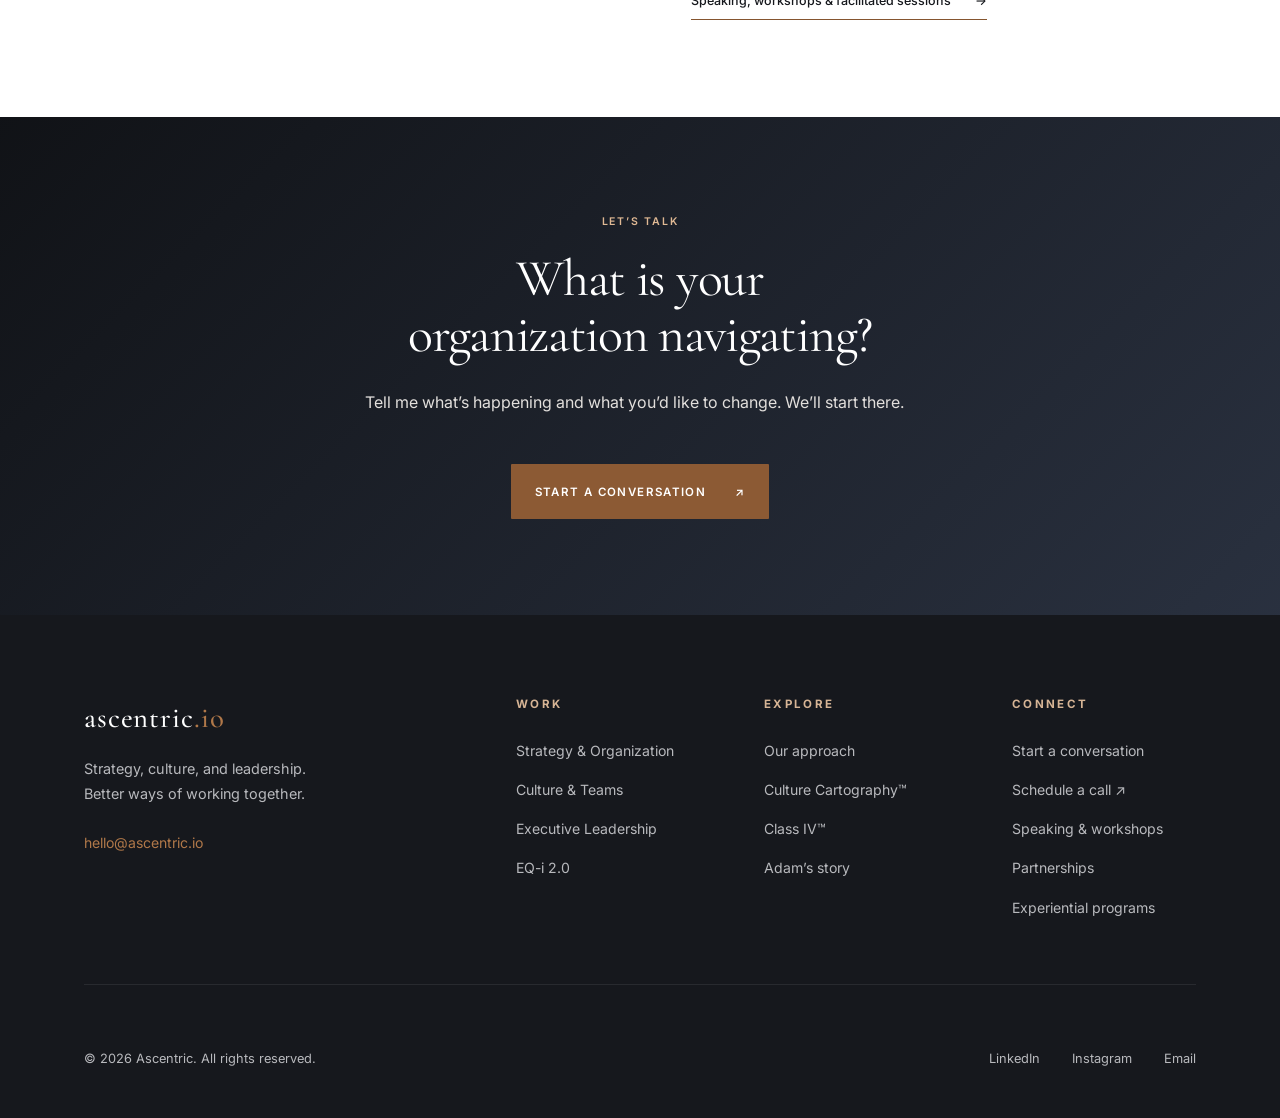
==== commit e60bbe24: "Complete Ascentric final pre-launch editing pass" ====
--- a/index.html
+++ b/index.html
@@ -3,12 +3,12 @@
 <head>
 <meta charset="UTF-8">
 <meta name="viewport" content="width=device-width, initial-scale=1">
-<meta name="description" content="When the stakes get higher, how you work together matters more. Founder-led strategy, culture, and leadership work with Adam Aronovitz.">
+<meta name="description" content="Founder-led strategy, culture, and leadership work with Adam Aronovitz. See the pattern beneath the problem and change how your organization works together.">
 <title>Ascentric | Strategy, Culture &amp; Leadership</title>
 <link rel="preconnect" href="https://fonts.googleapis.com">
 <link rel="preconnect" href="https://fonts.gstatic.com" crossorigin>
 <link rel="stylesheet" href="css/styles.css">
-<link rel="stylesheet" href="css/refinement.css?v=human-2">
+<link rel="stylesheet" href="css/refinement.css?v=final-3">
 </head>
 <body class="refined-page home-page">
 <a class="skip-link" href="#main">Skip to content</a>
@@ -67,7 +67,7 @@
 <div class="hero-bottom">
 <div>
 <p class="hero__sub">Ascentric works with leaders when growth, change, or complexity make the work harder than it should be.</p>
-<p class="hero-support">We help diagnose what’s really happening, align culture and strategy, and build better ways of working together.</p>
+<p class="hero-support">We help leaders see the pattern beneath the problem, make the hard choices, and change how the organization actually works together.</p>
 </div>
 <div class="hero__actions">
 <a href="contact.html" class="btn btn--primary btn--lg">Start a conversation <span aria-hidden="true">↗</span>
@@ -115,11 +115,28 @@
 </a>
 </div>
 </div>
+<nav class="hero-doors practice-doors-mobile" aria-label="Explore the practices">
+<a href="services.html#strategy">
+<span>Strategy &amp; Organization</span>
+<span class="door-hint">See the work <span aria-hidden="true">→</span>
+</span>
+</a>
+<a href="services.html#culture">
+<span>Culture &amp; Teams</span>
+<span class="door-hint">See the work <span aria-hidden="true">→</span>
+</span>
+</a>
+<a href="services.html#leadership">
+<span>Executive Leadership</span>
+<span class="door-hint">See the work <span aria-hidden="true">→</span>
+</span>
+</a>
+</nav>
 <ul class="credibility-strip">
 <li>Founder &amp; operator</li>
 <li>Berkeley-trained executive coach</li>
 <li>EQ-i 2.0 certified</li>
-<!-- VERIFY EXACT TITLE BEFORE DEPLOY: provisional language supplied for local review only. -->
+<!-- VERIFY EXACT TITLE BEFORE PRODUCTION: provisional language supplied for local review only. -->
 <li>Faculty Fellow, Berkeley Institute for Human Connection</li>
 </ul>
 </div>
@@ -185,6 +202,14 @@
 <span>Founder, Terra40</span>
 </figcaption>
 </figure>
+<figure class="testimonial testimonial-slide" id="testimonial-3">
+<span class="quote-mark" aria-hidden="true">“</span>
+<blockquote>Adam guided me through an illuminating process, from <strong>not knowing where to go next to gaining clarity</strong> that led me toward pursuing an MBA and making important shifts in my career path. Working together always felt light and inspiring, while also being <strong>grounded in clear, actionable next steps</strong>. I'm deeply grateful for the support, empathy, and presence Adam brought throughout the process.</blockquote>
+<figcaption>
+<strong>Olesia Gudkovskaya</strong>
+<span>Founder, The Art of Leadership</span>
+</figcaption>
+</figure>
 <div class="carousel-controls" hidden>
 <button type="button" data-carousel-prev aria-label="Previous testimonial">←</button>
 <p data-carousel-status aria-live="polite" aria-atomic="true">
@@ -249,7 +274,7 @@
 <span class="micro-label">Understand the conditions around it</span>
 <h3>Class IV™ <span aria-hidden="true">↗</span>
 </h3>
-<p>A lens for leading in consequential conditions.</p>
+<p>A lens for leading when the stakes rise.</p>
 </a>
 </div>
 </div>
@@ -265,19 +290,18 @@
 </ol>
 <div class="gap-plot">
 <svg class="gap-lines" viewBox="0 0 800 160" preserveAspectRatio="none" aria-hidden="true">
-<path class="gap-area" d="M0 135 C240 130 330 75 800 10 L800 122 C400 130 200 142 0 135Z">
+<path class="gap-area" d="M0 145 C240 130 420 55 800 10 L800 82 C520 115 240 142 0 145Z">
 </path>
-<path class="gap-top-line" d="M0 135 C240 130 330 75 800 10">
+<path class="gap-top-line" d="M0 145 C240 130 420 55 800 10">
 </path>
-<path class="gap-bottom-line" d="M0 135 C200 142 400 130 800 122">
+<path class="gap-bottom-line" d="M0 145 C240 142 520 115 800 82">
 </path>
 </svg>
 <div class="gap-space">
 <span>Friction</span>
-<p>New demands.<br>Old ways of working.</p>
-</div>
-</div>
-<div class="gap-track-label">The human system <span>Habits change more slowly</span>
+</div>
+</div>
+<div class="gap-track-label">How people work together <span>Practices evolve more slowly ↗</span>
 </div>
 <ul class="human-elements">
 <li>Roles</li>
@@ -285,7 +309,7 @@
 <li>Decisions</li>
 <li>Communication</li>
 <li>Norms</li>
-<li>Leadership habits</li>
+<li>Leadership practices</li>
 </ul>
 <figcaption id="home-gap-caption">When conditions change faster than how people work together, the gap creates friction.</figcaption>
 </figure>
@@ -298,7 +322,7 @@
 <li>
 <span class="step-number">02</span>
 <h3>Align</h3>
-<p class="step-intent">Make the choices the next chapter requires.</p>
+<p class="step-intent">Choose what has to change.</p>
 </li>
 <li>
 <span class="step-number">03</span>
@@ -321,33 +345,23 @@
 <p>A free fit call helps us choose the right shape of work. You don’t have to move through these in order.</p>
 </div>
 <div class="engagement-preview">
-<a href="services.html#fit-call">
-<span class="micro-label">20–30 minutes · Free</span>
-<h3>Fit call</h3>
+<a href="services.html#summit-session">
+<h3>Focused session</h3>
+<p>One bounded issue. Approximately 90 minutes.</p>
 <span aria-hidden="true">↗</span>
 </a>
-<a href="services.html#summit-session">
-<span class="micro-label">90 minutes · Paid</span>
-<h3>Focused working session</h3>
+<a href="services.html#diagnostic">
+<h3>Diagnostic or sprint</h3>
+<p>Understand the pattern and move a consequential organizational issue.</p>
 <span aria-hidden="true">↗</span>
 </a>
-<a href="services.html#diagnostic">
-<span class="micro-label">Typically 2–3 weeks</span>
-<h3>Diagnostic</h3>
+<a href="services.html#partnership">
+<h3>Ongoing partnership</h3>
+<p>For culture, team, strategy, and leadership changes that take sustained work.</p>
 <span aria-hidden="true">↗</span>
 </a>
-<a href="services.html#sprint">
-<span class="micro-label">Typically 4–8 weeks</span>
-<h3>Sprint</h3>
-<span aria-hidden="true">↗</span>
-</a>
-<a href="services.html#partnership">
-<span class="micro-label">Typically 3–9 months</span>
-<h3>Partnership</h3>
-<span aria-hidden="true">↗</span>
-</a>
-</div>
-<p class="coaching-route">Executive coaching usually begins with three months and six 60-minute sessions. <a class="text-link" href="services.html#leadership">See how coaching works <span aria-hidden="true">→</span>
+</div>
+<p class="coaching-route">Executive coaching typically begins with a three-month engagement. <a class="text-link" href="services.html#leadership">See how coaching works <span aria-hidden="true">→</span>
 </a>
 </p>
 </div>
@@ -357,7 +371,7 @@
 <div class="editorial-split">
 <div>
 <p class="eyebrow">Why Ascentric exists</p>
-<h2>To help people work together with more trust, coherence, and shared momentum.</h2>
+<h2>Ascentric exists to help people work together with more trust, coherence, and shared momentum.</h2>
 </div>
 <div>
 <p class="original-idea">The culture is already being built. The question is whether you’re building it on purpose.</p>
@@ -376,7 +390,7 @@
 <div class="cta-section__inner">
 <p class="eyebrow">Let’s talk</p>
 <h2 class="display-lg">What is your organization navigating?</h2>
-<p>Tell me what’s happening, what feels harder than it should, and what you’d like to change. We’ll start there.</p>
+<p>Tell me what’s happening and what you’d like to change. We’ll start there.</p>
 <div class="cta-section__actions">
 <a href="contact.html" class="btn btn--primary btn--lg">Start a conversation <span aria-hidden="true">↗</span>
 </a>
@@ -458,7 +472,7 @@
 </div>
 </div>
 </footer>
-<script src="js/main.js?v=human-2">
+<script src="js/main.js?v=final-3">
 </script>
 </body>
 </html>
--- a/css/refinement.css
+++ b/css/refinement.css
@@ -487,3 +487,28 @@
  .gap-space > span { font-size: 1.5rem; }
  .gap-space p { display: none; }
 }
+
+/* Final editing pass: buying paths and a shorter mobile introduction. */
+.engagement-preview { grid-template-columns: repeat(3, 1fr); gap: 2rem; }
+.engagement-preview p { color: var(--text-muted); font-size: .88rem; line-height: 1.8; }
+.engagement-preview a > span:last-child { margin-top: auto; }
+.practice-doors-mobile { display: none; }
+.gap-space { top: 44%; left: 64%; }
+.gap-space > span { font-size: 1.2rem; letter-spacing: .08em; text-transform: uppercase; }
+@media (max-width: 600px) {
+ .strategy-hero .hero__content { padding-top: 24px; padding-bottom: 32px; }
+ .strategy-hero .hero__eyebrow { margin-bottom: 1.3rem; }
+ .strategy-hero .hero__heading { font-size: clamp(2.7rem, 9.7vw, 3.8rem); }
+ .strategy-hero .hero-doors, .strategy-hero .hero__actions .text-link { display: none; }
+ .founder-early .section-shell { padding-top: 2rem; }
+ .practice-doors-mobile { display: grid; margin-top: 2rem; }
+ .practice-doors-mobile a { color: var(--dark); border-color: var(--soft-line); }
+ .practice-doors-mobile .door-hint { color: var(--accent-ink); }
+ .practice-doors-mobile a:hover, .practice-doors-mobile a:focus-visible { color: var(--accent-ink); border-color: var(--accent-ink); }
+ .engagement-preview { grid-template-columns: 1fr; gap: 1.7rem; }
+ .engagement-preview a { display: grid; grid-template-columns: 1fr auto; gap: .65rem 1rem; }
+ .engagement-preview p { grid-column: 1; }
+ .engagement-preview a > span:last-child { grid-column: 2; grid-row: 1; margin: 0; }
+ .gap-space { top: 47%; left: 61%; }
+ .gap-space > span { font-size: 1rem; letter-spacing: .03em; }
+}
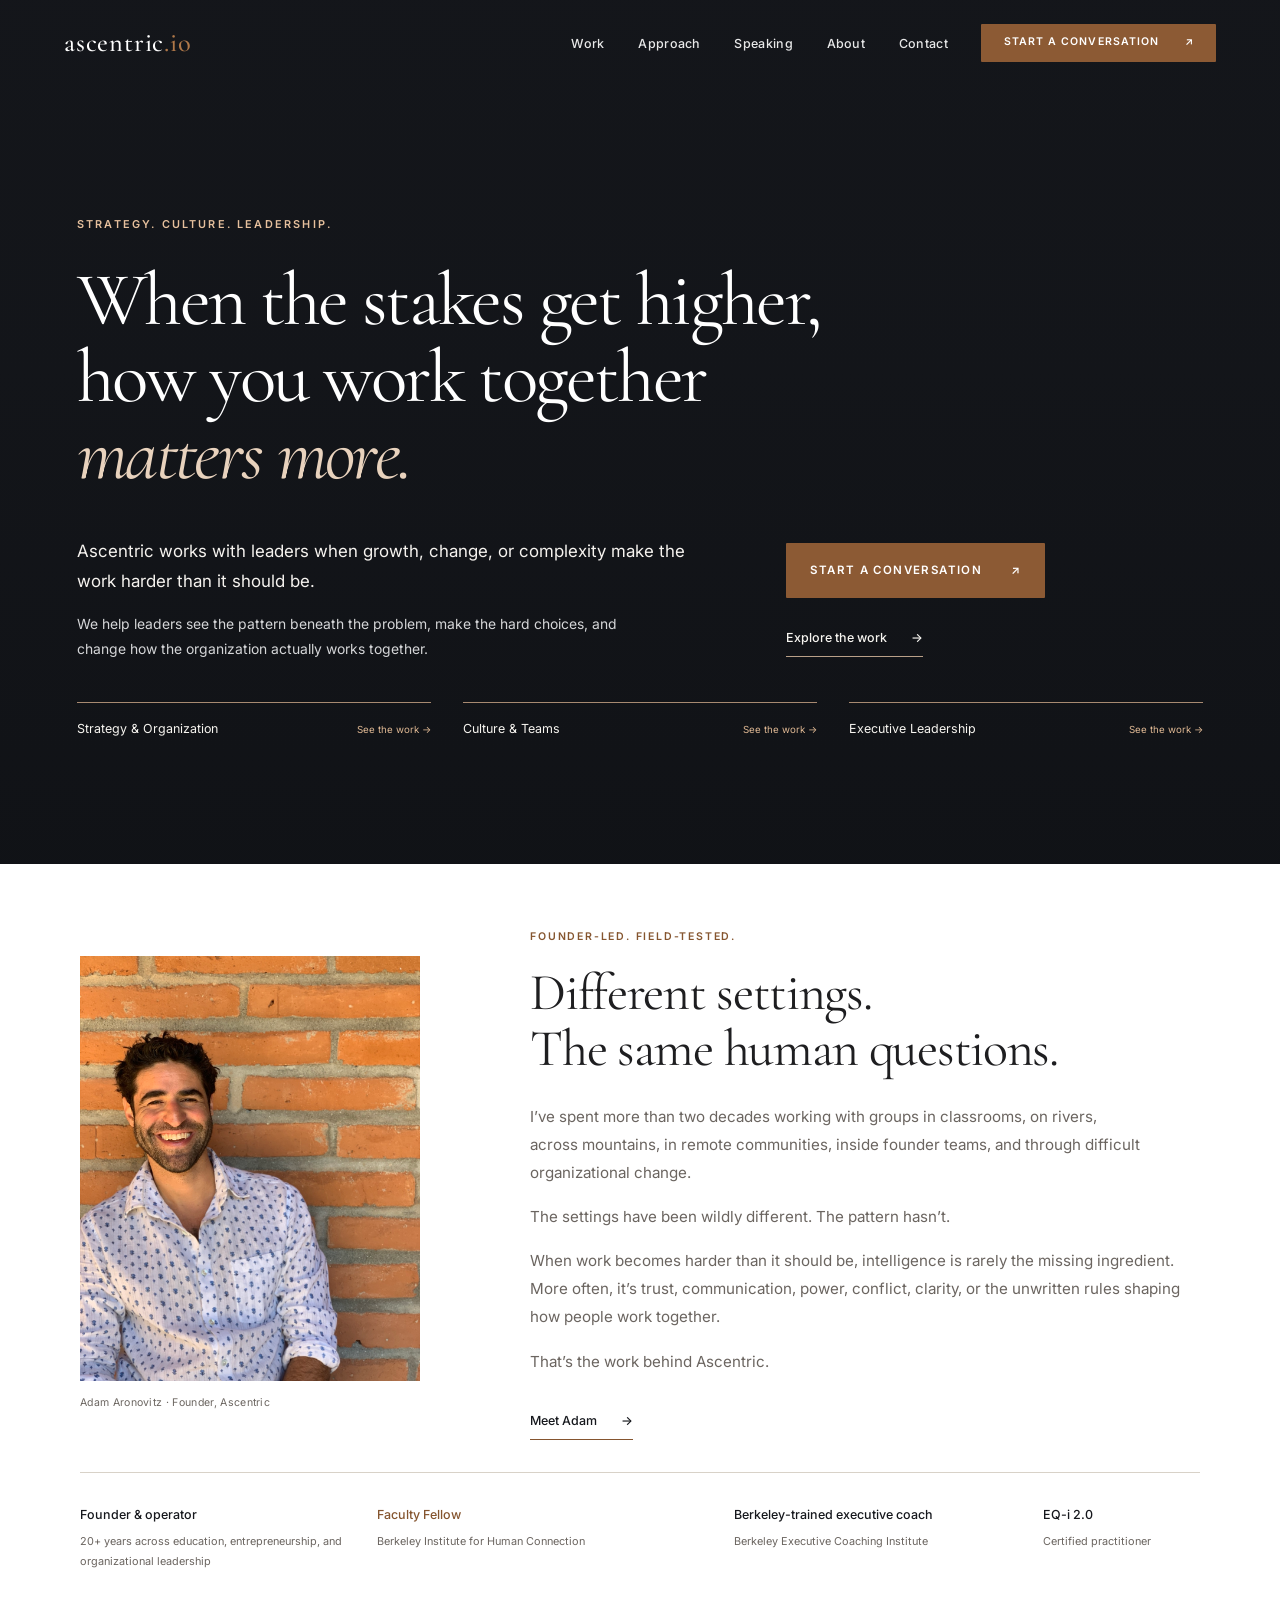
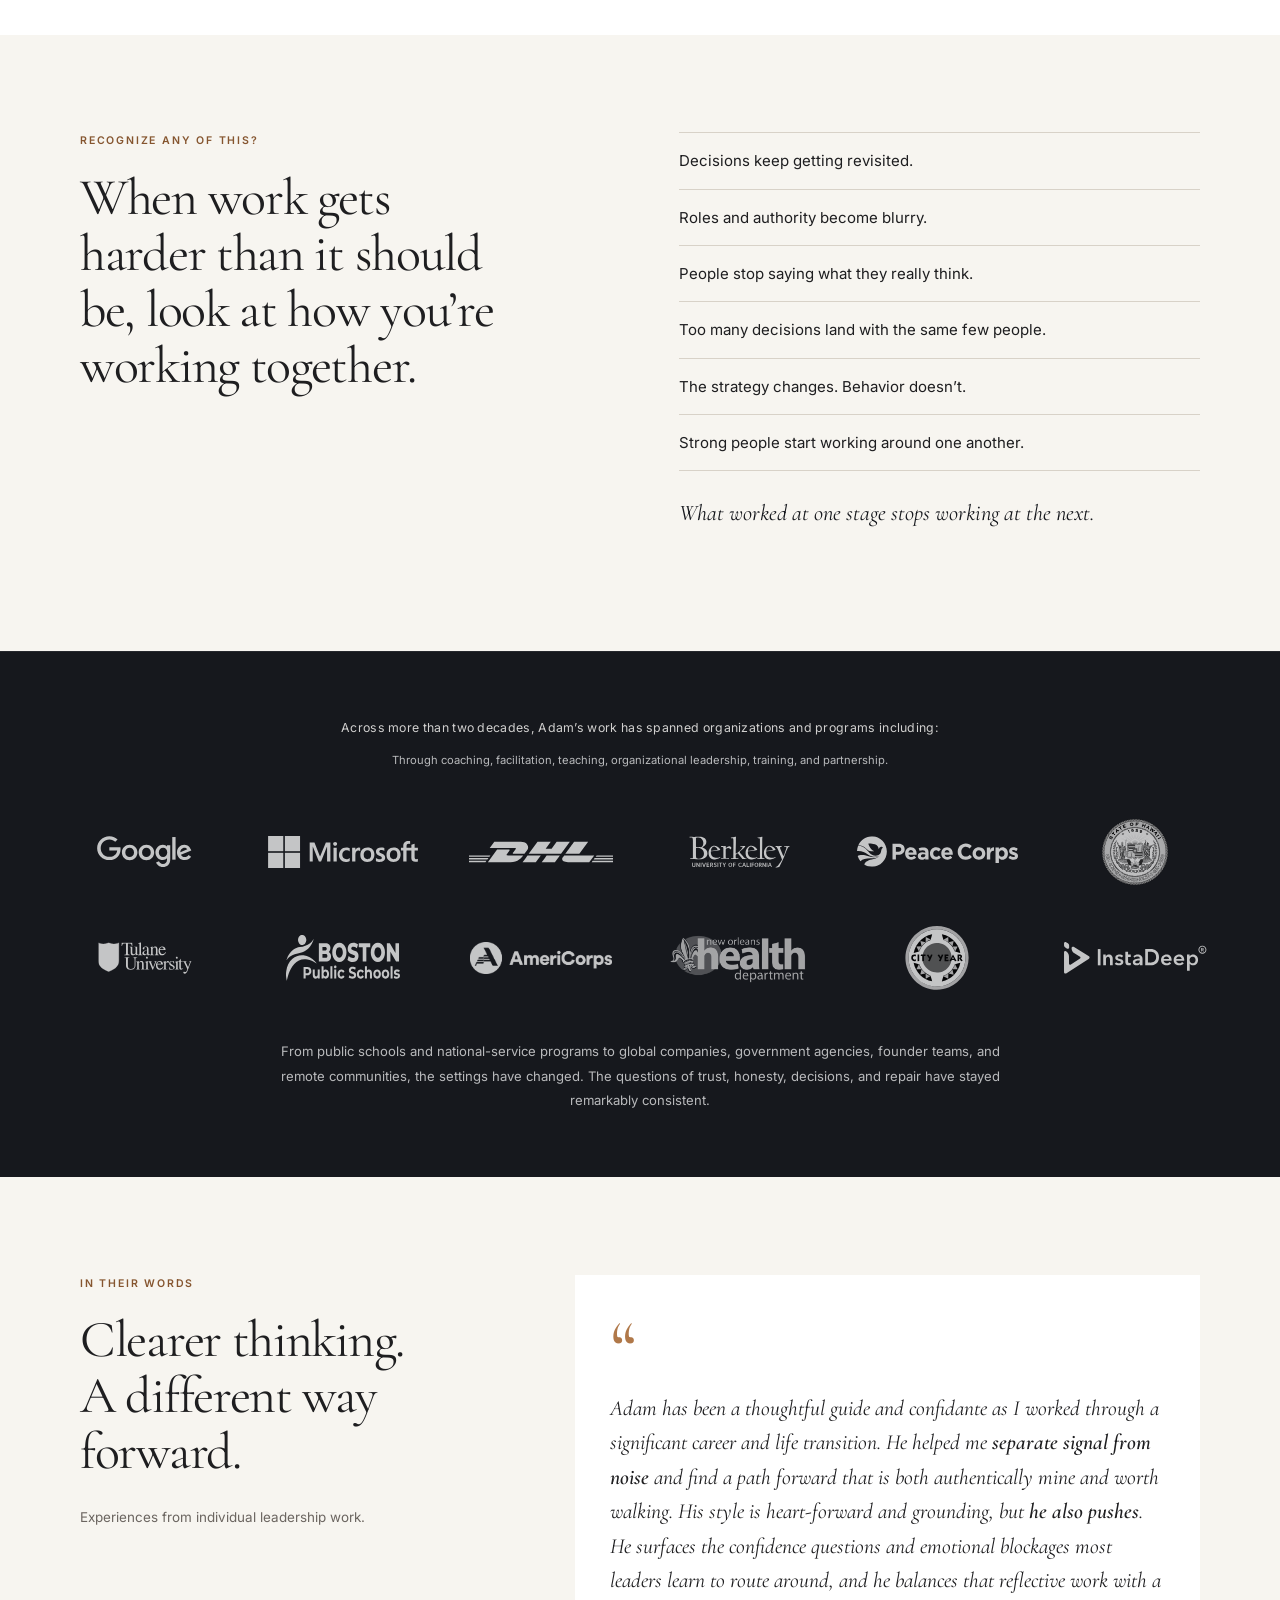
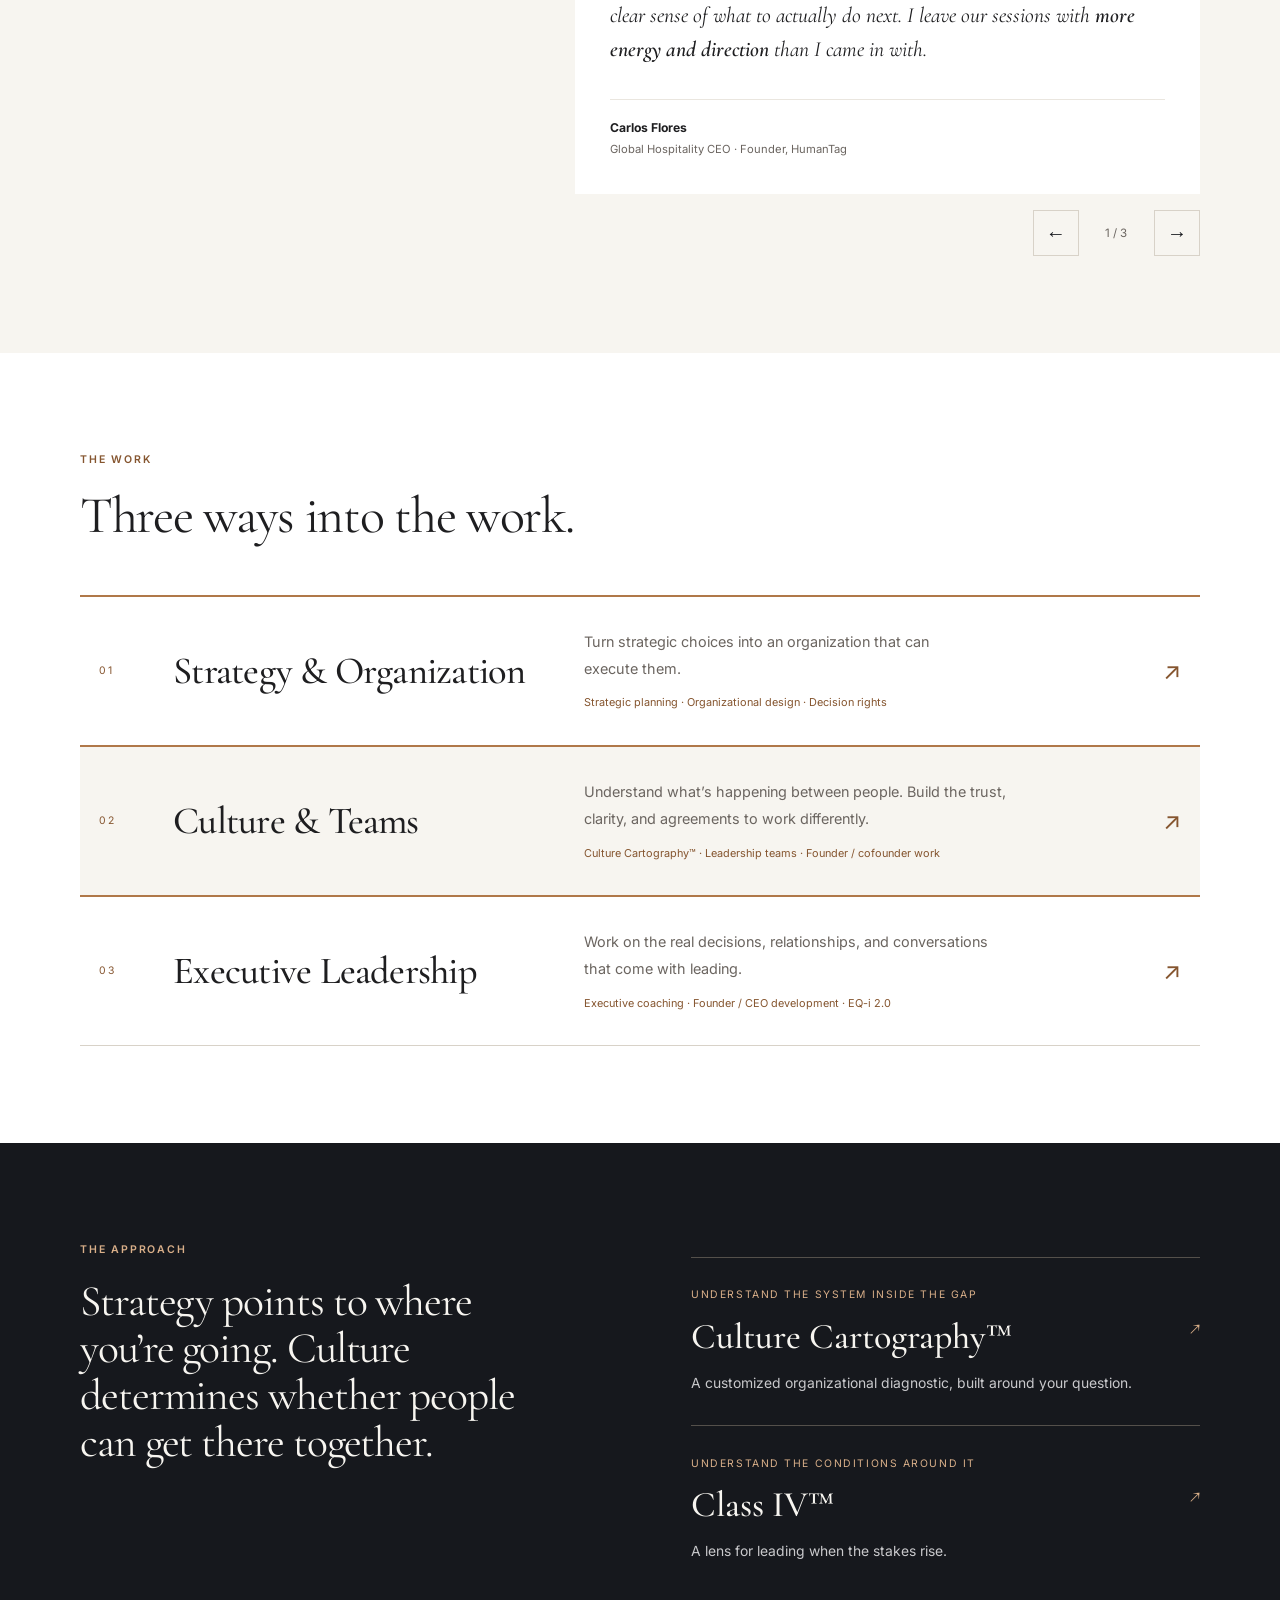
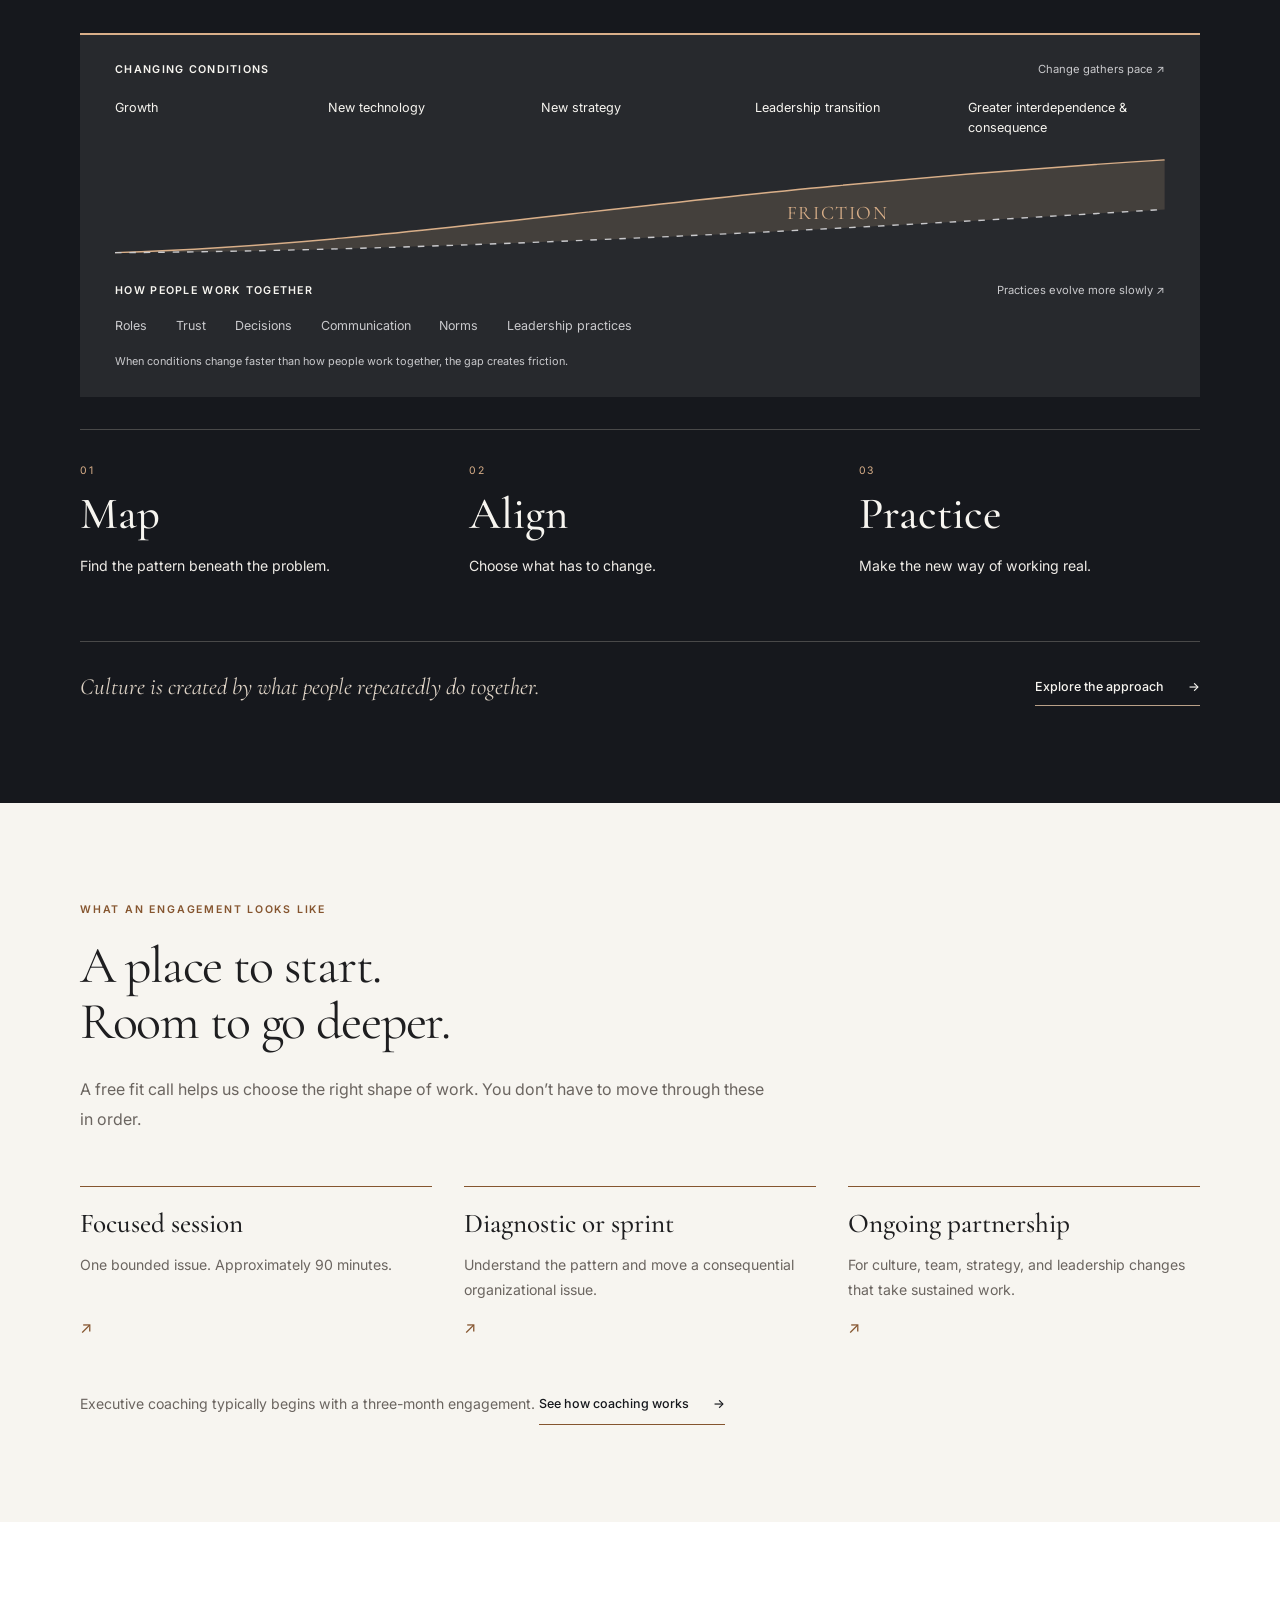
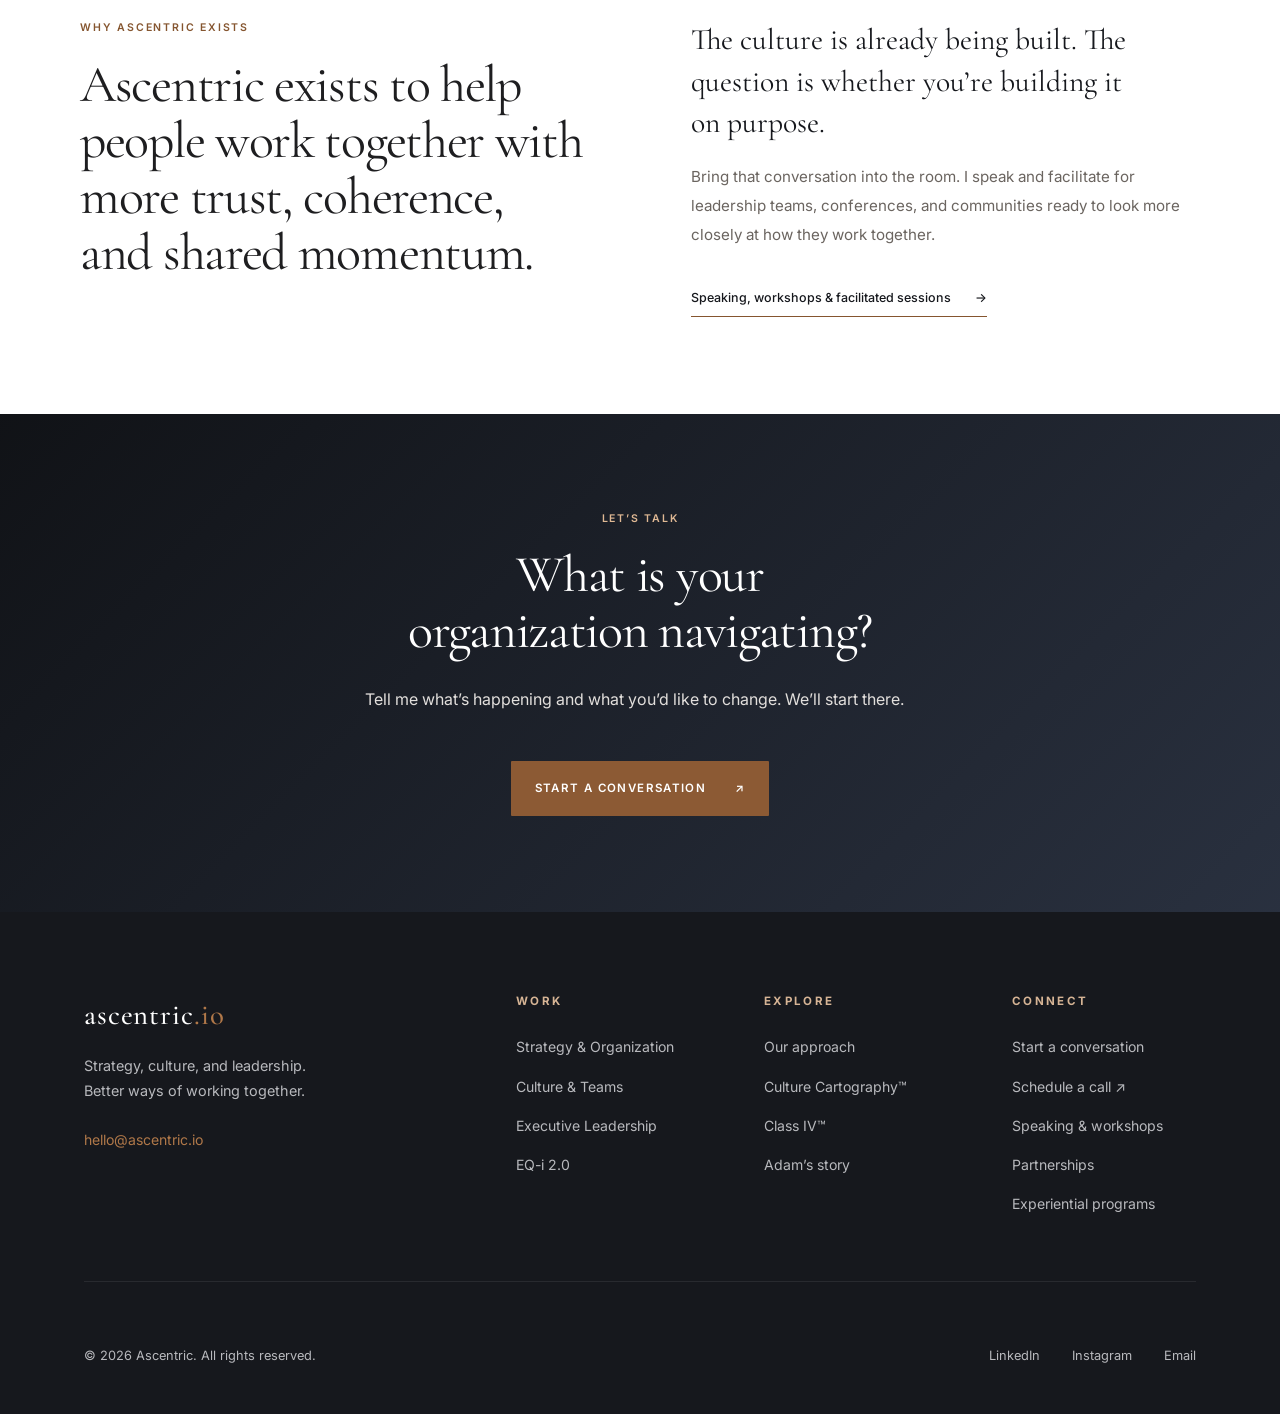
==== commit 366492eb: "Complete credibility proof and pre-launch metadata" ====
--- a/index.html
+++ b/index.html
@@ -5,10 +5,33 @@
 <meta name="viewport" content="width=device-width, initial-scale=1">
 <meta name="description" content="Founder-led strategy, culture, and leadership work with Adam Aronovitz. See the pattern beneath the problem and change how your organization works together.">
 <title>Ascentric | Strategy, Culture &amp; Leadership</title>
+<link rel="canonical" href="https://ascentric.io/">
+<link rel="icon" href="favicon.ico" sizes="any">
+<link rel="icon" type="image/png" sizes="32x32" href="assets/icons/favicon-32.png">
+<link rel="icon" type="image/png" sizes="16x16" href="assets/icons/favicon-16.png">
+<link rel="apple-touch-icon" sizes="180x180" href="assets/icons/apple-touch-icon.png">
+<meta name="theme-color" content="#16181D">
+<meta property="og:type" content="website">
+<meta property="og:site_name" content="Ascentric">
+<meta property="og:locale" content="en_US">
+<meta property="og:url" content="https://ascentric.io/">
+<meta property="og:title" content="Ascentric | Strategy, Culture &amp; Leadership">
+<meta property="og:description" content="Founder-led strategy, culture, and leadership work with Adam Aronovitz. See the pattern beneath the problem and change how your organization works together.">
+<meta property="og:image" content="https://ascentric.io/assets/social/ascentric-share.png">
+<meta property="og:image:type" content="image/png">
+<meta property="og:image:width" content="1200">
+<meta property="og:image:height" content="630">
+<meta property="og:image:alt" content="Ascentric. When the stakes get higher, how you work together matters more. Strategy. Culture. Leadership.">
+<meta name="twitter:card" content="summary_large_image">
+<meta name="twitter:title" content="Ascentric | Strategy, Culture &amp; Leadership">
+<meta name="twitter:description" content="Founder-led strategy, culture, and leadership work with Adam Aronovitz. See the pattern beneath the problem and change how your organization works together.">
+<meta name="twitter:image" content="https://ascentric.io/assets/social/ascentric-share.png">
+<meta name="twitter:image:alt" content="Ascentric. When the stakes get higher, how you work together matters more. Strategy. Culture. Leadership.">
+
 <link rel="preconnect" href="https://fonts.googleapis.com">
 <link rel="preconnect" href="https://fonts.gstatic.com" crossorigin>
 <link rel="stylesheet" href="css/styles.css">
-<link rel="stylesheet" href="css/refinement.css?v=final-3">
+<link rel="stylesheet" href="css/refinement.css?v=credibility-5">
 </head>
 <body class="refined-page home-page">
 <a class="skip-link" href="#main">Skip to content</a>
@@ -99,7 +122,7 @@
 <div class="section-shell">
 <div class="founder-layout">
 <figure class="founder-image">
-<img src="ascentric_about_photo_shortlist_UPDATED/01-adam-portrait-brick.jpeg" alt="Adam Aronovitz smiling in front of a brick wall." class="" loading="eager">
+<img width="1152" height="1536" src="ascentric_about_photo_shortlist_UPDATED/01-adam-portrait-brick.jpeg" alt="Adam Aronovitz smiling in front of a brick wall." class="" loading="eager">
 <figcaption>Adam Aronovitz · Founder, Ascentric</figcaption>
 </figure>
 <div>
@@ -133,11 +156,10 @@
 </a>
 </nav>
 <ul class="credibility-strip">
-<li>Founder &amp; operator</li>
-<li>Berkeley-trained executive coach</li>
-<li>EQ-i 2.0 certified</li>
-<!-- VERIFY EXACT TITLE BEFORE PRODUCTION: provisional language supplied for local review only. -->
-<li>Faculty Fellow, Berkeley Institute for Human Connection</li>
+<li><strong>Founder &amp; operator</strong><span>20+ years across education, entrepreneurship, and organizational leadership</span></li>
+<li class="credibility-affiliation"><strong>Faculty Fellow</strong><span>Berkeley Institute for Human Connection</span></li>
+<li><strong>Berkeley-trained executive coach</strong><span>Berkeley Executive Coaching Institute</span></li>
+<li><strong>EQ-i 2.0</strong><span>Certified practitioner</span></li>
 </ul>
 </div>
 </section>
@@ -165,18 +187,23 @@
 <section class="proof-section">
 <div class="org-proof">
 <div class="org-proof__inner">
-<p class="org-proof__heading">Adam has coached and facilitated leaders from organizations including</p>
+<p class="org-proof__heading">Across more than two decades, Adam’s work has spanned organizations and programs including:</p>
+<p class="org-proof__qualifier">Through coaching, facilitation, teaching, organizational leadership, training, and partnership.</p>
 <div class="org-proof__logos">
-<img src="assets/logos/google.svg" alt="Google" class="org-proof__logo" loading="lazy">
-<img src="assets/logos/microsoft.svg" alt="Microsoft" class="org-proof__logo" loading="lazy">
-<img src="assets/logos/dhl.svg" alt="DHL" class="org-proof__logo" loading="lazy">
-<img src="assets/logos/uc-berkeley.svg" alt="UC Berkeley" class="org-proof__logo" loading="lazy">
-<img src="assets/logos/tulane-wordmark.svg" alt="Tulane University" class="org-proof__logo" loading="lazy">
-<img src="assets/logos/nishimura-asahi.png" alt="Nishimura & Asahi" class="org-proof__logo" loading="lazy">
-<img src="assets/logos/instadeep.svg" alt="InstaDeep" class="org-proof__logo" loading="lazy">
-<img src="assets/logos/american-humane-reverse.svg" alt="American Humane Society" class="org-proof__logo" loading="lazy">
-<img src="assets/logos/iconic-adventures.png" alt="Iconic Adventures" class="org-proof__logo" loading="lazy">
-</div>
+<div class="org-proof__mark"><img width="272" height="92" src="assets/logos/google.svg" alt="Google" class="org-proof__logo" loading="lazy"></div>
+<div class="org-proof__mark"><img width="338" height="72" src="assets/logos/microsoft.svg" alt="Microsoft" class="org-proof__logo" loading="lazy"></div>
+<div class="org-proof__mark"><img width="176" height="39" src="assets/logos/dhl.svg" alt="DHL" class="org-proof__logo" loading="lazy"></div>
+<div class="org-proof__mark"><img width="215" height="68" src="assets/logos/uc-berkeley.svg" alt="UC Berkeley" class="org-proof__logo" loading="lazy"></div>
+<div class="org-proof__mark"><img width="250" height="47" src="assets/logos/peace-corps.svg" alt="Peace Corps" class="org-proof__logo" loading="lazy"></div>
+<div class="org-proof__mark"><img width="260" height="260" src="assets/logos/state-of-hawaii.png" alt="State of Hawaiʻi" class="org-proof__logo org-proof__logo--hawaii" loading="lazy"></div>
+<div class="org-proof__mark"><img width="893" height="304" src="assets/logos/tulane-wordmark.svg" alt="Tulane University" class="org-proof__logo" loading="lazy"></div>
+<div class="org-proof__mark"><img width="114" height="46" src="assets/logos/boston-public-schools.svg" alt="Boston Public Schools" class="org-proof__logo org-proof__logo--bps" loading="lazy"></div>
+<div class="org-proof__mark"><img width="12765" height="2888" src="assets/logos/americorps.png" alt="AmeriCorps" class="org-proof__logo" loading="lazy"></div>
+<div class="org-proof__mark"><img width="539" height="200" src="assets/logos/new-orleans-health.jpg" alt="New Orleans Health Department" class="org-proof__logo org-proof__logo--nohd" loading="lazy"></div>
+<div class="org-proof__mark"><img width="130" height="129" src="assets/logos/city-year.svg" alt="City Year" class="org-proof__logo org-proof__logo--city-year" loading="lazy"></div>
+<div class="org-proof__mark"><img width="250" height="56" src="assets/logos/instadeep.svg" alt="InstaDeep" class="org-proof__logo" loading="lazy"></div>
+</div>
+<p class="org-proof__context">From public schools and national-service programs to global companies, government agencies, founder teams, and remote communities, the settings have changed. The questions of trust, honesty, decisions, and repair have stayed remarkably consistent.</p>
 </div>
 </div>
 <div class="section-shell proof-layout">
@@ -472,7 +499,7 @@
 </div>
 </div>
 </footer>
-<script src="js/main.js?v=final-3">
+<script src="js/main.js?v=credibility-5">
 </script>
 </body>
 </html>
--- a/css/refinement.css
+++ b/css/refinement.css
@@ -512,3 +512,43 @@
  .gap-space { top: 47%; left: 61%; }
  .gap-space > span { font-size: 1rem; letter-spacing: .03em; }
 }
+
+/* Credibility refinement: current affiliation, career breadth, and twelve quiet marks. */
+.credibility-strip { grid-template-columns: 1.1fr 1.35fr 1.15fr .65fr; gap: 2rem; }
+.credibility-strip strong, .credibility-strip span { display: block; }
+.credibility-strip strong { color: var(--dark); font-size: .78rem; font-weight: 500; line-height: 1.6; margin-bottom: .45rem; }
+.credibility-strip span { font-size: .68rem; line-height: 1.8; }
+.credibility-affiliation strong { color: var(--accent-ink); }
+.refined-page .org-proof__heading { max-width: 880px; margin: 0 auto .65rem; font-size: .77rem; line-height: 1.9; letter-spacing: .025em; font-weight: 400; text-transform: none; color: #d1d0cf; }
+.org-proof__logos { display: grid; grid-template-columns: repeat(6, minmax(0, 1fr)); column-gap: 2.3rem; row-gap: 2.5rem; }
+.org-proof__mark { min-width: 0; height: 66px; display: flex; align-items: center; justify-content: center; }
+.org-proof__mark .org-proof__logo { width: auto; height: auto; max-width: 100%; max-height: 32px; object-fit: contain; }
+.org-proof__mark .org-proof__logo--bps { max-height: 48px; }
+.org-proof__mark .org-proof__logo--city-year { max-height: 64px; filter: grayscale(1); }
+.org-proof__context { max-width: 750px; margin: 3rem auto 0; color: #b9babc; font-size: .82rem; line-height: 1.9; }
+.career-context { margin-top: 2rem; padding-top: 1.5rem; border-top: 1px solid var(--soft-line); }
+.career-context .micro-label { font-size: .65rem !important; color: var(--accent-ink) !important; }
+.career-context p:not(.micro-label) { font-size: .87rem !important; }
+.affiliation-institution { font-family: var(--font-display); font-size: 1.65rem !important; line-height: 1.35 !important; color: var(--accent-ink) !important; }
+@media (max-width: 1050px) {
+ .org-proof__logos { grid-template-columns: repeat(4, minmax(0, 1fr)); }
+ .credibility-strip { grid-template-columns: 1fr 1fr; gap: 1.5rem 2rem; }
+}
+@media (max-width: 600px) {
+ .org-proof__logos { grid-template-columns: repeat(2, minmax(0, 1fr)); column-gap: 2.5rem; row-gap: 1.5rem; }
+ .refined-page .org-proof__heading { font-size: .74rem; margin-bottom: .65rem; }
+ .org-proof__context { text-align: left; font-size: .78rem; margin-top: 2rem; }
+ .credibility-strip { grid-template-columns: 1fr 1fr; gap: 1.4rem; }
+ .credibility-strip strong { font-size: .73rem; }
+ .credibility-strip span { font-size: .65rem; }
+ .about-human-hero .about-opening-note { font-size: .84rem; }
+}
+
+
+
+.org-proof__qualifier { max-width: 800px; margin: 0 auto 3rem; color: #b9babc; font-size: .7rem; line-height: 1.85; }
+.org-proof__mark .org-proof__logo--hawaii { max-height: 66px; filter: grayscale(1); }
+.org-proof__mark .org-proof__logo--nohd { max-height: 54px; filter: grayscale(1) invert(1); mix-blend-mode: screen; }
+@media (max-width: 600px) {
+ .org-proof__qualifier { font-size: .68rem; margin-bottom: 2rem; }
+}
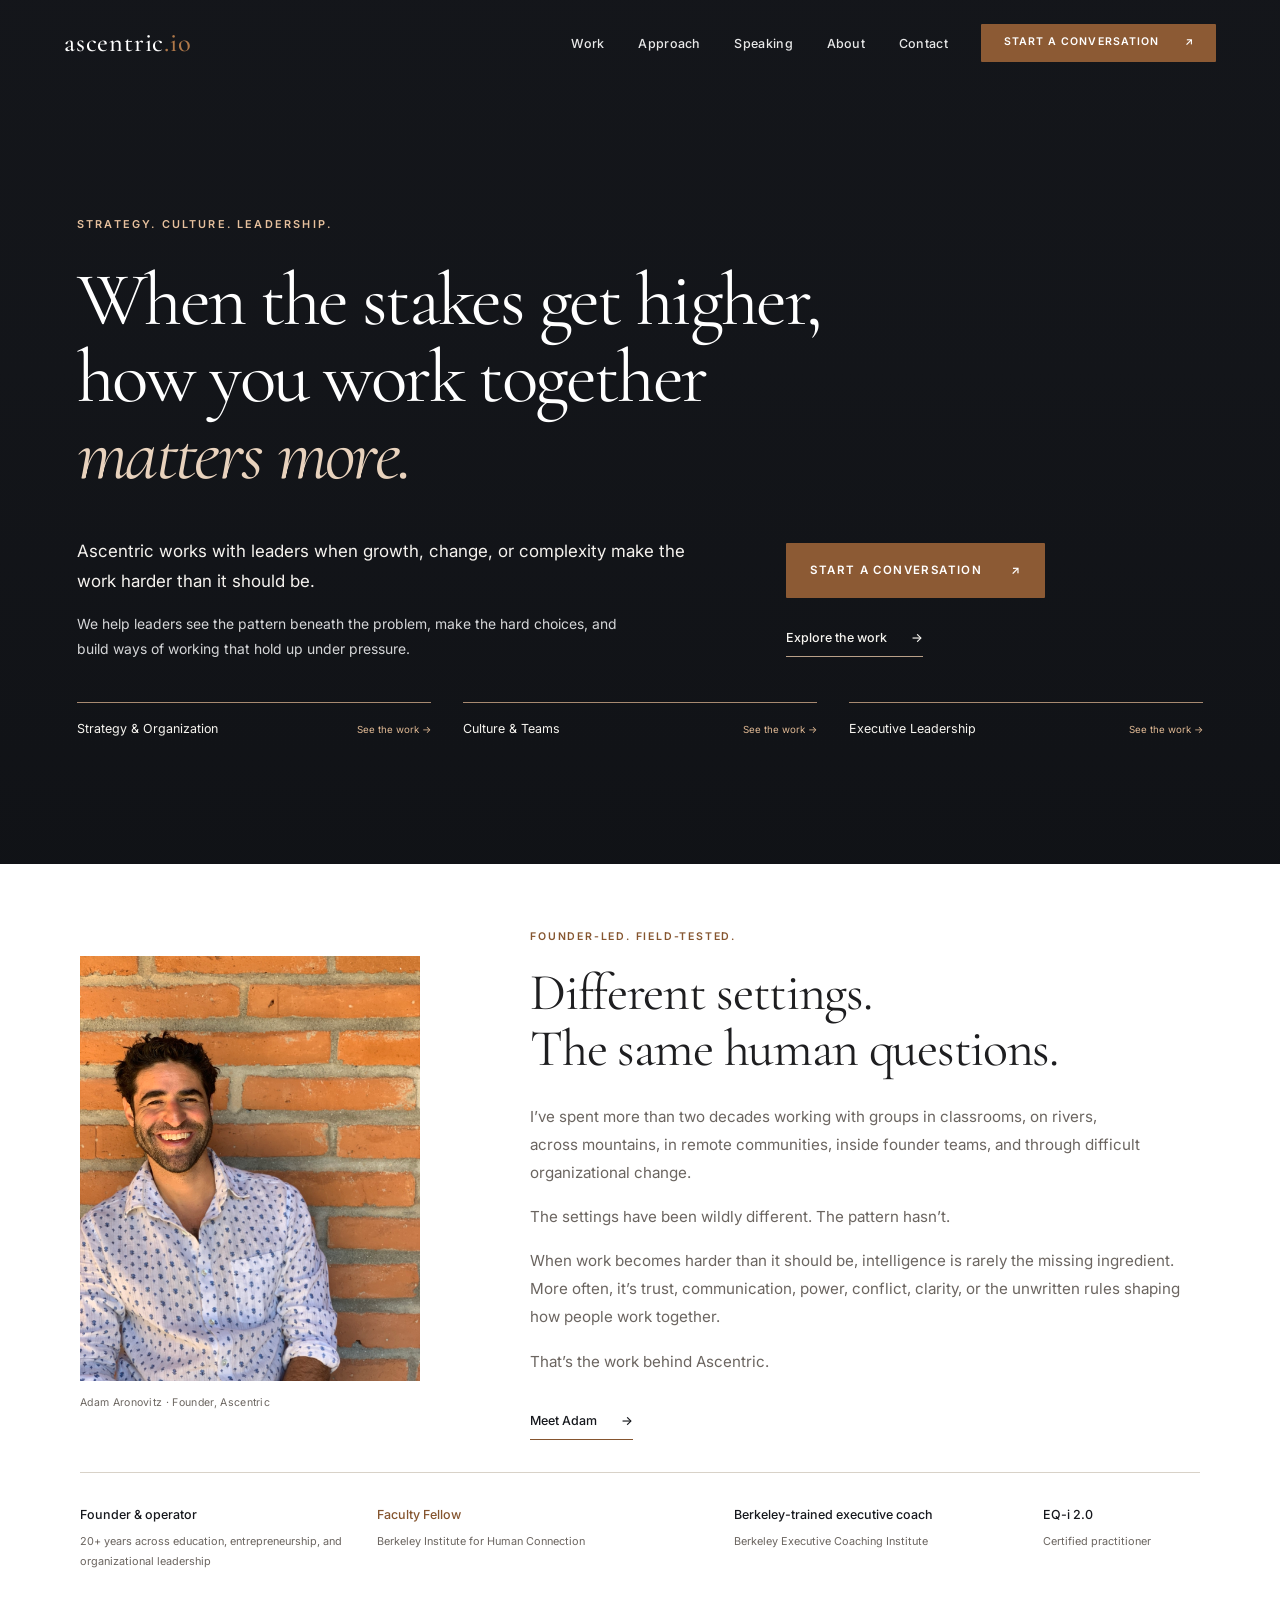
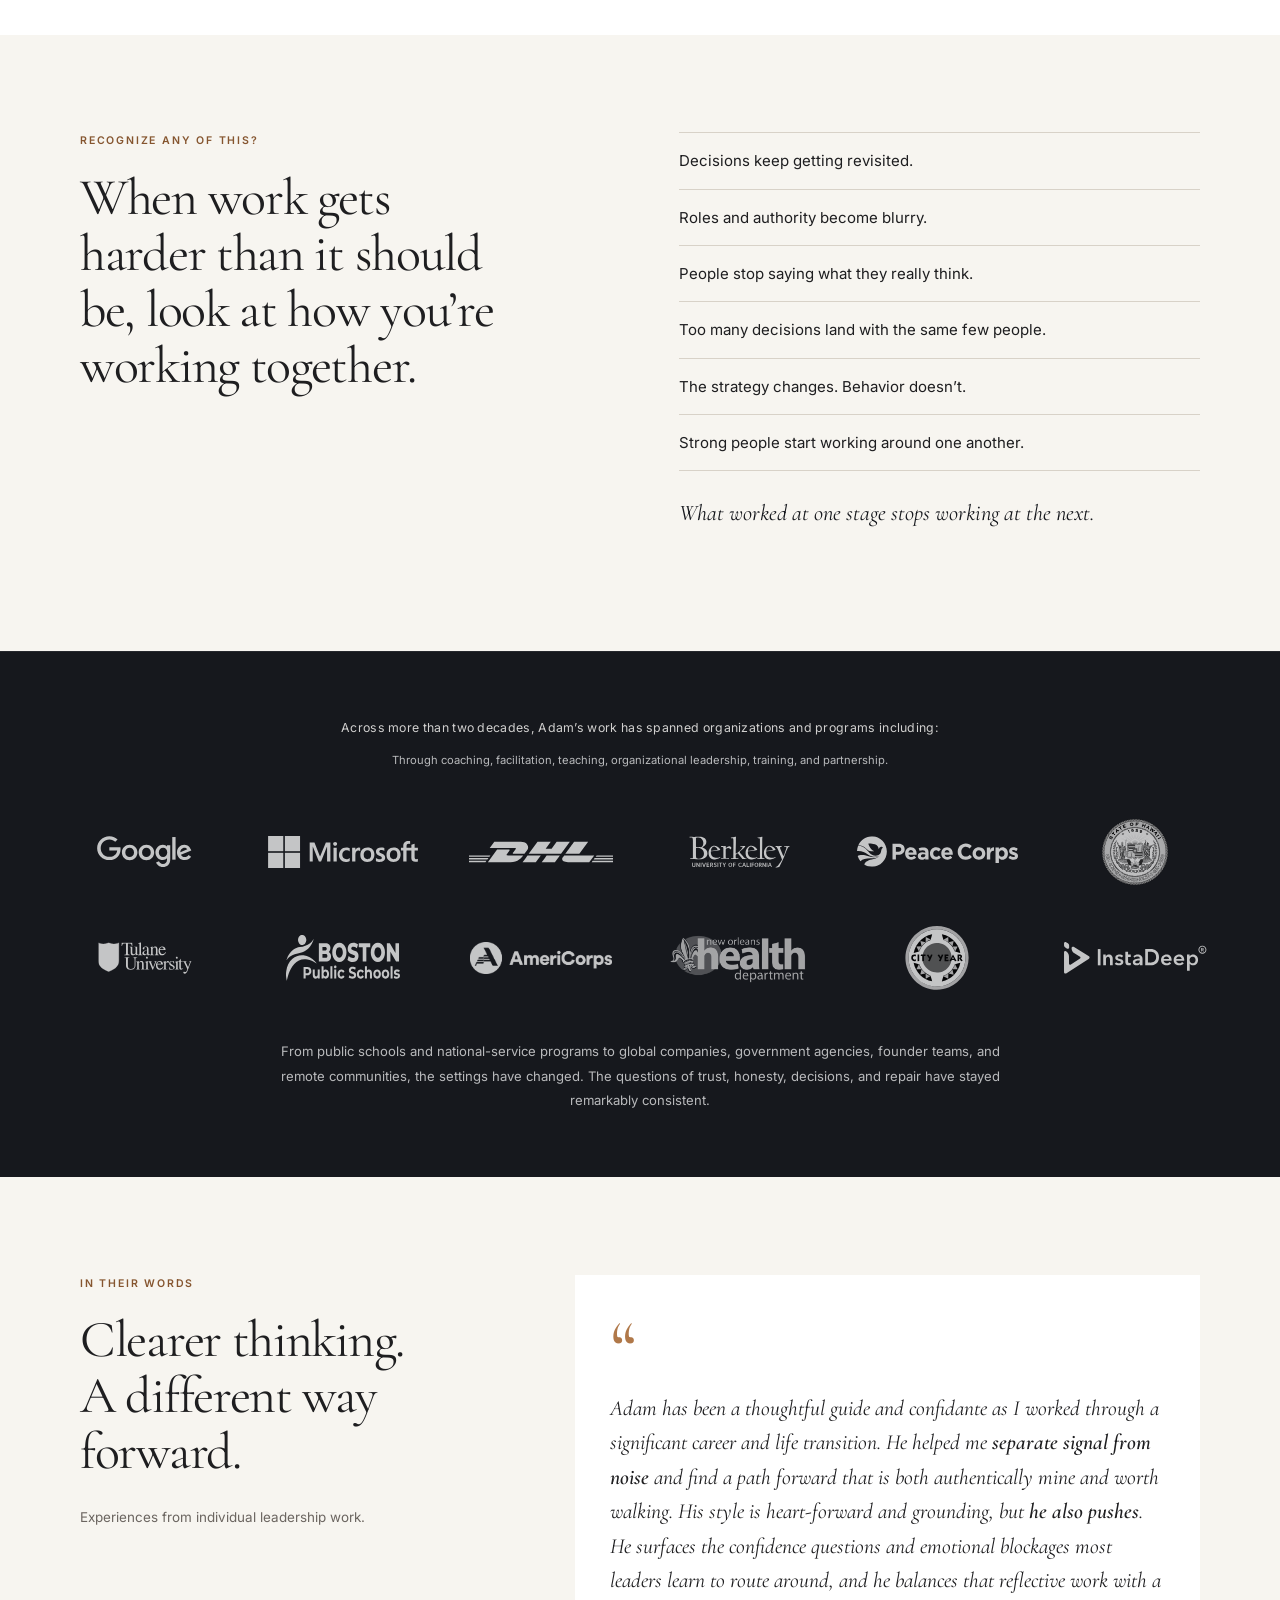
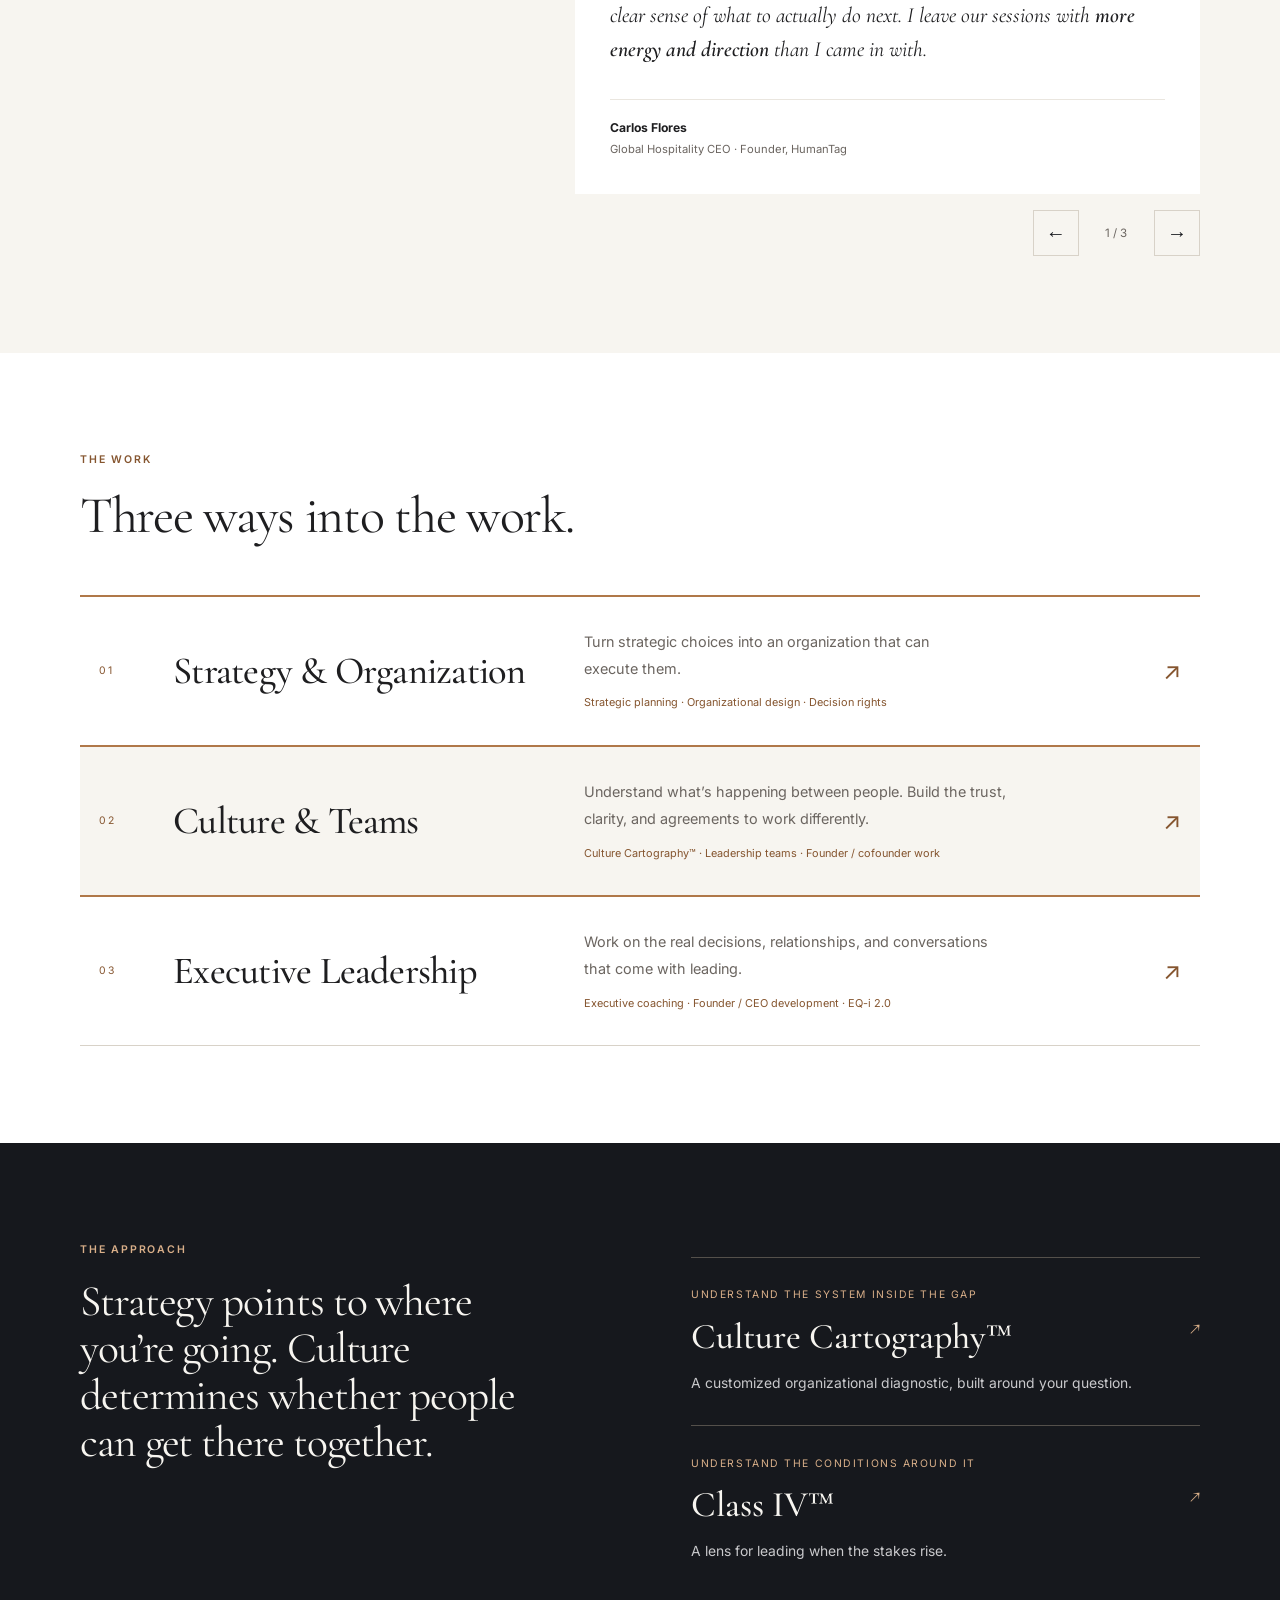
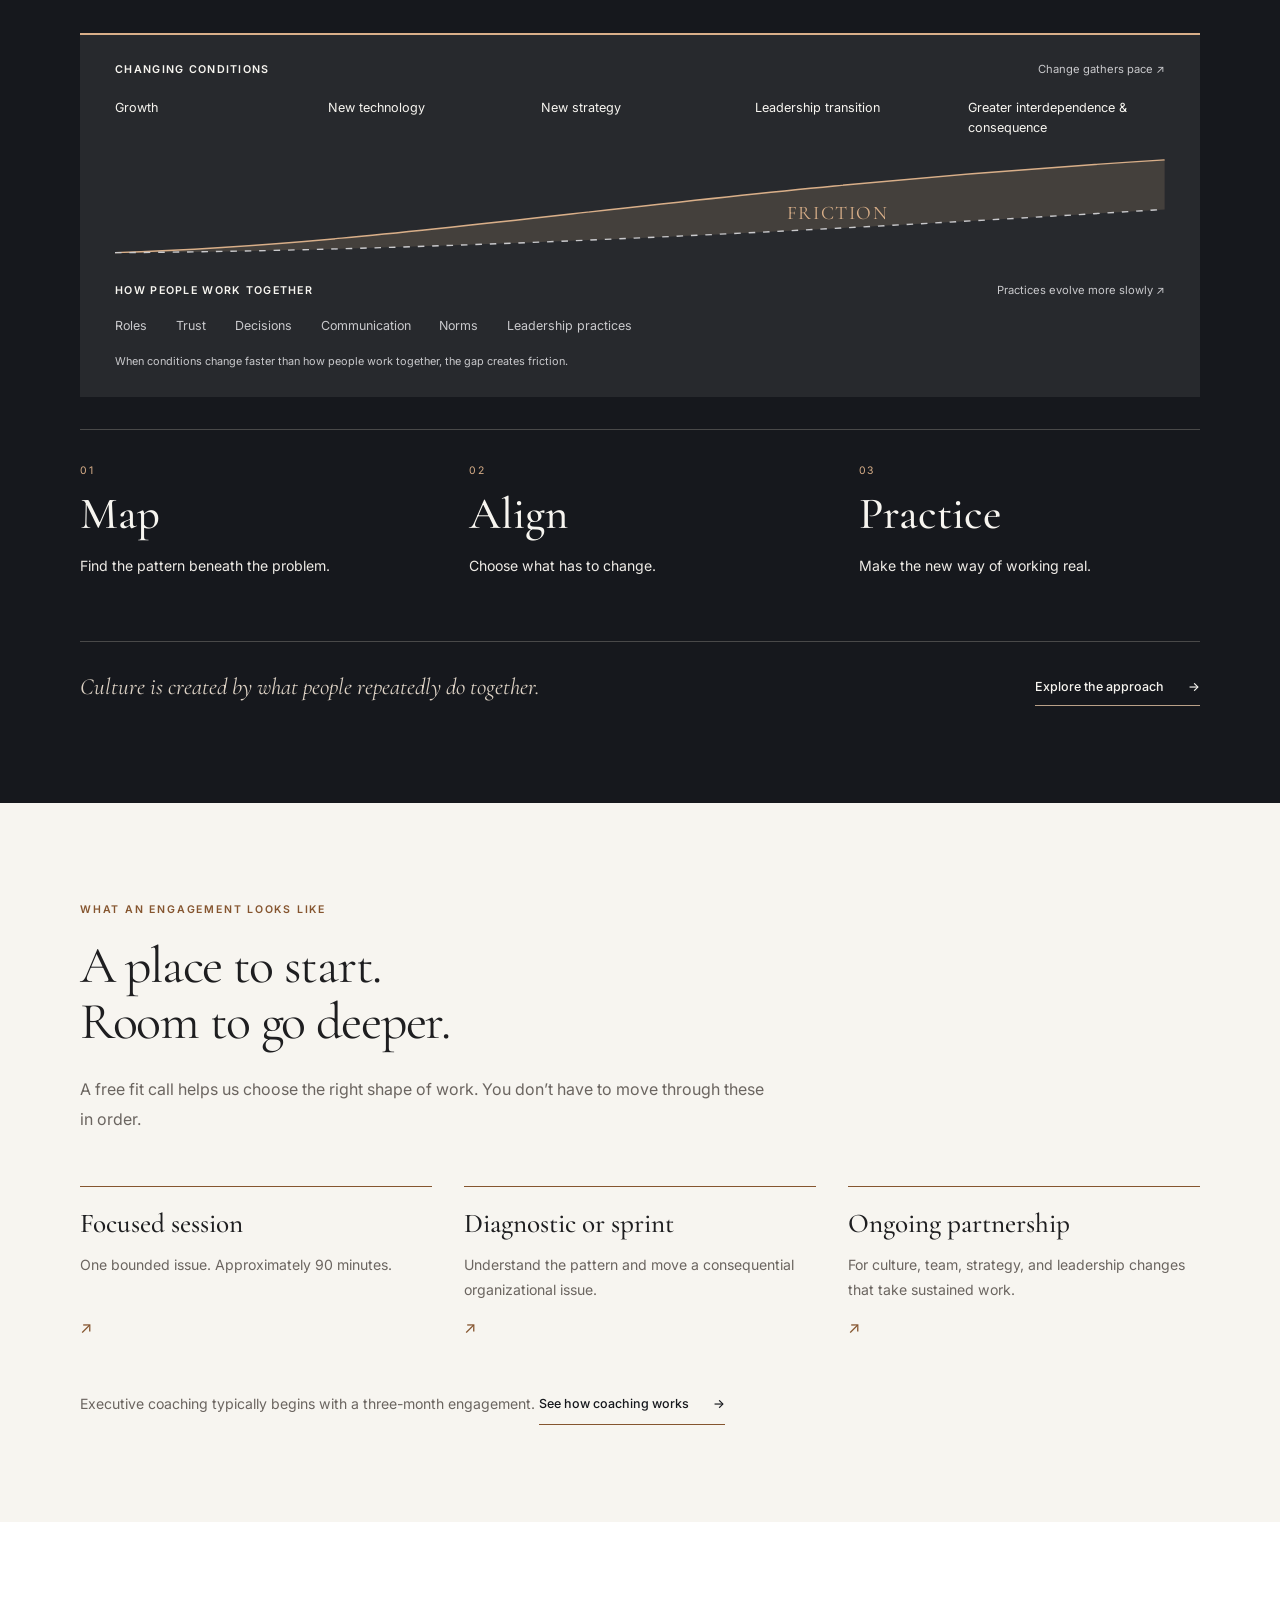
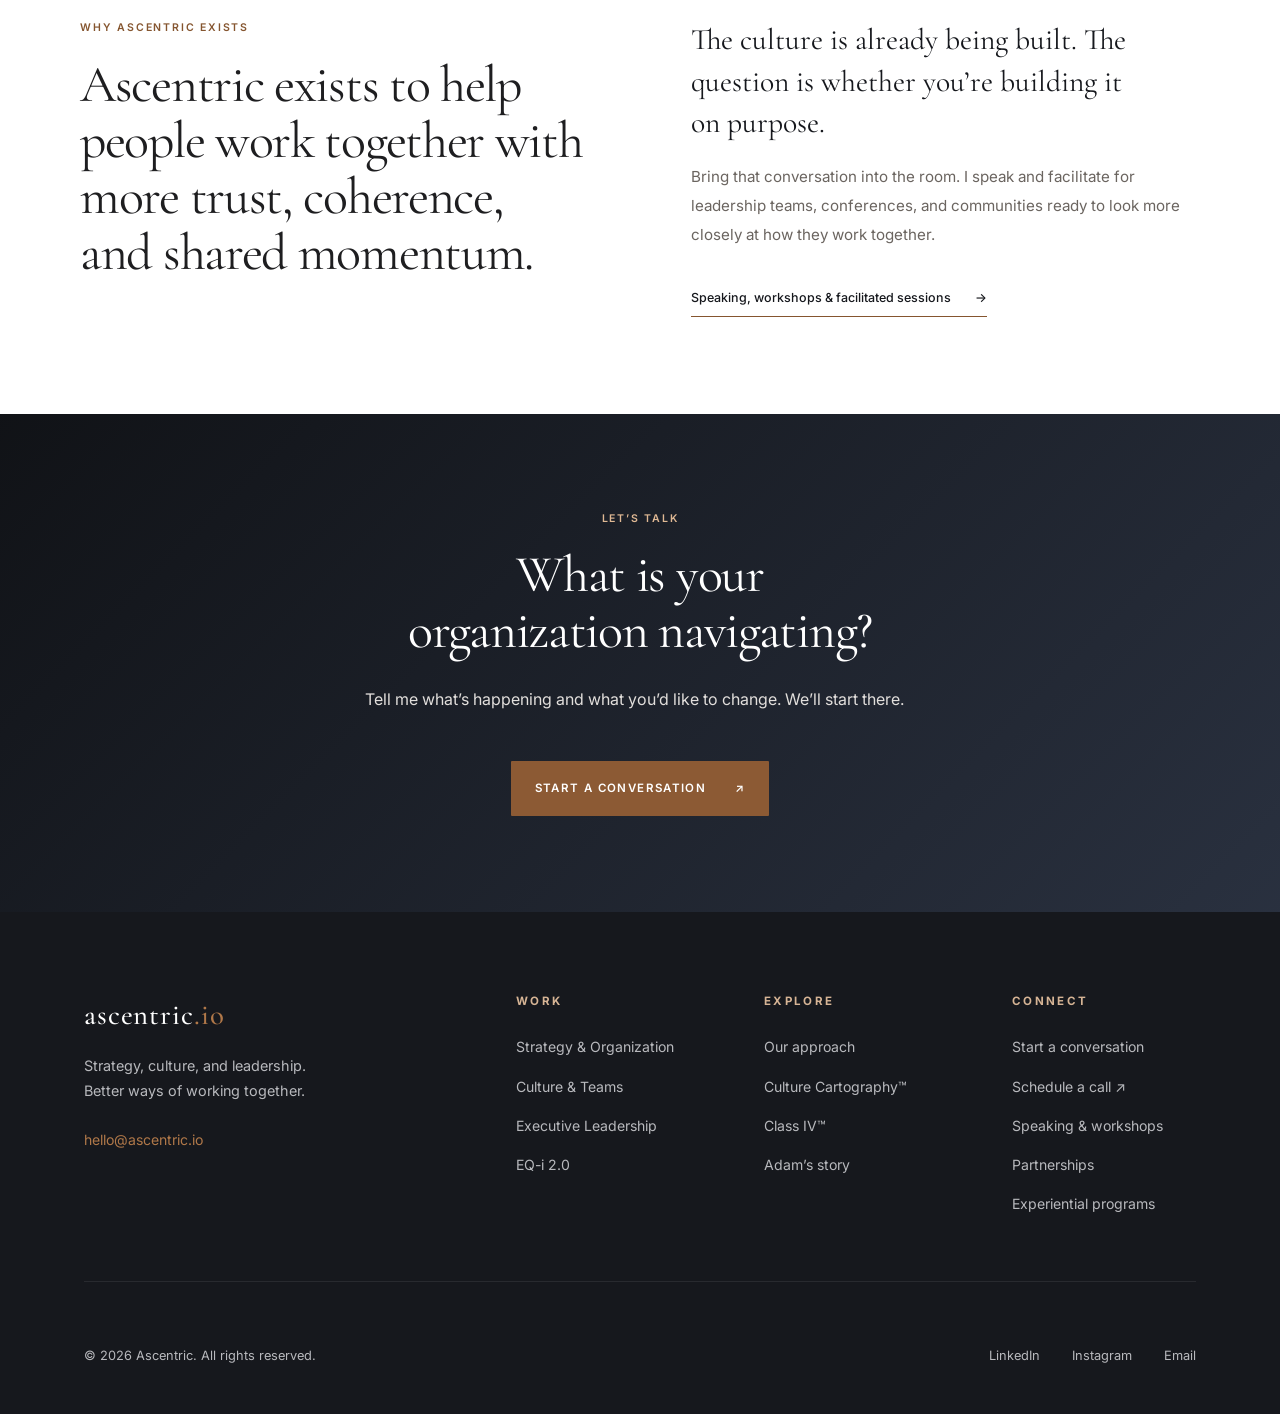
==== commit fe700227: "Complete final release check and relationship correction" ====
--- a/index.html
+++ b/index.html
@@ -90,7 +90,7 @@
 <div class="hero-bottom">
 <div>
 <p class="hero__sub">Ascentric works with leaders when growth, change, or complexity make the work harder than it should be.</p>
-<p class="hero-support">We help leaders see the pattern beneath the problem, make the hard choices, and change how the organization actually works together.</p>
+<p class="hero-support">We help leaders see the pattern beneath the problem, make the hard choices, and build ways of working that hold up under pressure.</p>
 </div>
 <div class="hero__actions">
 <a href="contact.html" class="btn btn--primary btn--lg">Start a conversation <span aria-hidden="true">↗</span>
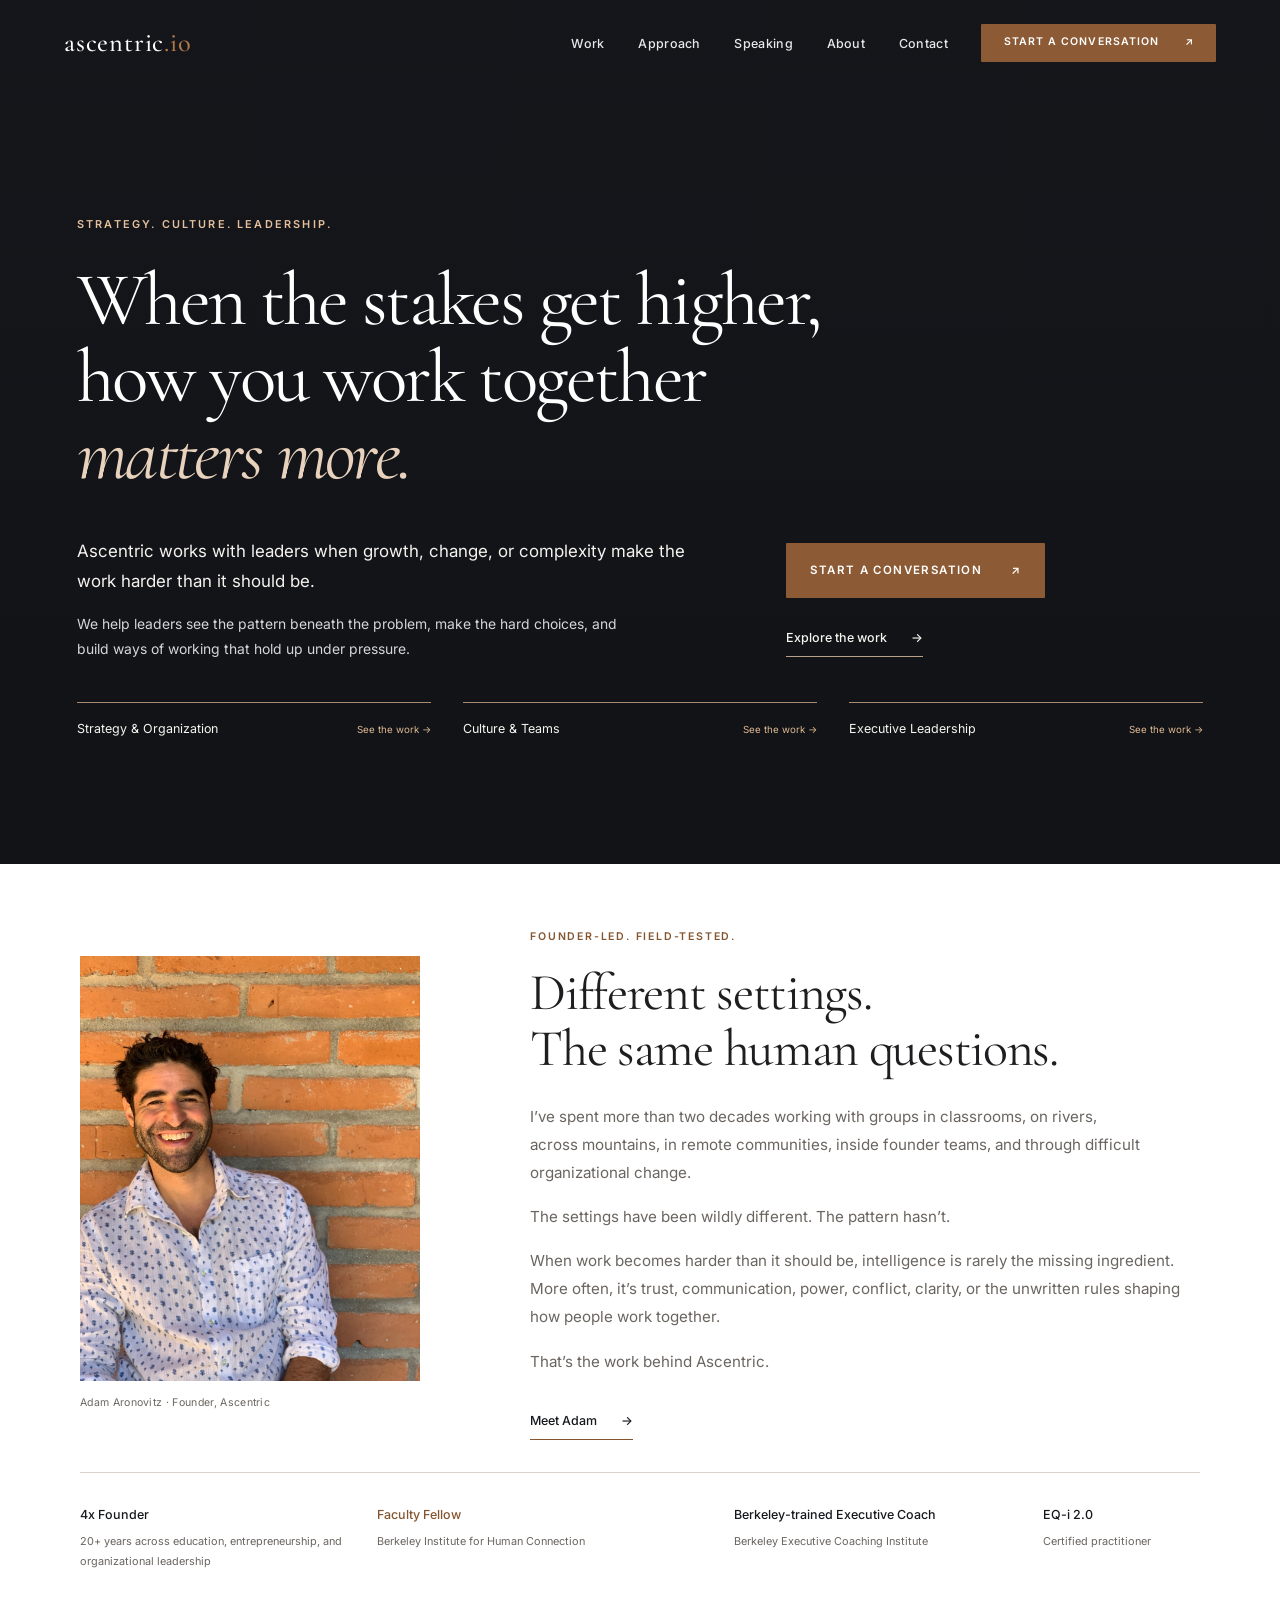
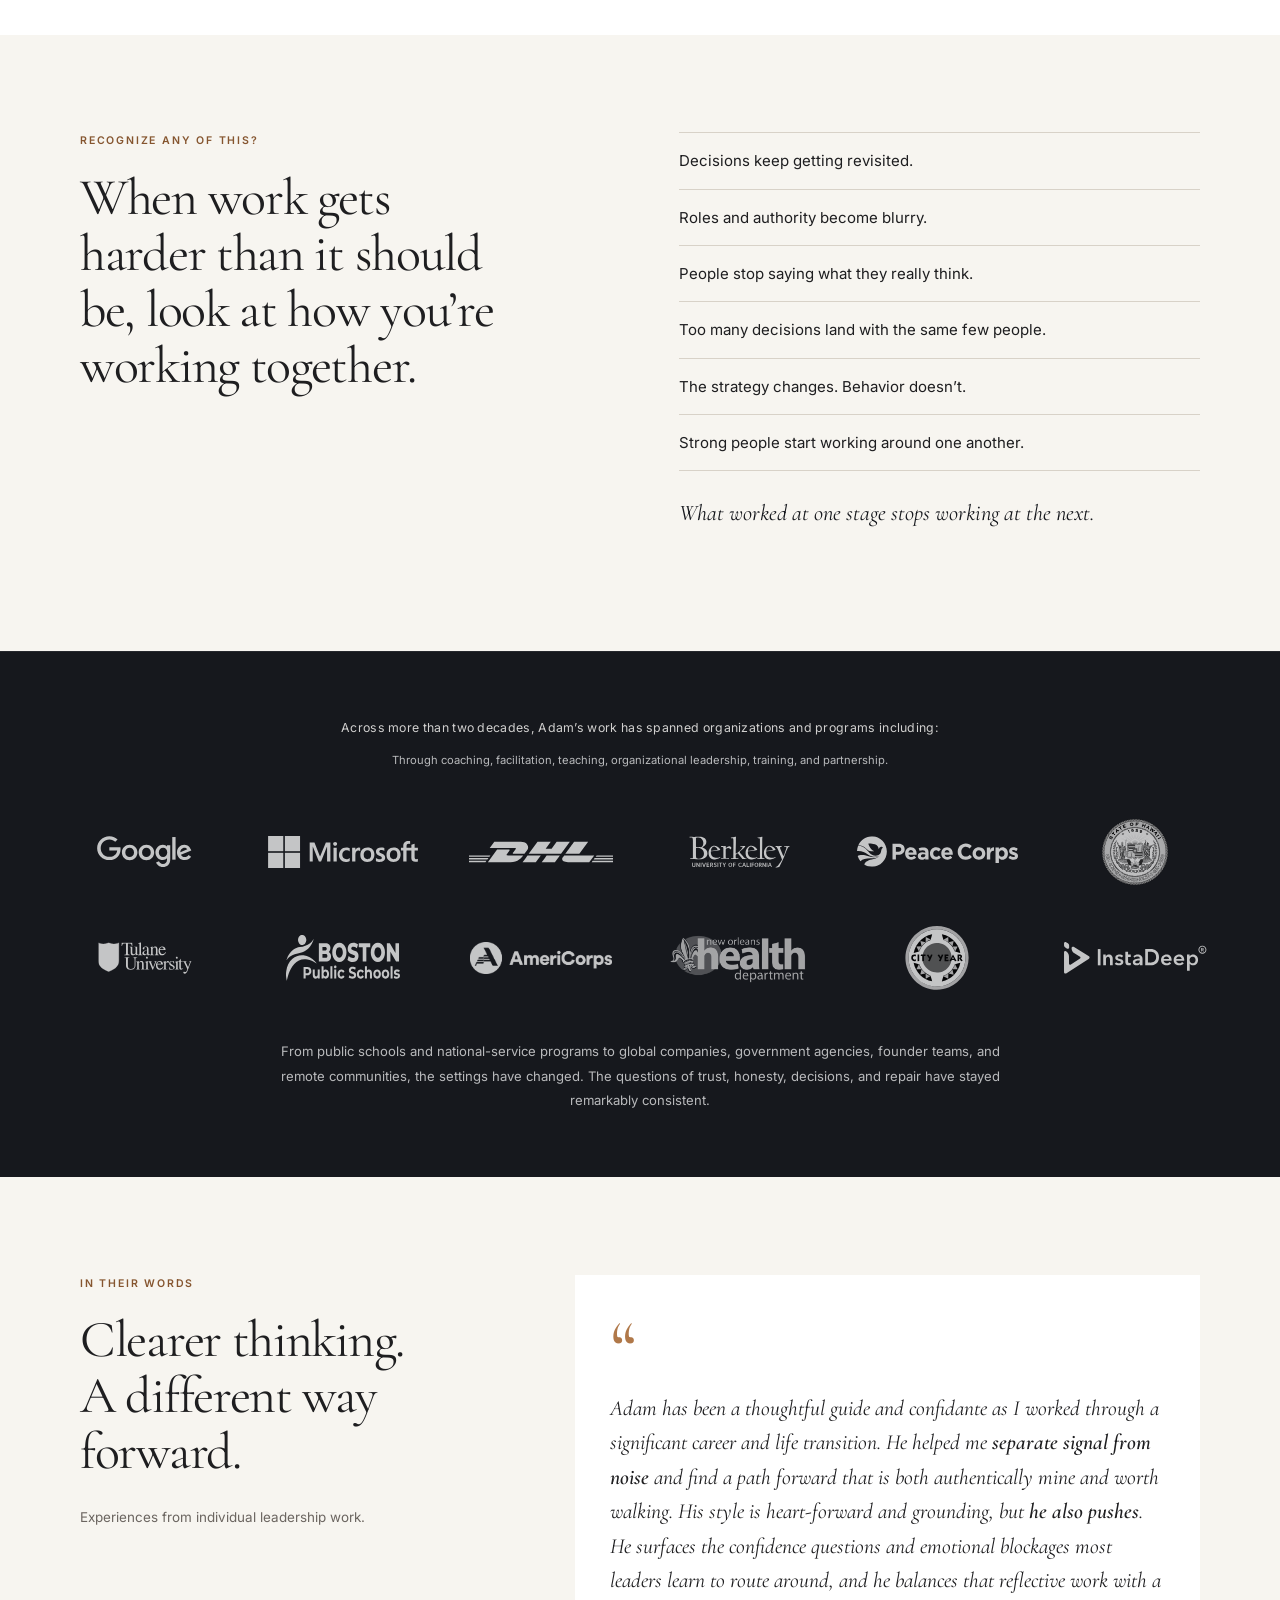
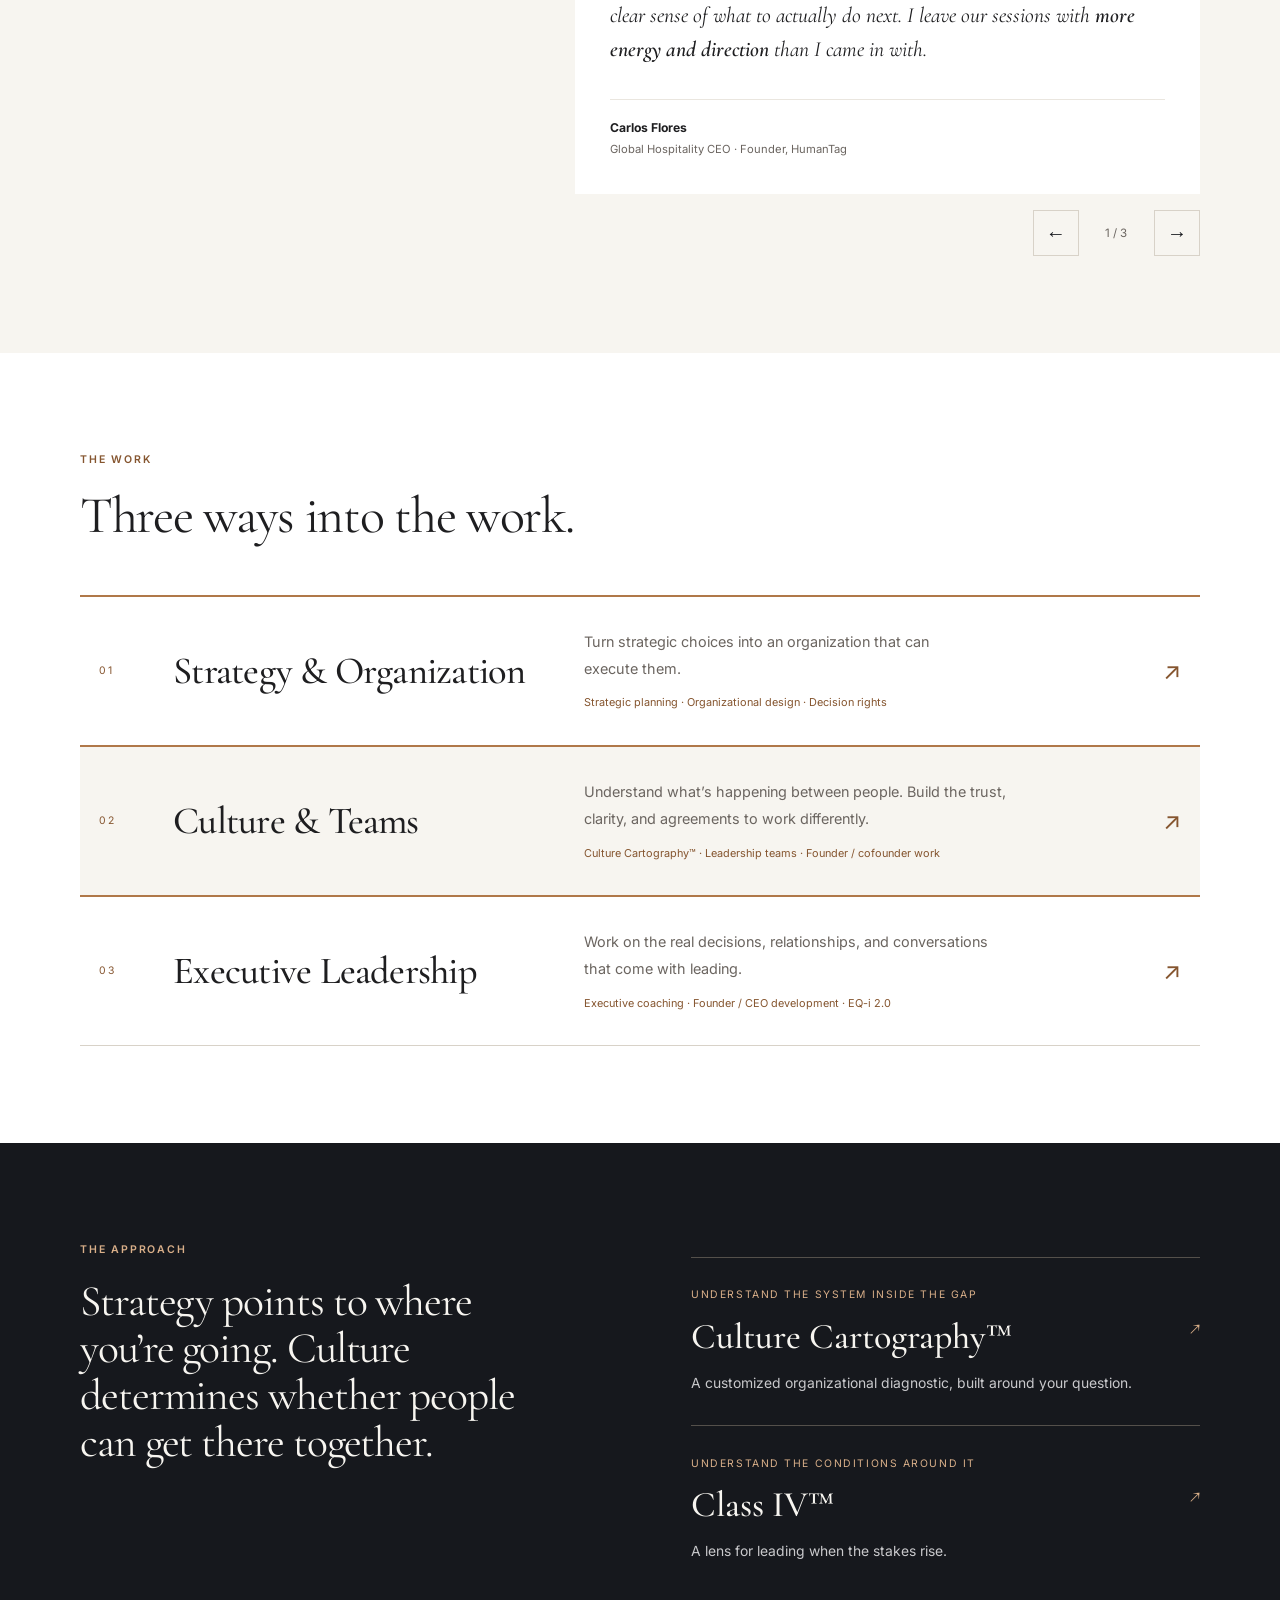
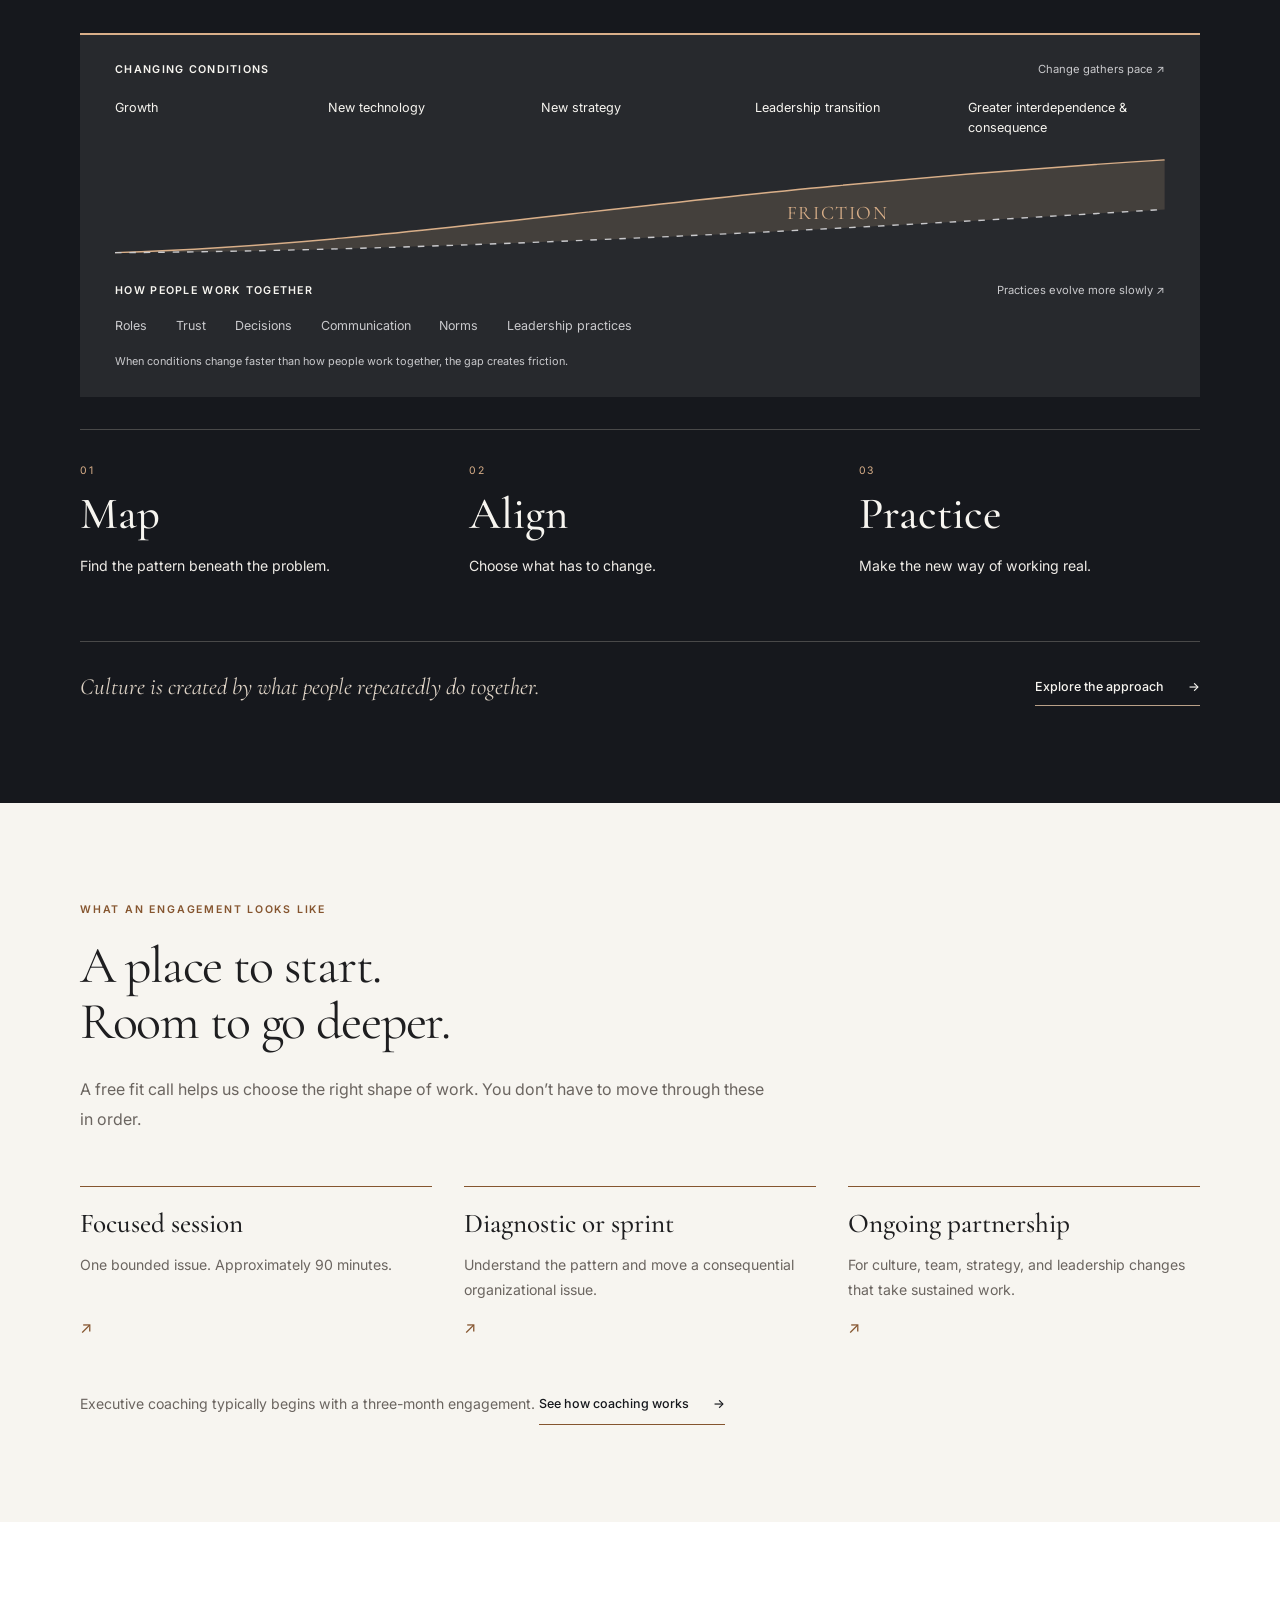
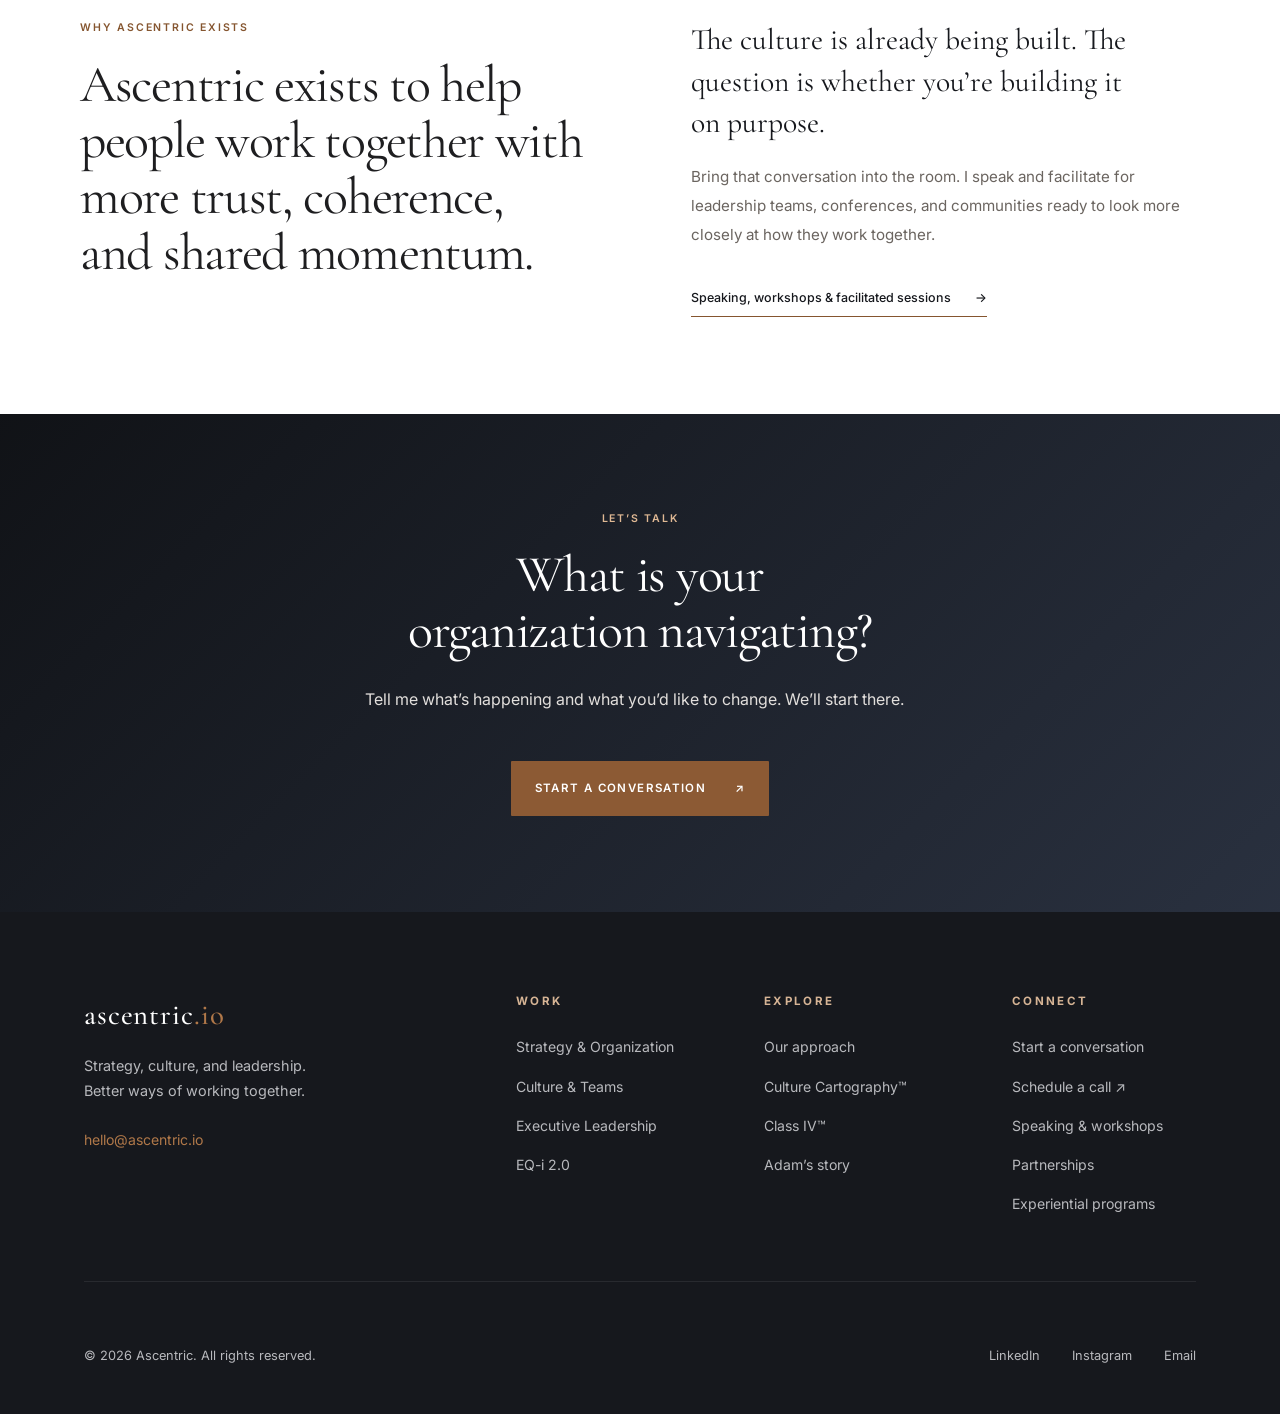
==== commit 566a9c40: "Finalize homepage founder and Executive Coach labels" ====
--- a/index.html
+++ b/index.html
@@ -156,9 +156,9 @@
 </a>
 </nav>
 <ul class="credibility-strip">
-<li><strong>Founder &amp; operator</strong><span>20+ years across education, entrepreneurship, and organizational leadership</span></li>
+<li><strong>4x Founder</strong><span>20+ years across education, entrepreneurship, and organizational leadership</span></li>
 <li class="credibility-affiliation"><strong>Faculty Fellow</strong><span>Berkeley Institute for Human Connection</span></li>
-<li><strong>Berkeley-trained executive coach</strong><span>Berkeley Executive Coaching Institute</span></li>
+<li><strong>Berkeley-trained Executive Coach</strong><span>Berkeley Executive Coaching Institute</span></li>
 <li><strong>EQ-i 2.0</strong><span>Certified practitioner</span></li>
 </ul>
 </div>
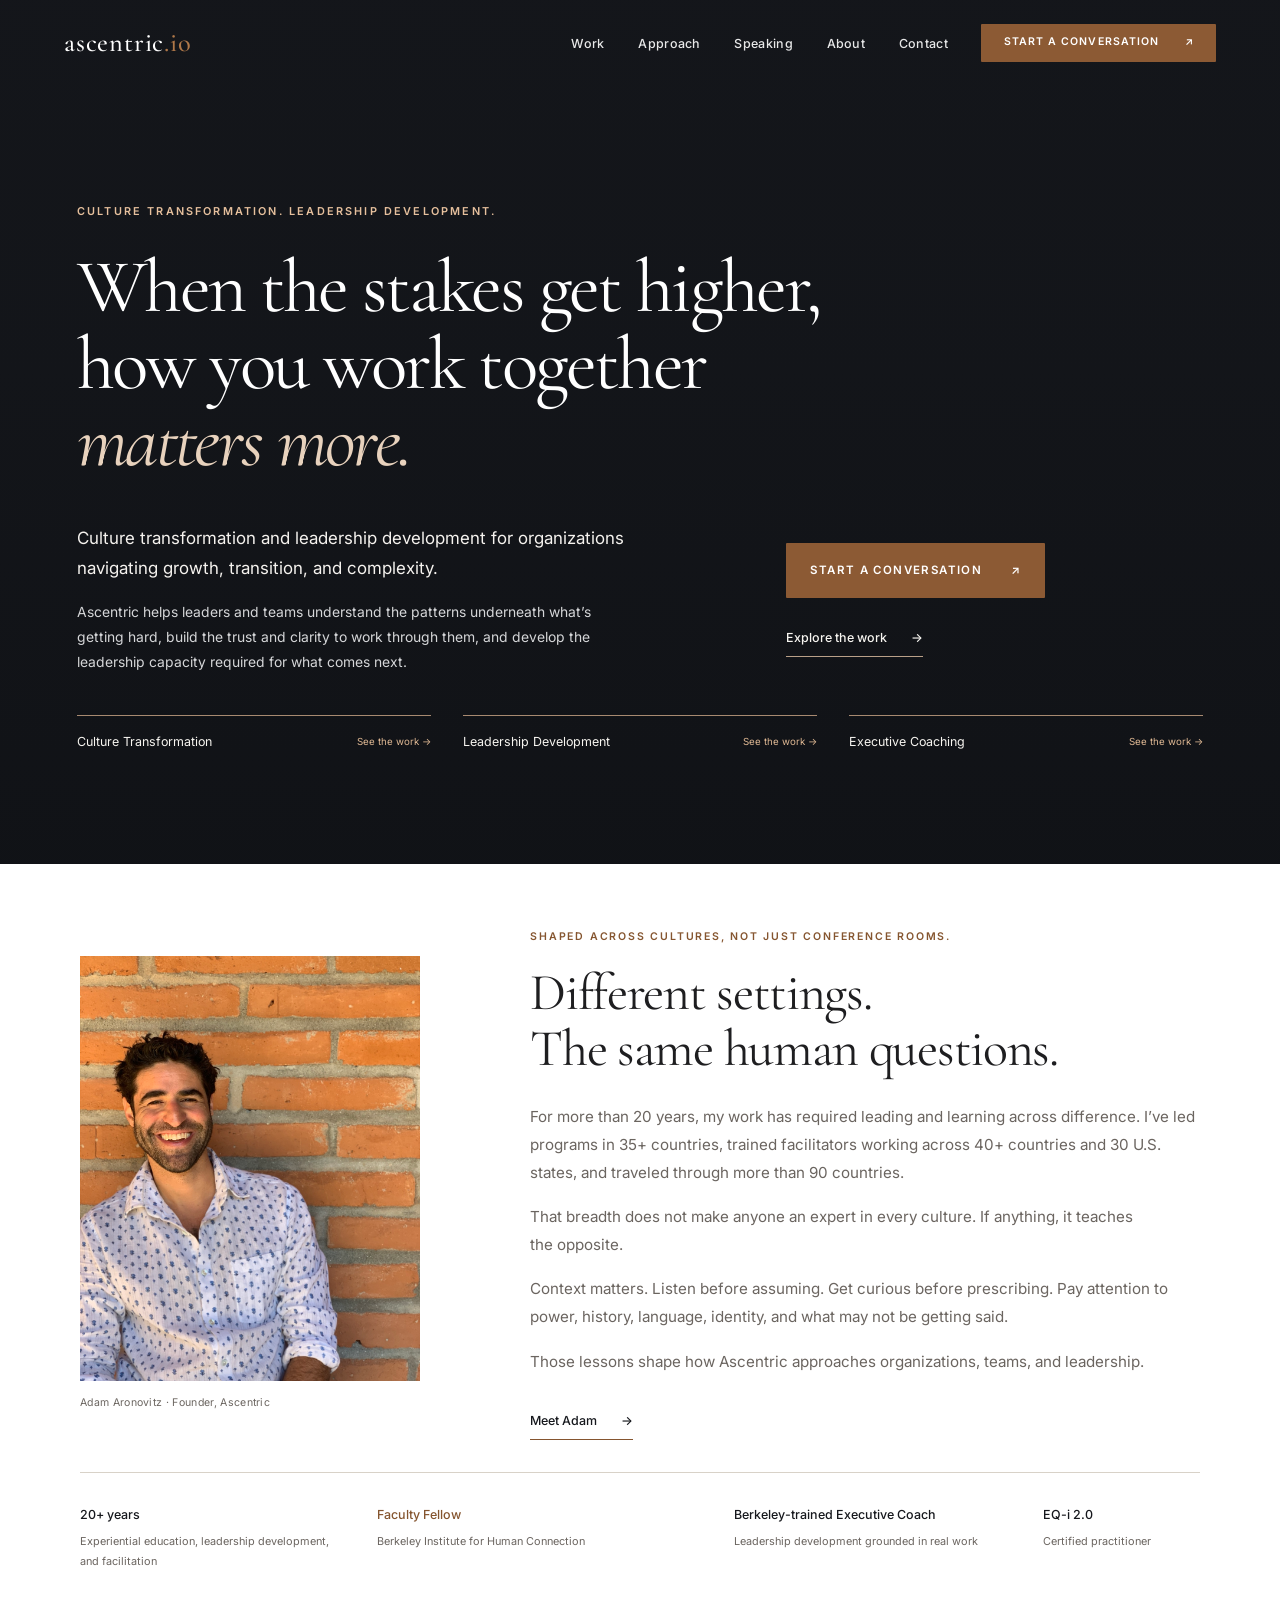
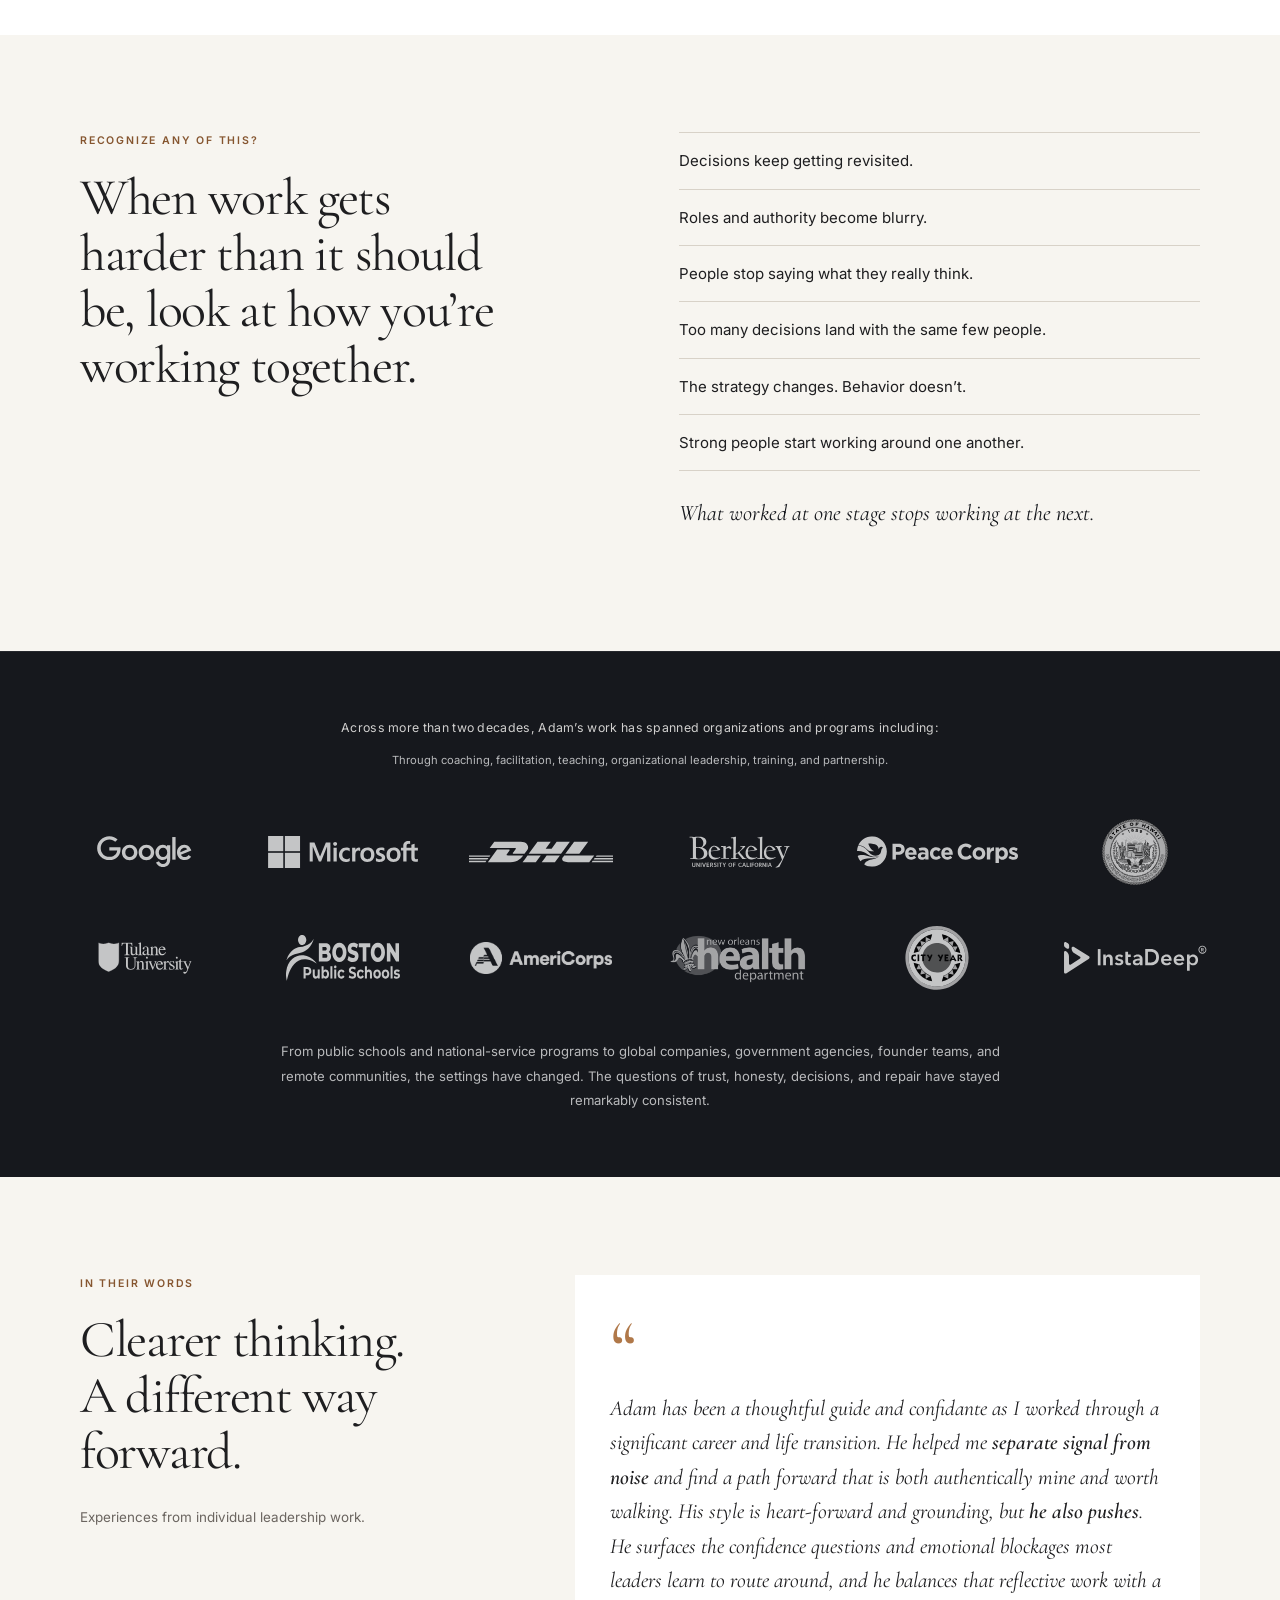
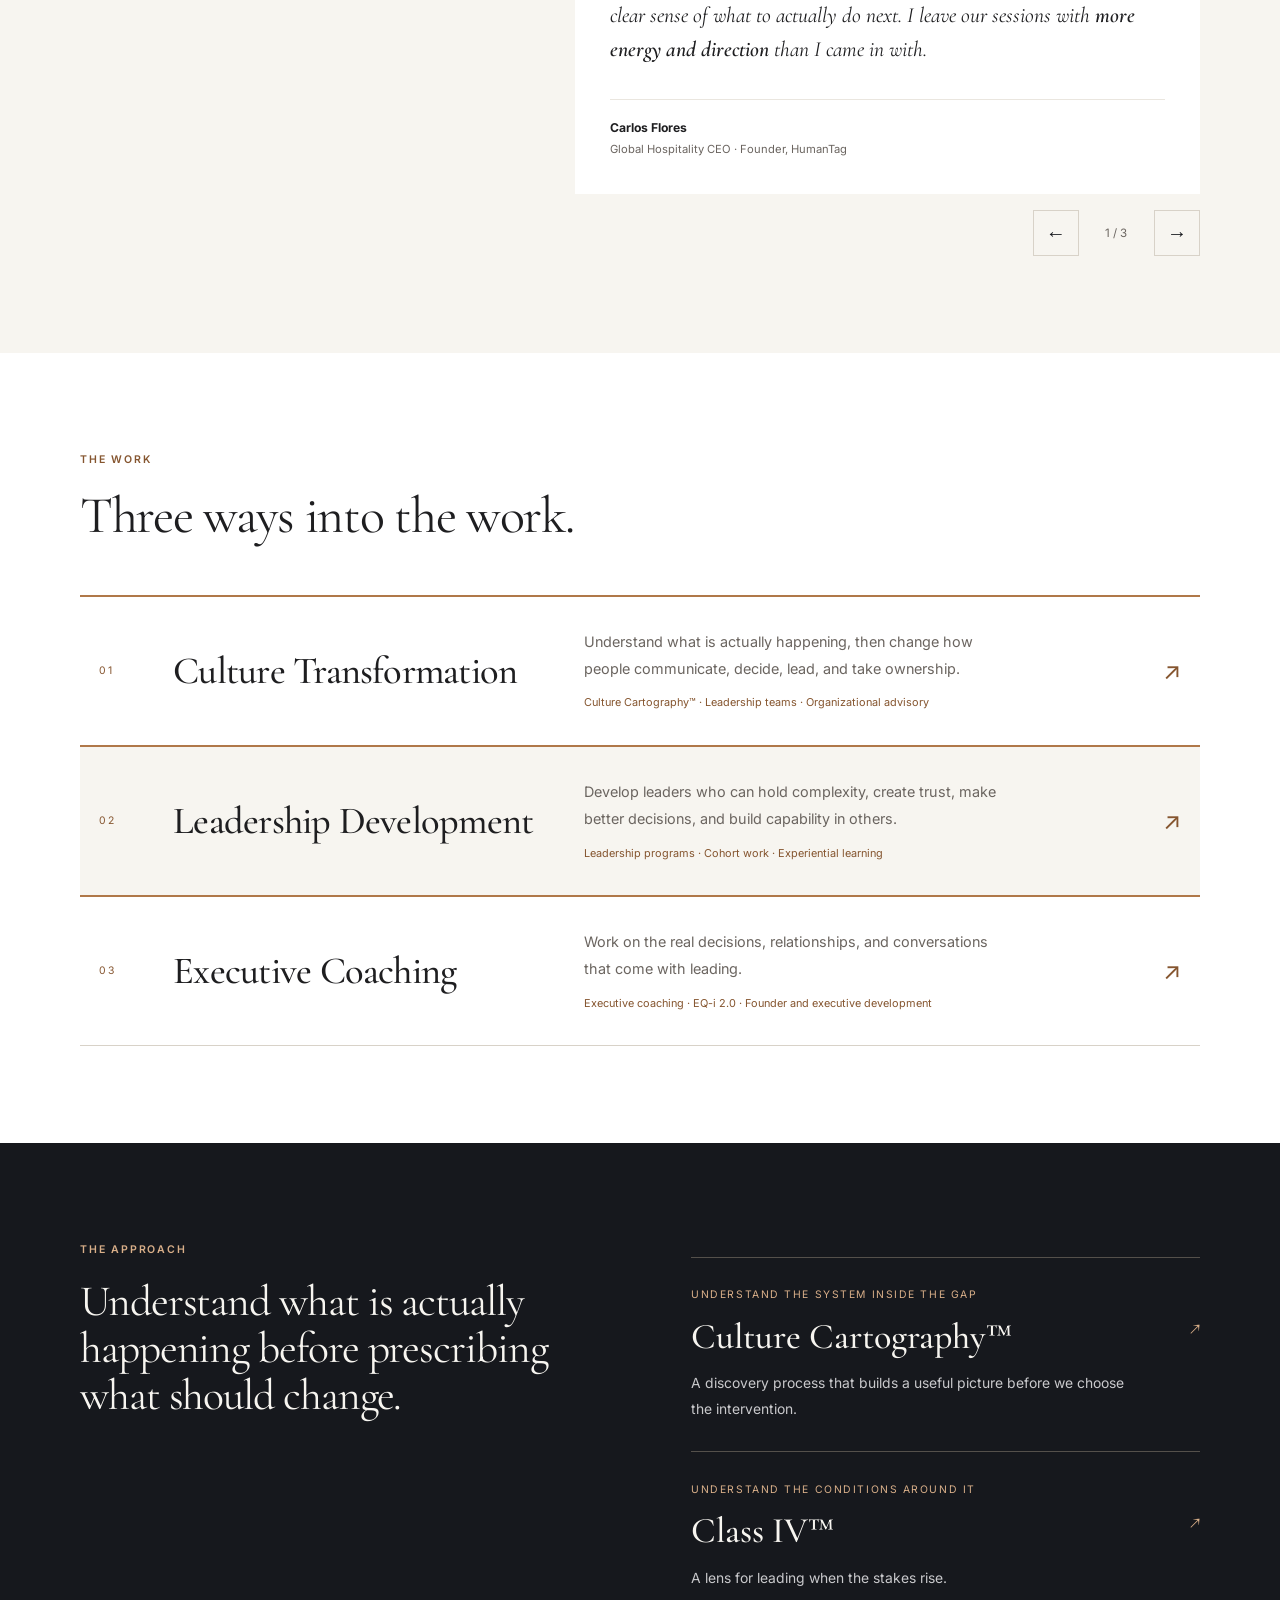
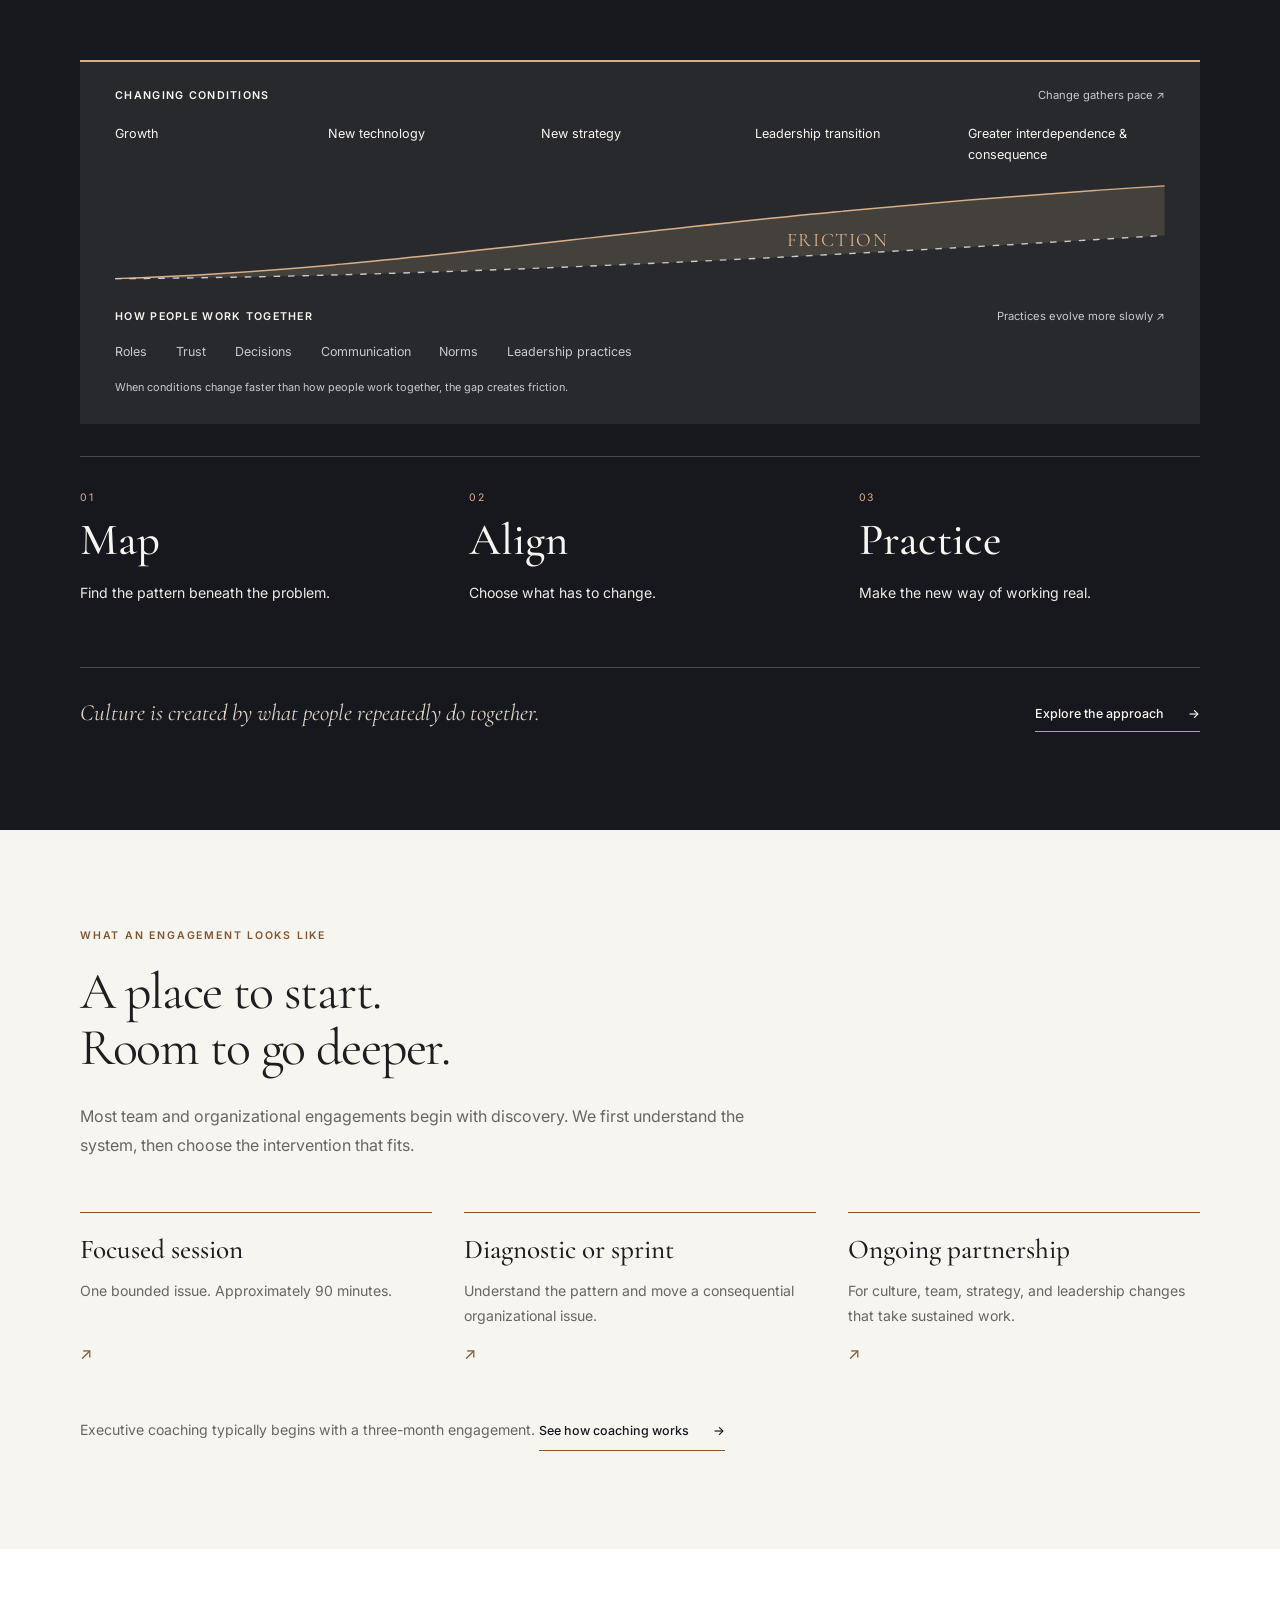
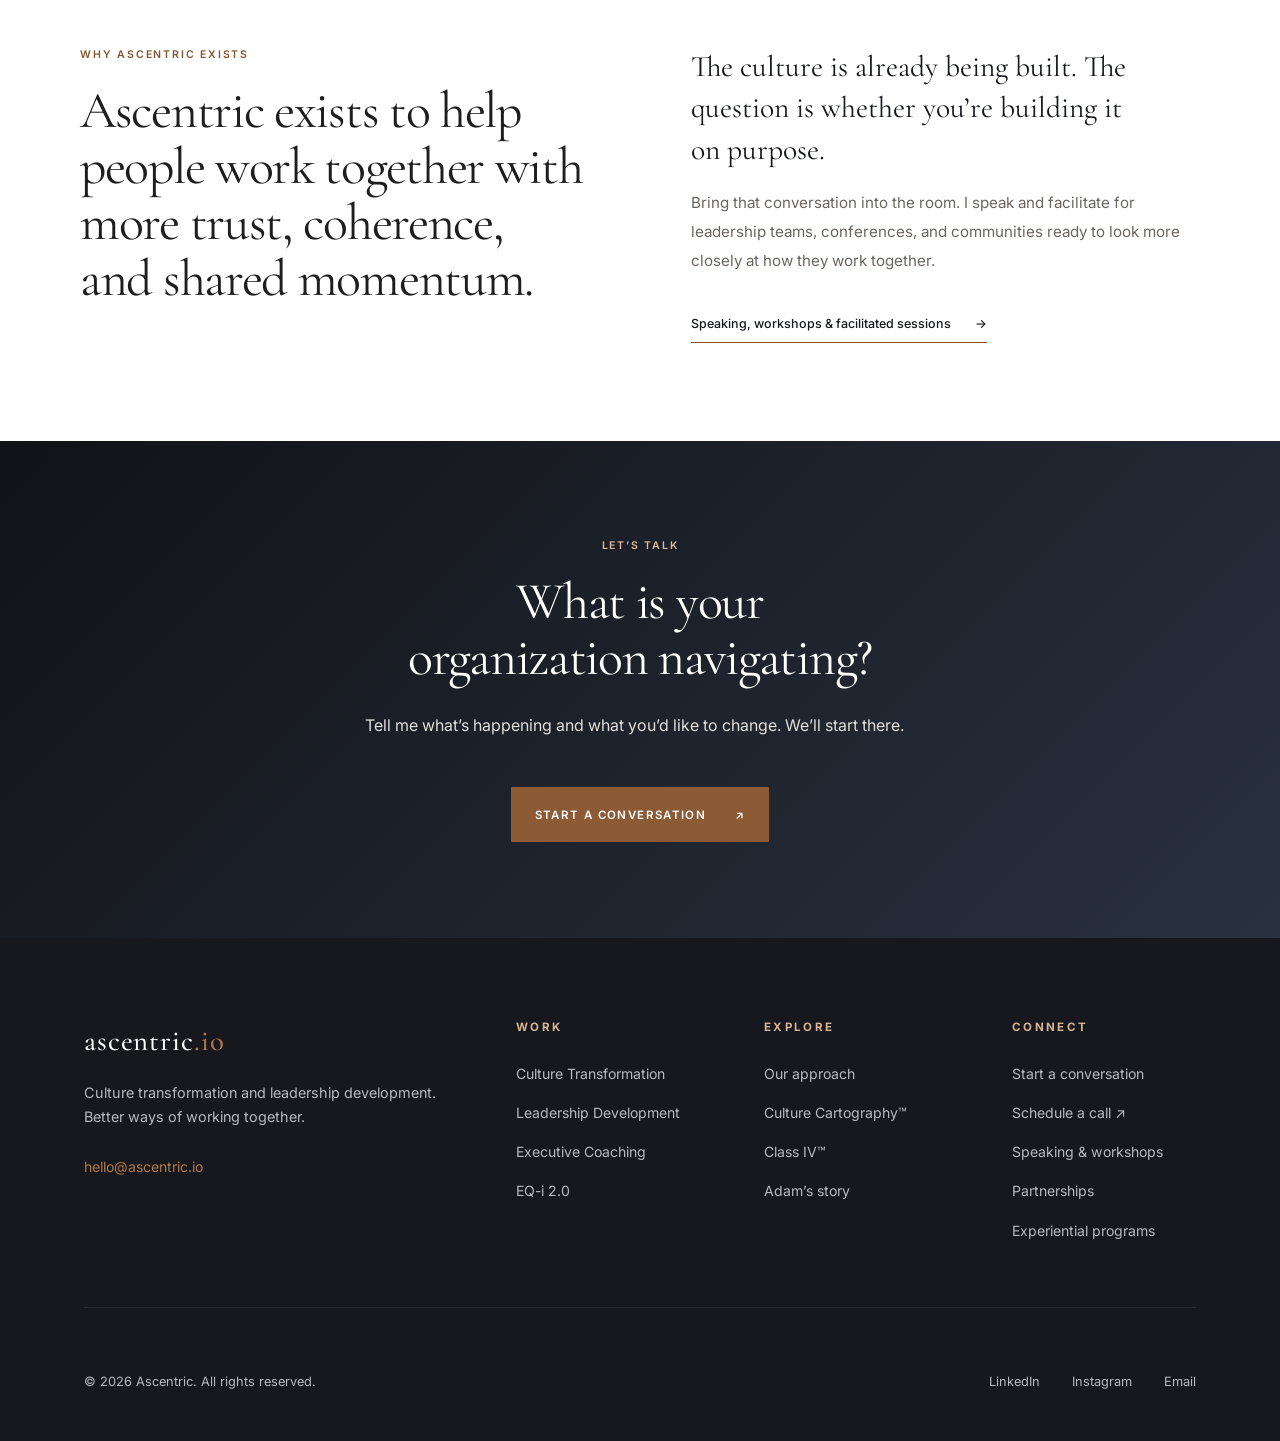
==== commit 2dd5445a: "Reposition Ascentric around culture and leadership" ====
--- a/index.html
+++ b/index.html
@@ -3,8 +3,8 @@
 <head>
 <meta charset="UTF-8">
 <meta name="viewport" content="width=device-width, initial-scale=1">
-<meta name="description" content="Founder-led strategy, culture, and leadership work with Adam Aronovitz. See the pattern beneath the problem and change how your organization works together.">
-<title>Ascentric | Strategy, Culture &amp; Leadership</title>
+<meta name="description" content="Culture transformation and leadership development for organizations navigating growth, transition, and complexity.">
+<title>Ascentric | Culture Transformation &amp; Leadership Development</title>
 <link rel="canonical" href="https://ascentric.io/">
 <link rel="icon" href="favicon.ico" sizes="any">
 <link rel="icon" type="image/png" sizes="32x32" href="assets/icons/favicon-32.png">
@@ -15,16 +15,16 @@
 <meta property="og:site_name" content="Ascentric">
 <meta property="og:locale" content="en_US">
 <meta property="og:url" content="https://ascentric.io/">
-<meta property="og:title" content="Ascentric | Strategy, Culture &amp; Leadership">
-<meta property="og:description" content="Founder-led strategy, culture, and leadership work with Adam Aronovitz. See the pattern beneath the problem and change how your organization works together.">
+<meta property="og:title" content="Ascentric | Culture Transformation &amp; Leadership Development">
+<meta property="og:description" content="Culture transformation and leadership development for organizations navigating growth, transition, and complexity.">
 <meta property="og:image" content="https://ascentric.io/assets/social/ascentric-share.png">
 <meta property="og:image:type" content="image/png">
 <meta property="og:image:width" content="1200">
 <meta property="og:image:height" content="630">
 <meta property="og:image:alt" content="Ascentric. When the stakes get higher, how you work together matters more. Strategy. Culture. Leadership.">
 <meta name="twitter:card" content="summary_large_image">
-<meta name="twitter:title" content="Ascentric | Strategy, Culture &amp; Leadership">
-<meta name="twitter:description" content="Founder-led strategy, culture, and leadership work with Adam Aronovitz. See the pattern beneath the problem and change how your organization works together.">
+<meta name="twitter:title" content="Ascentric | Culture Transformation &amp; Leadership Development">
+<meta name="twitter:description" content="Culture transformation and leadership development for organizations navigating growth, transition, and complexity.">
 <meta name="twitter:image" content="https://ascentric.io/assets/social/ascentric-share.png">
 <meta name="twitter:image:alt" content="Ascentric. When the stakes get higher, how you work together matters more. Strategy. Culture. Leadership.">
 
@@ -83,14 +83,14 @@
 <div class="hero__overlay" aria-hidden="true">
 </div>
 <div class="hero__content">
-<p class="hero__eyebrow">Strategy. Culture. Leadership.</p>
+<p class="hero__eyebrow">Culture transformation. Leadership development.</p>
 <h1 class="hero__heading" id="home-title">When the stakes get higher,<br> how you work together<br>
 <em>matters more.</em>
 </h1>
 <div class="hero-bottom">
 <div>
-<p class="hero__sub">Ascentric works with leaders when growth, change, or complexity make the work harder than it should be.</p>
-<p class="hero-support">We help leaders see the pattern beneath the problem, make the hard choices, and build ways of working that hold up under pressure.</p>
+<p class="hero__sub">Culture transformation and leadership development for organizations navigating growth, transition, and complexity.</p>
+<p class="hero-support">Ascentric helps leaders and teams understand the patterns underneath what’s getting hard, build the trust and clarity to work through them, and develop the leadership capacity required for what comes next.</p>
 </div>
 <div class="hero__actions">
 <a href="contact.html" class="btn btn--primary btn--lg">Start a conversation <span aria-hidden="true">↗</span>
@@ -100,18 +100,18 @@
 </div>
 </div>
 <nav class="hero-doors" aria-label="Explore our practices">
-<a href="services.html#strategy">
-<span>Strategy &amp; Organization</span>
+<a href="services.html#culture">
+<span>Culture Transformation</span>
 <span class="door-hint">See the work <span aria-hidden="true">→</span>
 </span>
 </a>
-<a href="services.html#culture">
-<span>Culture &amp; Teams</span>
+<a href="services.html#leadership-development">
+<span>Leadership Development</span>
 <span class="door-hint">See the work <span aria-hidden="true">→</span>
 </span>
 </a>
-<a href="services.html#leadership">
-<span>Executive Leadership</span>
+<a href="services.html#coaching">
+<span>Executive Coaching</span>
 <span class="door-hint">See the work <span aria-hidden="true">→</span>
 </span>
 </a>
@@ -126,39 +126,39 @@
 <figcaption>Adam Aronovitz · Founder, Ascentric</figcaption>
 </figure>
 <div>
-<p class="eyebrow">Founder-led. Field-tested.</p>
+<p class="eyebrow">Shaped across cultures, not just conference rooms.</p>
 <h2>Different settings.<br>The same human questions.</h2>
 <div class="founder-story">
-<p>I’ve spent more than two decades working with groups in classrooms, on rivers, across mountains, in remote communities, inside founder teams, and through difficult organizational change.</p>
-<p>The settings have been wildly different. The pattern hasn’t.</p>
-<p>When work becomes harder than it should be, intelligence is rarely the missing ingredient. More often, it’s trust, communication, power, conflict, clarity, or the unwritten rules shaping how people work together.</p>
-<p>That’s the work behind Ascentric.</p>
+<p>For more than 20 years, my work has required leading and learning across difference. I’ve led programs in 35+ countries, trained facilitators working across 40+ countries and 30 U.S. states, and traveled through more than 90 countries.</p>
+<p>That breadth does not make anyone an expert in every culture. If anything, it teaches the opposite.</p>
+<p>Context matters. Listen before assuming. Get curious before prescribing. Pay attention to power, history, language, identity, and what may not be getting said.</p>
+<p>Those lessons shape how Ascentric approaches organizations, teams, and leadership.</p>
 </div>
 <a class="text-link" href="about.html">Meet Adam <span aria-hidden="true">→</span>
 </a>
 </div>
 </div>
 <nav class="hero-doors practice-doors-mobile" aria-label="Explore the practices">
-<a href="services.html#strategy">
-<span>Strategy &amp; Organization</span>
+<a href="services.html#culture">
+<span>Culture Transformation</span>
 <span class="door-hint">See the work <span aria-hidden="true">→</span>
 </span>
 </a>
-<a href="services.html#culture">
-<span>Culture &amp; Teams</span>
+<a href="services.html#leadership-development">
+<span>Leadership Development</span>
 <span class="door-hint">See the work <span aria-hidden="true">→</span>
 </span>
 </a>
-<a href="services.html#leadership">
-<span>Executive Leadership</span>
+<a href="services.html#coaching">
+<span>Executive Coaching</span>
 <span class="door-hint">See the work <span aria-hidden="true">→</span>
 </span>
 </a>
 </nav>
 <ul class="credibility-strip">
-<li><strong>4x Founder</strong><span>20+ years across education, entrepreneurship, and organizational leadership</span></li>
-<li class="credibility-affiliation"><strong>Faculty Fellow</strong><span>Berkeley Institute for Human Connection</span></li>
-<li><strong>Berkeley-trained Executive Coach</strong><span>Berkeley Executive Coaching Institute</span></li>
+<li><strong>20+ years</strong><span>Experiential education, leadership development, and facilitation</span></li>
+<li class="credibility-affiliation"><strong>Faculty Fellow</strong><span><a href="https://www.bihc.org" target="_blank" rel="noopener">Berkeley Institute for Human Connection</a></span></li>
+<li><strong>Berkeley-trained Executive Coach</strong><span>Leadership development grounded in real work</span></li>
 <li><strong>EQ-i 2.0</strong><span>Certified practitioner</span></li>
 </ul>
 </div>
@@ -253,30 +253,30 @@
 <h2>Three ways into the work.</h2>
 </div>
 <div class="practice-rows">
-<a class="practice-row" href="services.html#strategy">
+<a class="practice-row" href="services.html#culture">
 <span class="row-number">01</span>
-<h3>Strategy &amp; Organization</h3>
-<div>
-<p>Turn strategic choices into an organization that can execute them.</p>
-<span class="row-detail">Strategic planning · Organizational design · Decision rights</span>
+<h3>Culture Transformation</h3>
+<div>
+<p>Understand what is actually happening, then change how people communicate, decide, lead, and take ownership.</p>
+<span class="row-detail">Culture Cartography™ · Leadership teams · Organizational advisory</span>
 </div>
 <span class="row-arrow" aria-hidden="true">↗</span>
 </a>
-<a class="practice-row practice-row--featured" href="services.html#culture">
+<a class="practice-row practice-row--featured" href="services.html#leadership-development">
 <span class="row-number">02</span>
-<h3>Culture &amp; Teams</h3>
-<div>
-<p>Understand what’s happening between people. Build the trust, clarity, and agreements to work differently.</p>
-<span class="row-detail">Culture Cartography™ · Leadership teams · Founder / cofounder work</span>
+<h3>Leadership Development</h3>
+<div>
+<p>Develop leaders who can hold complexity, create trust, make better decisions, and build capability in others.</p>
+<span class="row-detail">Leadership programs · Cohort work · Experiential learning</span>
 </div>
 <span class="row-arrow" aria-hidden="true">↗</span>
 </a>
-<a class="practice-row" href="services.html#leadership">
+<a class="practice-row" href="services.html#coaching">
 <span class="row-number">03</span>
-<h3>Executive Leadership</h3>
+<h3>Executive Coaching</h3>
 <div>
 <p>Work on the real decisions, relationships, and conversations that come with leading.</p>
-<span class="row-detail">Executive coaching · Founder / CEO development · EQ-i 2.0</span>
+<span class="row-detail">Executive coaching · EQ-i 2.0 · Founder and executive development</span>
 </div>
 <span class="row-arrow" aria-hidden="true">↗</span>
 </a>
@@ -288,14 +288,14 @@
 <div class="editorial-split approach-opening">
 <div>
 <p class="eyebrow">The approach</p>
-<h2>Strategy points to where you’re going. Culture determines whether people can get there together.</h2>
+<h2>Understand what is actually happening before prescribing what should change.</h2>
 </div>
 <div class="framework-pair">
 <a href="culture-cartography.html">
 <span class="micro-label">Understand the system inside the gap</span>
 <h3>Culture Cartography™ <span aria-hidden="true">↗</span>
 </h3>
-<p>A customized organizational diagnostic, built around your question.</p>
+<p>A discovery process that builds a useful picture before we choose the intervention.</p>
 </a>
 <a href="class-iv.html">
 <span class="micro-label">Understand the conditions around it</span>
@@ -369,7 +369,7 @@
 <div class="section-heading">
 <p class="eyebrow">What an engagement looks like</p>
 <h2>A place to start.<br>Room to go deeper.</h2>
-<p>A free fit call helps us choose the right shape of work. You don’t have to move through these in order.</p>
+<p>Most team and organizational engagements begin with discovery. We first understand the system, then choose the intervention that fits.</p>
 </div>
 <div class="engagement-preview">
 <a href="services.html#summit-session">
@@ -431,20 +431,20 @@
 <div>
 <a href="index.html" class="footer__brand-name" aria-label="Ascentric home">ascentric<span class="logo-dot-io">.io</span>
 </a>
-<p class="footer__brand-desc">Strategy, culture, and leadership.<br> Better ways of working together.</p>
+<p class="footer__brand-desc">Culture transformation and leadership development.<br> Better ways of working together.</p>
 <a href="mailto:hello@ascentric.io" class="footer__email">hello@ascentric.io</a>
 </div>
 <div class="footer__col">
 <p class="footer__col-title">Work</p>
 <ul>
 <li>
-<a href="services.html#strategy">Strategy &amp; Organization</a>
-</li>
-<li>
-<a href="services.html#culture">Culture &amp; Teams</a>
-</li>
-<li>
-<a href="services.html#leadership">Executive Leadership</a>
+<a href="services.html#culture">Culture Transformation</a>
+</li>
+<li>
+<a href="services.html#leadership-development">Leadership Development</a>
+</li>
+<li>
+<a href="services.html#coaching">Executive Coaching</a>
 </li>
 <li>
 <a href="services.html#eq-i">EQ-i 2.0</a>
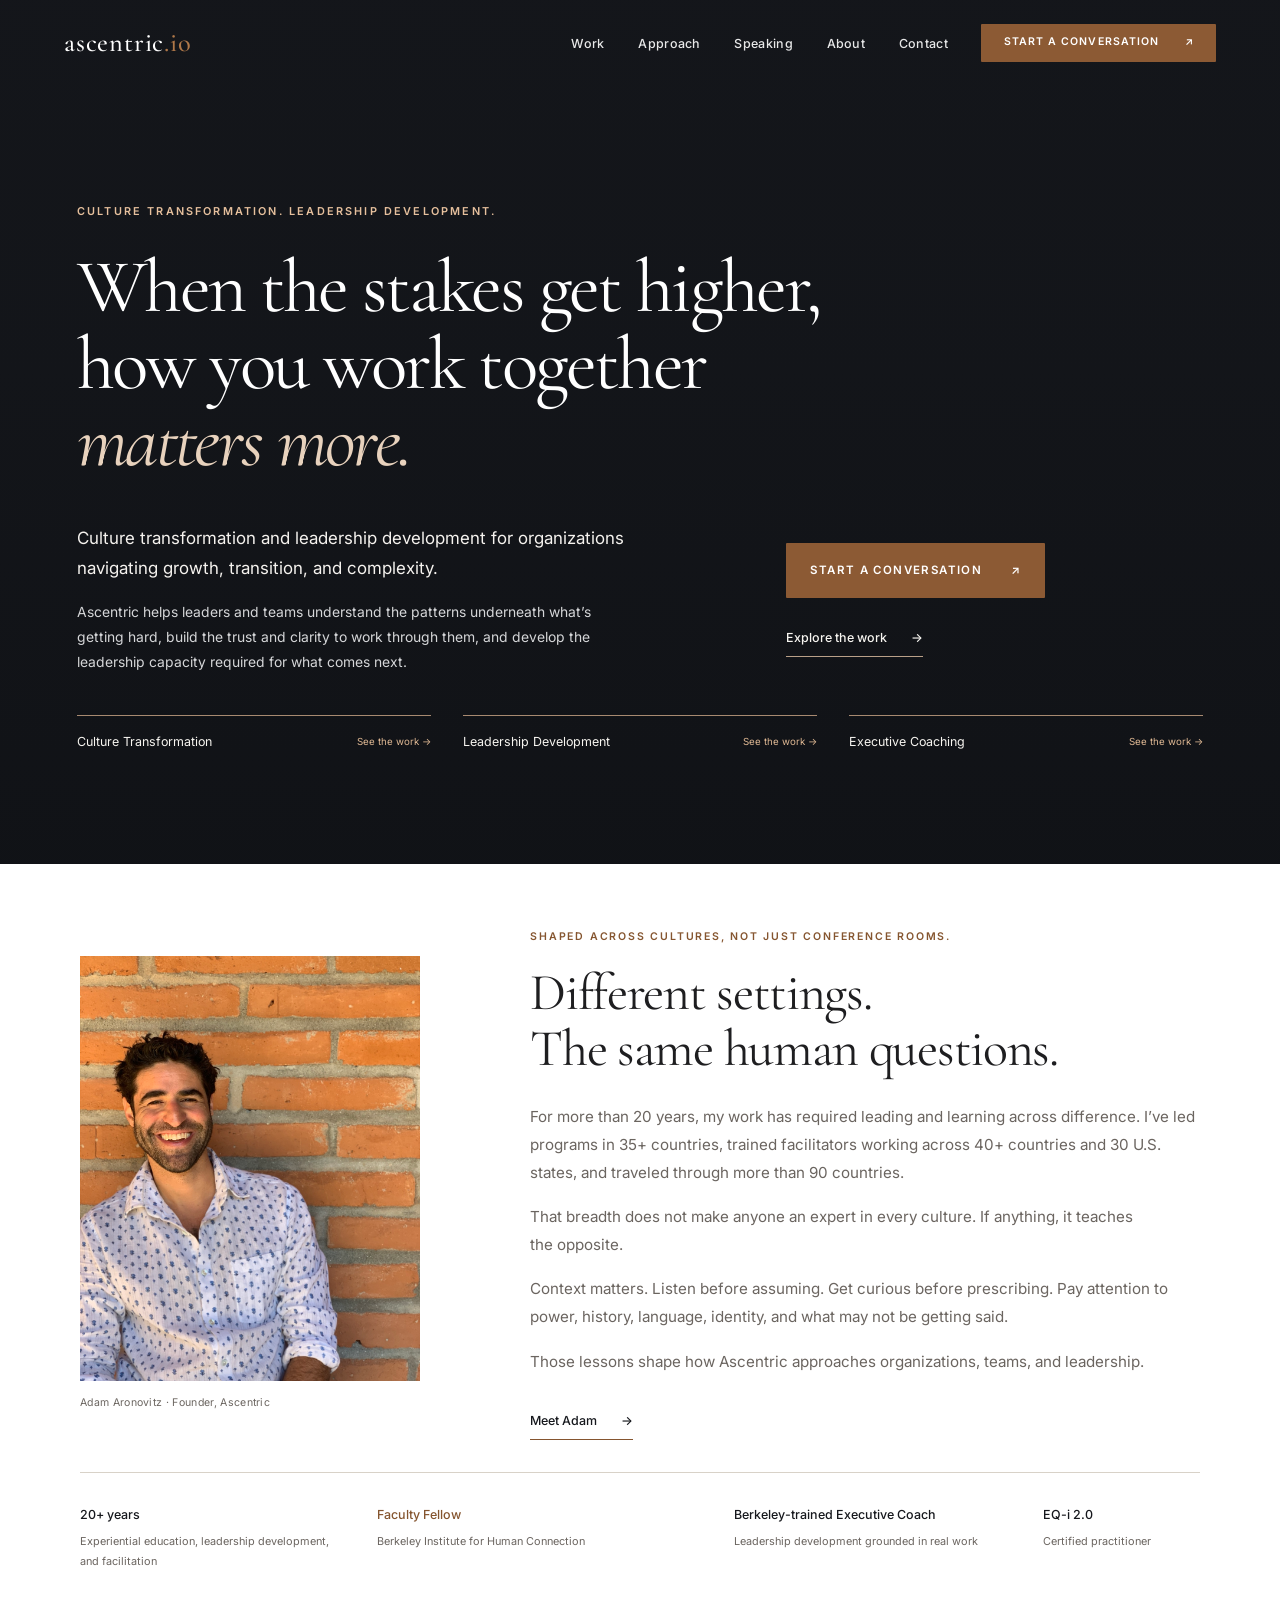
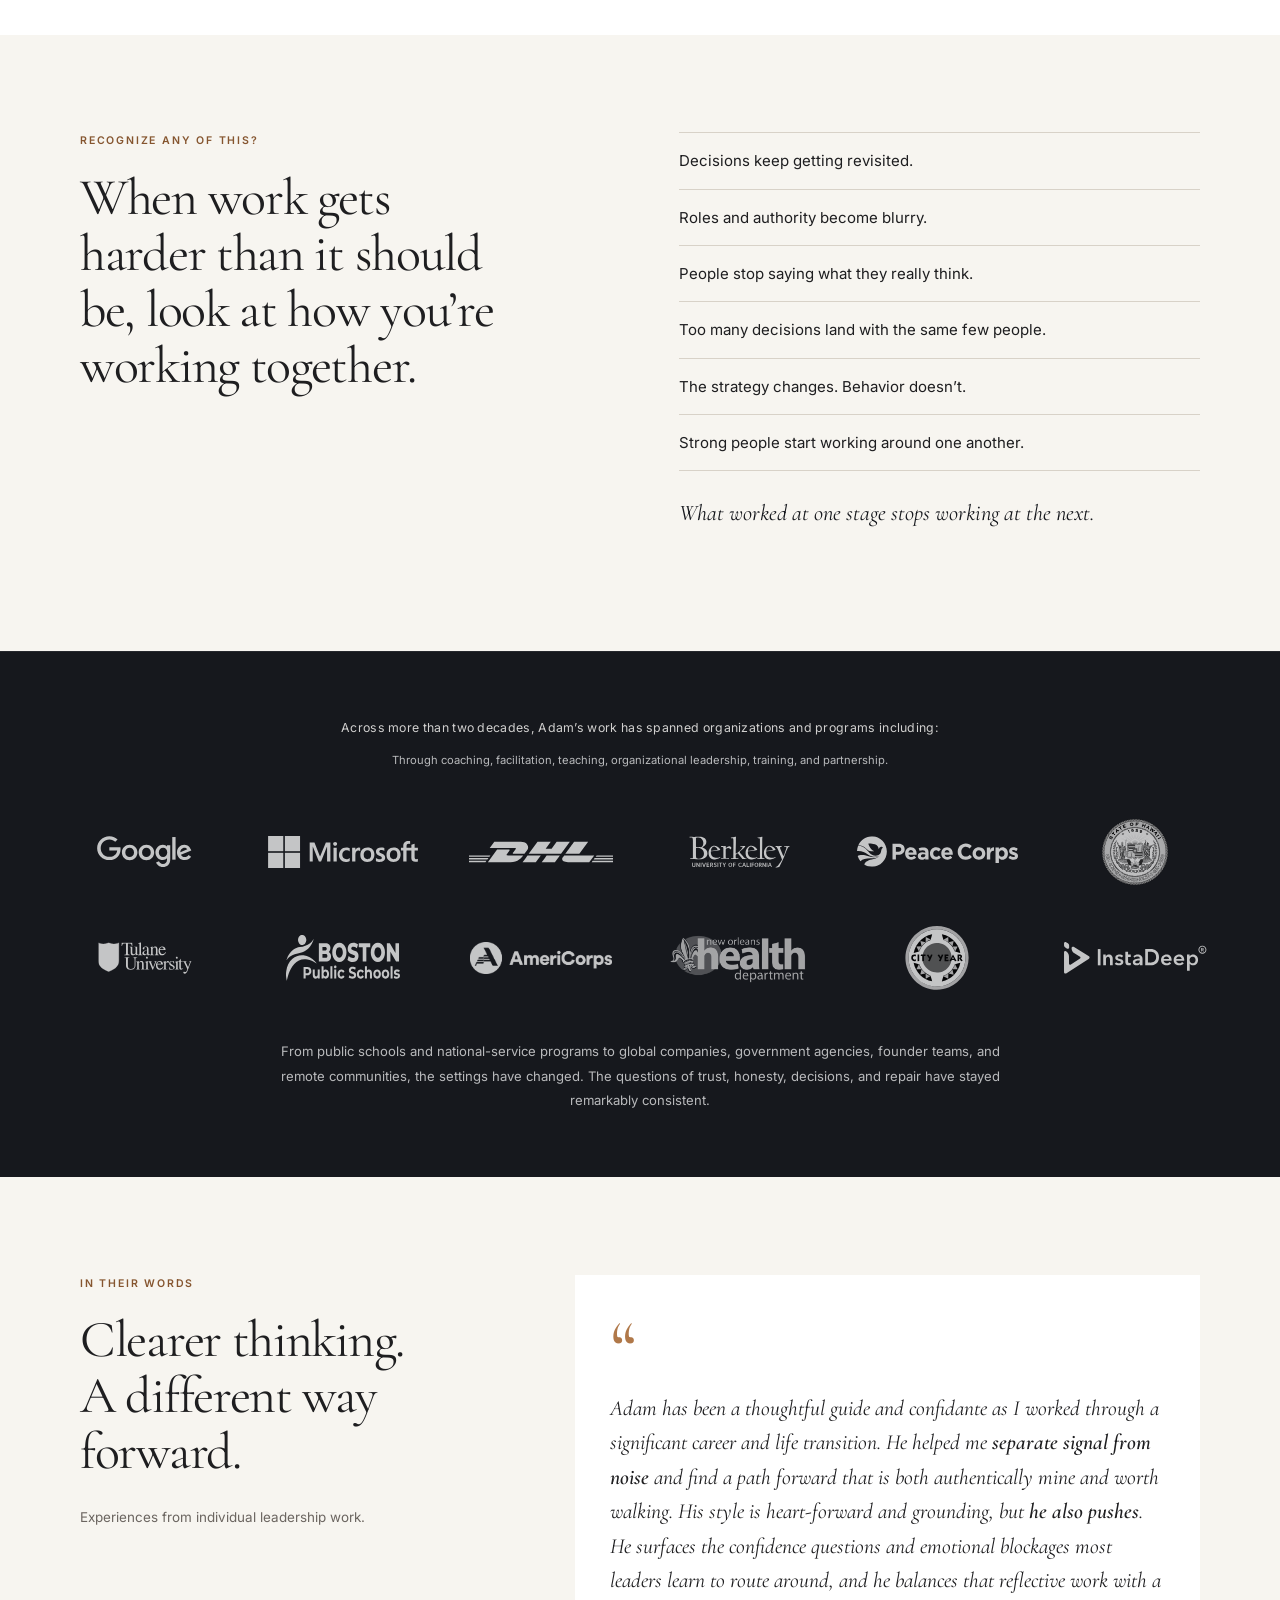
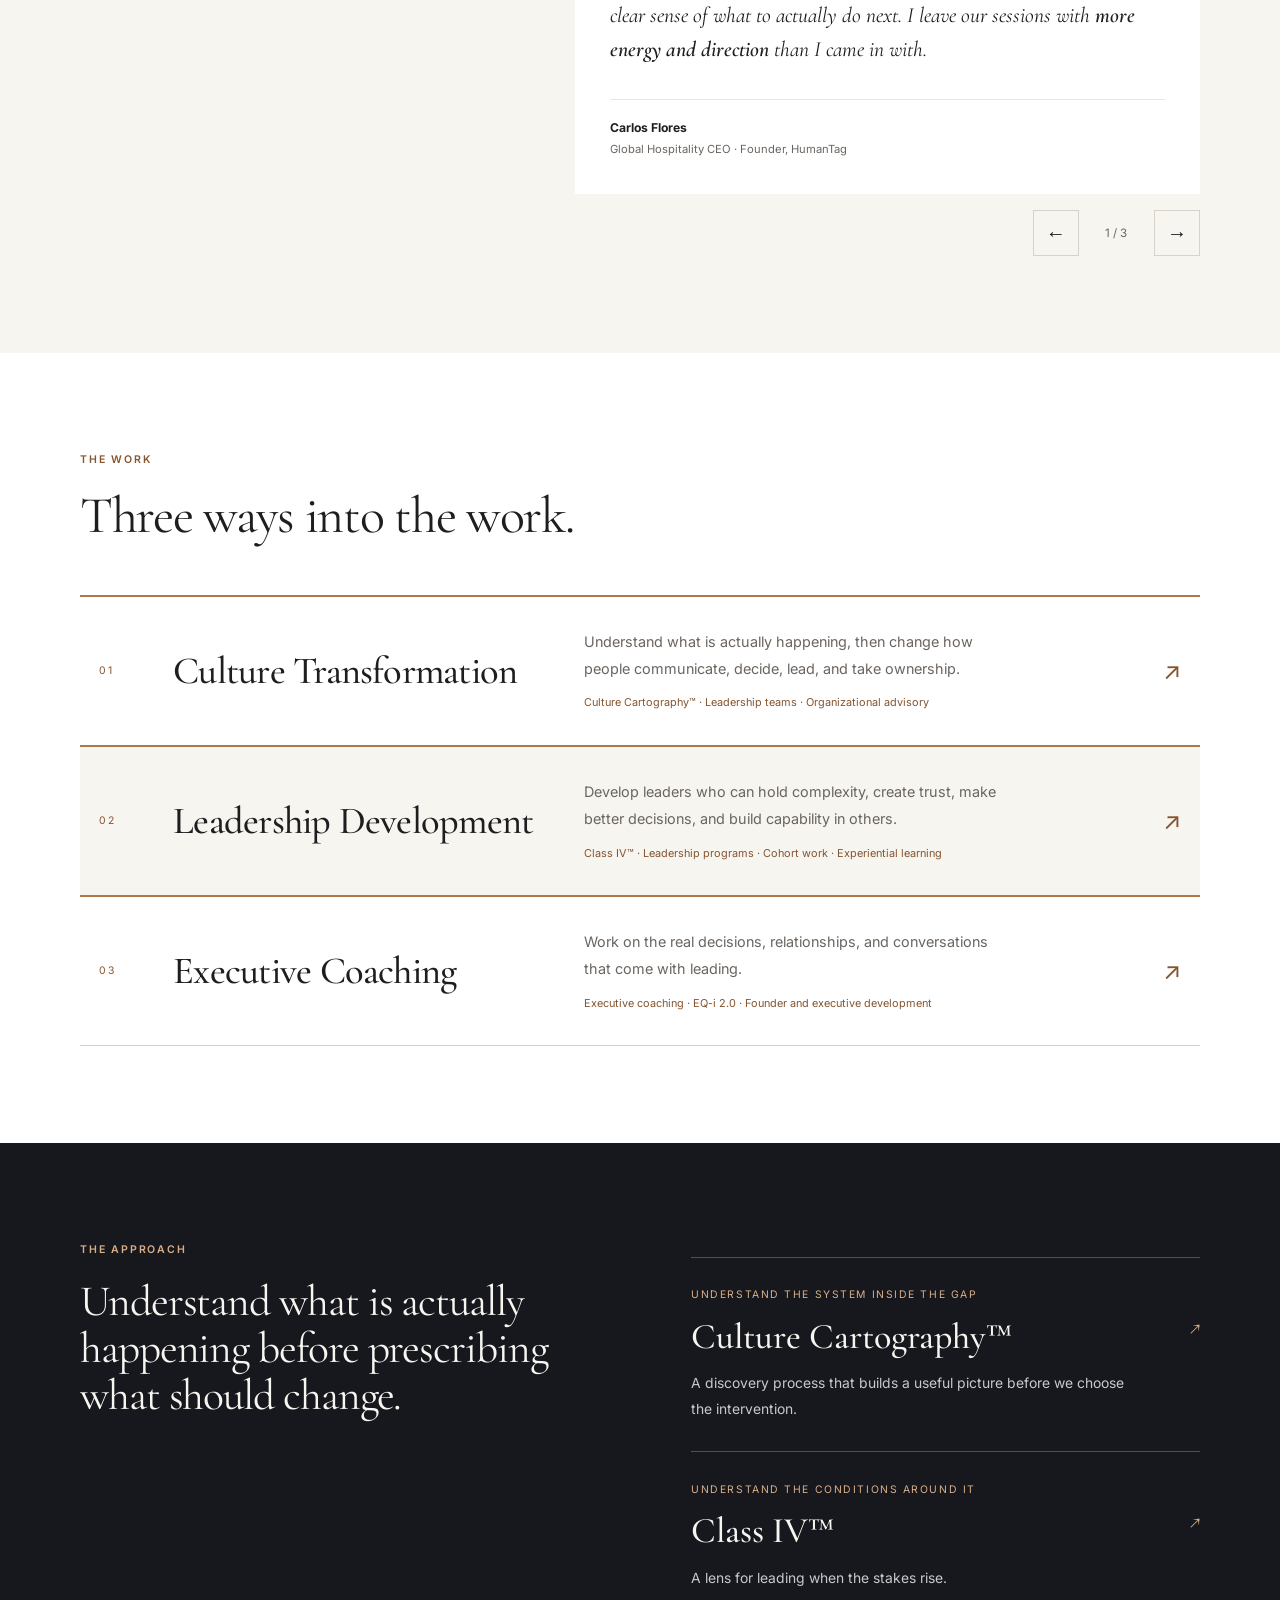
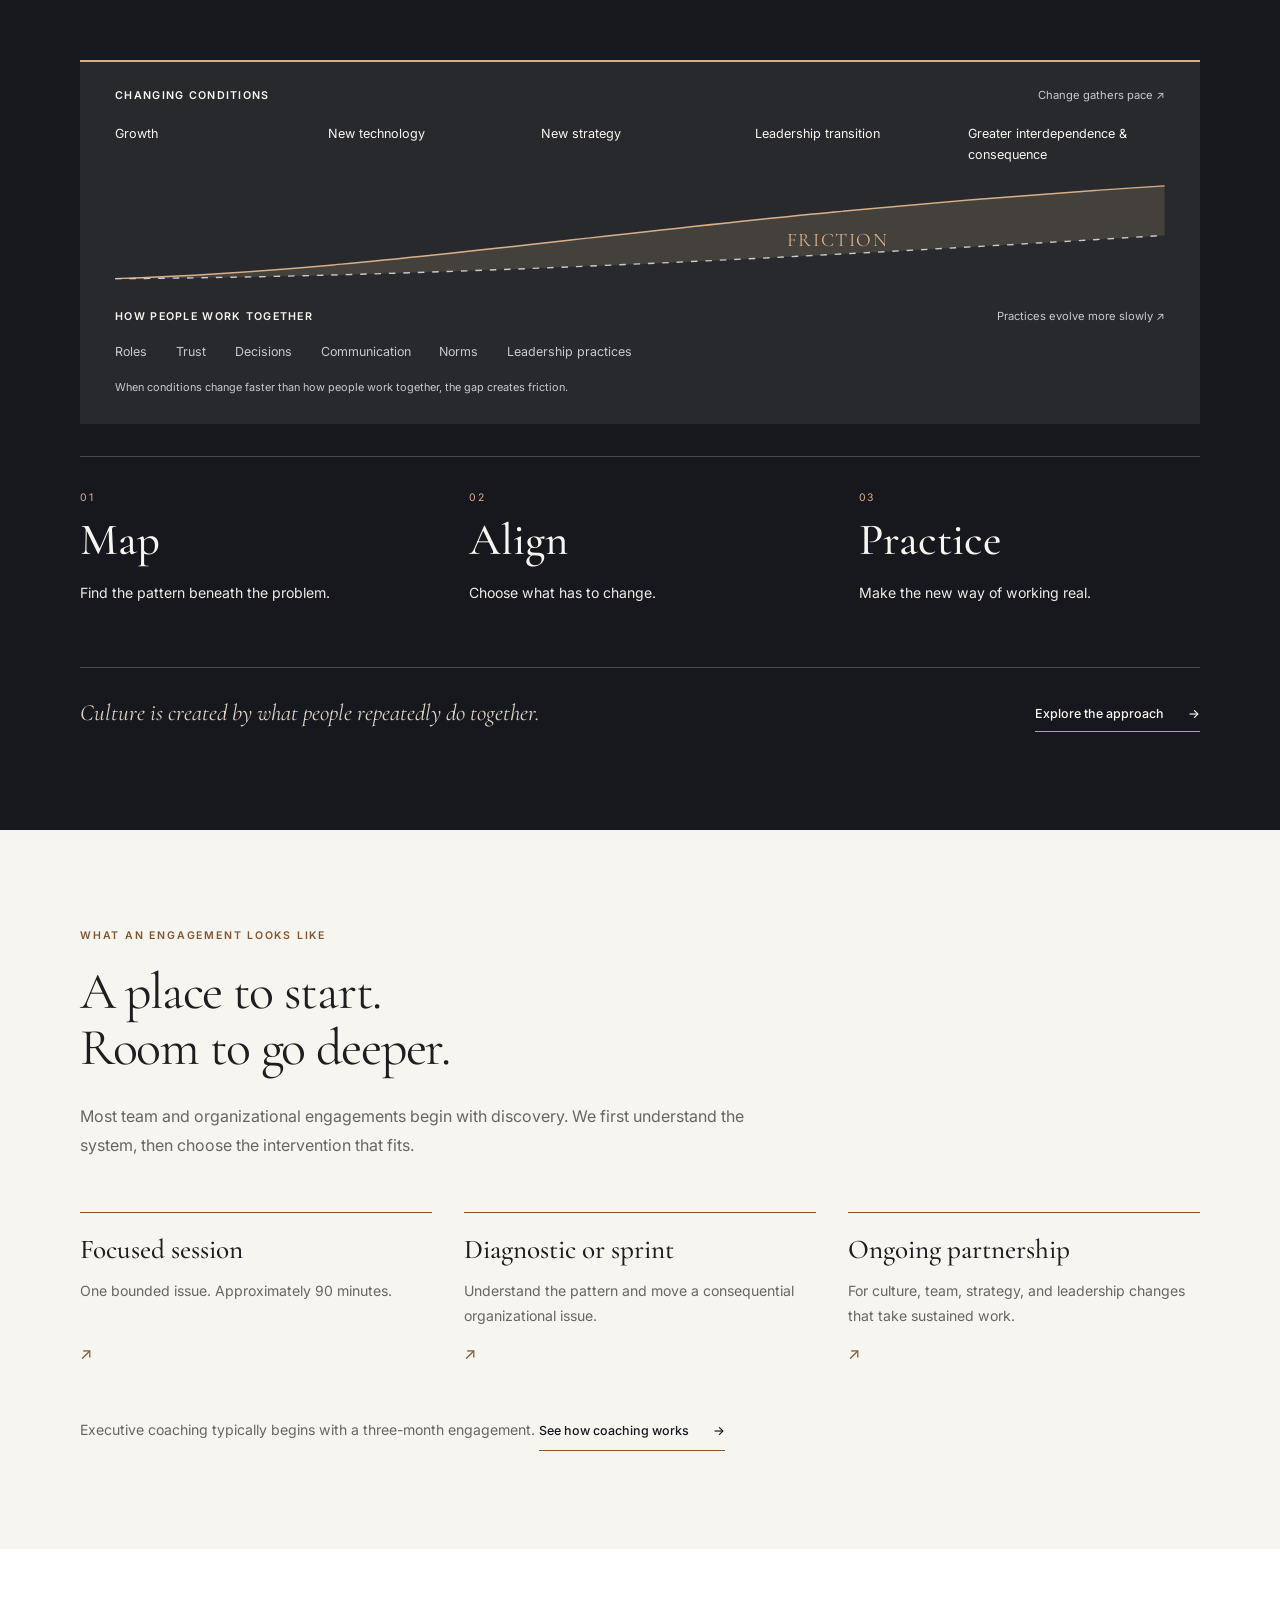
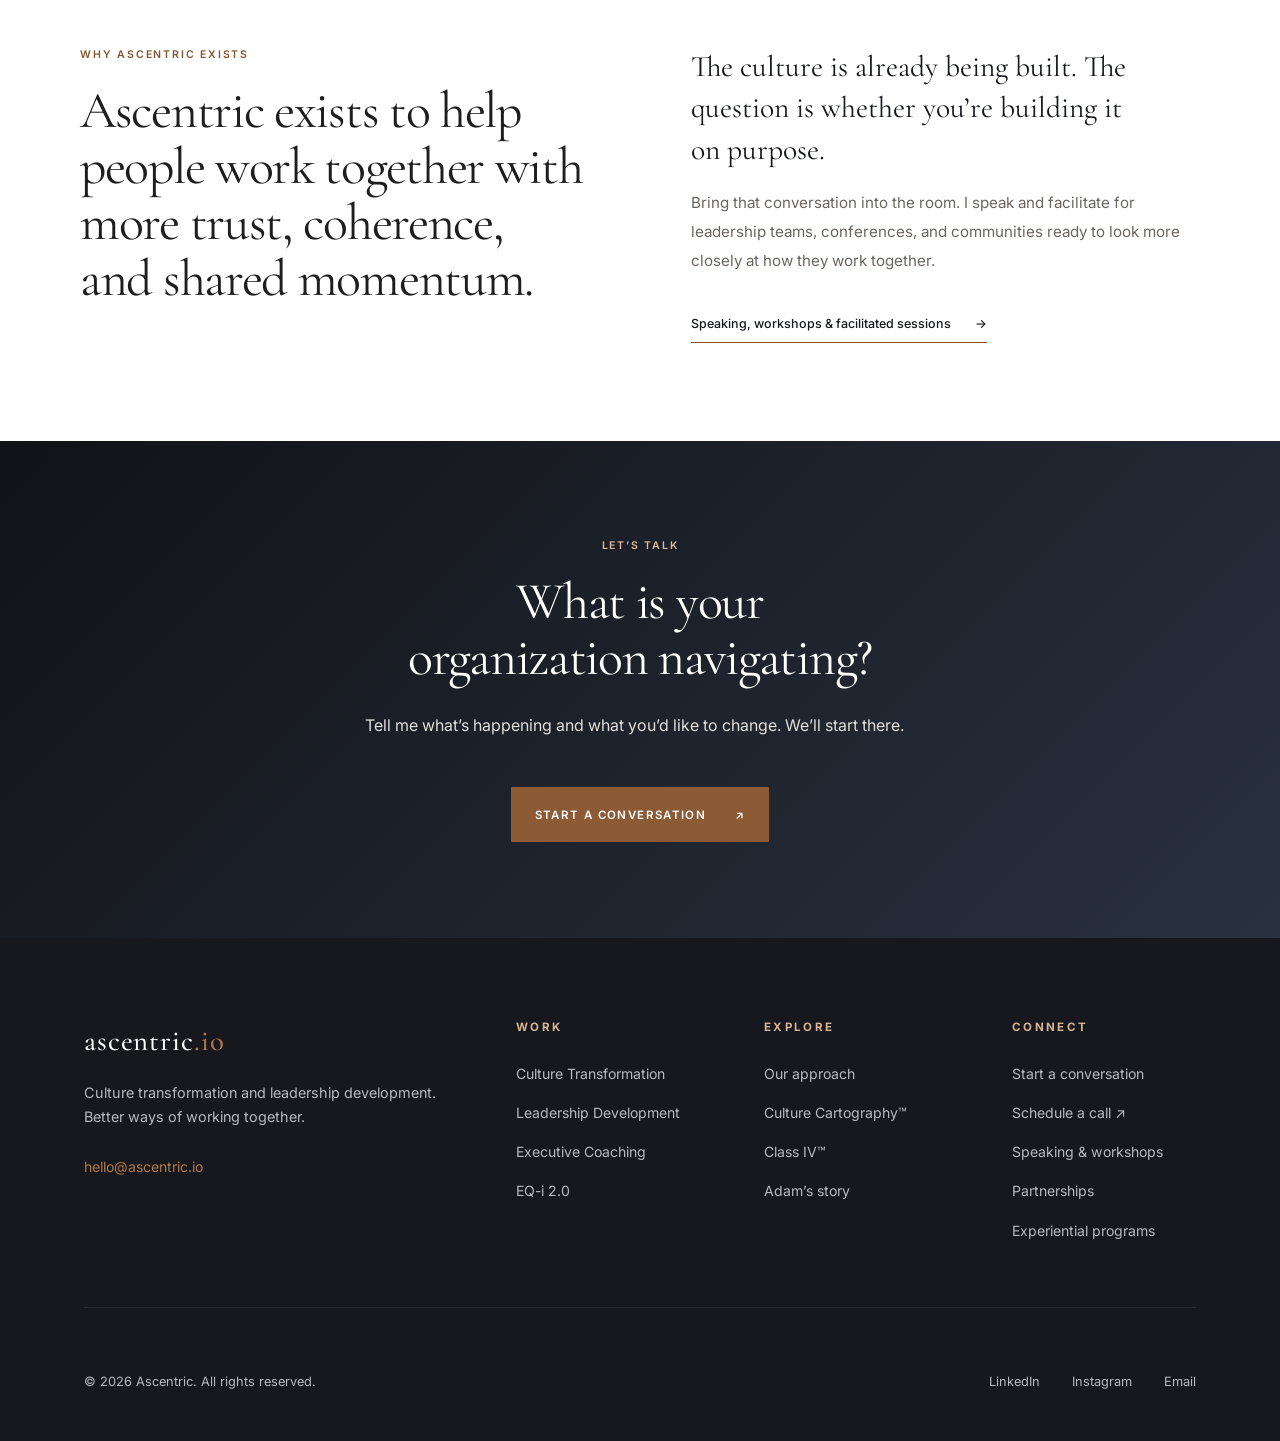
==== commit a32e0fdd: "Publish Class IV leadership development platform" ====
--- a/index.html
+++ b/index.html
@@ -262,12 +262,12 @@
 </div>
 <span class="row-arrow" aria-hidden="true">↗</span>
 </a>
-<a class="practice-row practice-row--featured" href="services.html#leadership-development">
+<a class="practice-row practice-row--featured" href="class-iv-leadership.html">
 <span class="row-number">02</span>
 <h3>Leadership Development</h3>
 <div>
 <p>Develop leaders who can hold complexity, create trust, make better decisions, and build capability in others.</p>
-<span class="row-detail">Leadership programs · Cohort work · Experiential learning</span>
+<span class="row-detail">Class IV™ · Leadership programs · Cohort work · Experiential learning</span>
 </div>
 <span class="row-arrow" aria-hidden="true">↗</span>
 </a>
--- a/css/refinement.css
+++ b/css/refinement.css
@@ -552,3 +552,20 @@
 @media (max-width: 600px) {
  .org-proof__qualifier { font-size: .68rem; margin-bottom: 2rem; }
 }
+/* Class IV conditions and capacity matrix */
+.class-matrix { margin:0; color:#f4f0e9; }
+.class-matrix__y-title,.class-matrix__x-title { color:#f4f0e9; font-size:.74rem; font-weight:600; letter-spacing:.03em; }
+.class-matrix__y-title { margin:0 0 .7rem 2.9rem; }
+.class-matrix__x-title { margin:.7rem 0 0 2.9rem; text-align:center; }
+.class-matrix__body { display:grid; grid-template-columns:2.1rem 1fr; gap:.7rem; }
+.class-matrix__y-scale { display:flex; flex-direction:column; justify-content:space-between; align-items:center; color:#8f9195; font-size:.58rem; font-weight:700; letter-spacing:.08em; padding:.2rem 0; }
+.class-matrix__y-scale span { writing-mode:vertical-rl; transform:rotate(180deg); }
+.class-matrix__grid { display:grid; grid-template-columns:1fr 1fr; border-left:2px solid #bab9b6; border-bottom:2px solid #bab9b6; }
+.class-matrix__grid>div { min-height:120px; padding:1rem; display:flex; flex-direction:column; justify-content:flex-end; border-top:1px solid #3e4044; border-right:1px solid #3e4044; }
+.class-matrix__grid strong { color:#f4f0e9; font-family:var(--font-display); font-size:clamp(1.1rem,2vw,1.65rem); font-weight:400; line-height:1.05; }
+.class-matrix__grid span { margin-top:.4rem; color:#96989c; font-size:.65rem; line-height:1.4; }
+.class-matrix__grid .class-matrix__focus { background:#5b4231; }
+.class-matrix__focus strong,.class-matrix__focus span { color:#f4e5d7; }
+.class-matrix__x-scale { display:flex; justify-content:space-between; margin:.5rem 0 0 2.9rem; color:#8f9195; font-size:.58rem; font-weight:700; letter-spacing:.08em; }
+.class-matrix figcaption { margin:1.4rem 0 0 2.9rem; color:#aaa7a2; font-size:.72rem; line-height:1.6; max-width:560px; }
+@media(max-width:760px){.class-matrix__grid>div{min-height:105px;padding:.8rem}.class-matrix__grid strong{font-size:1.05rem}}
